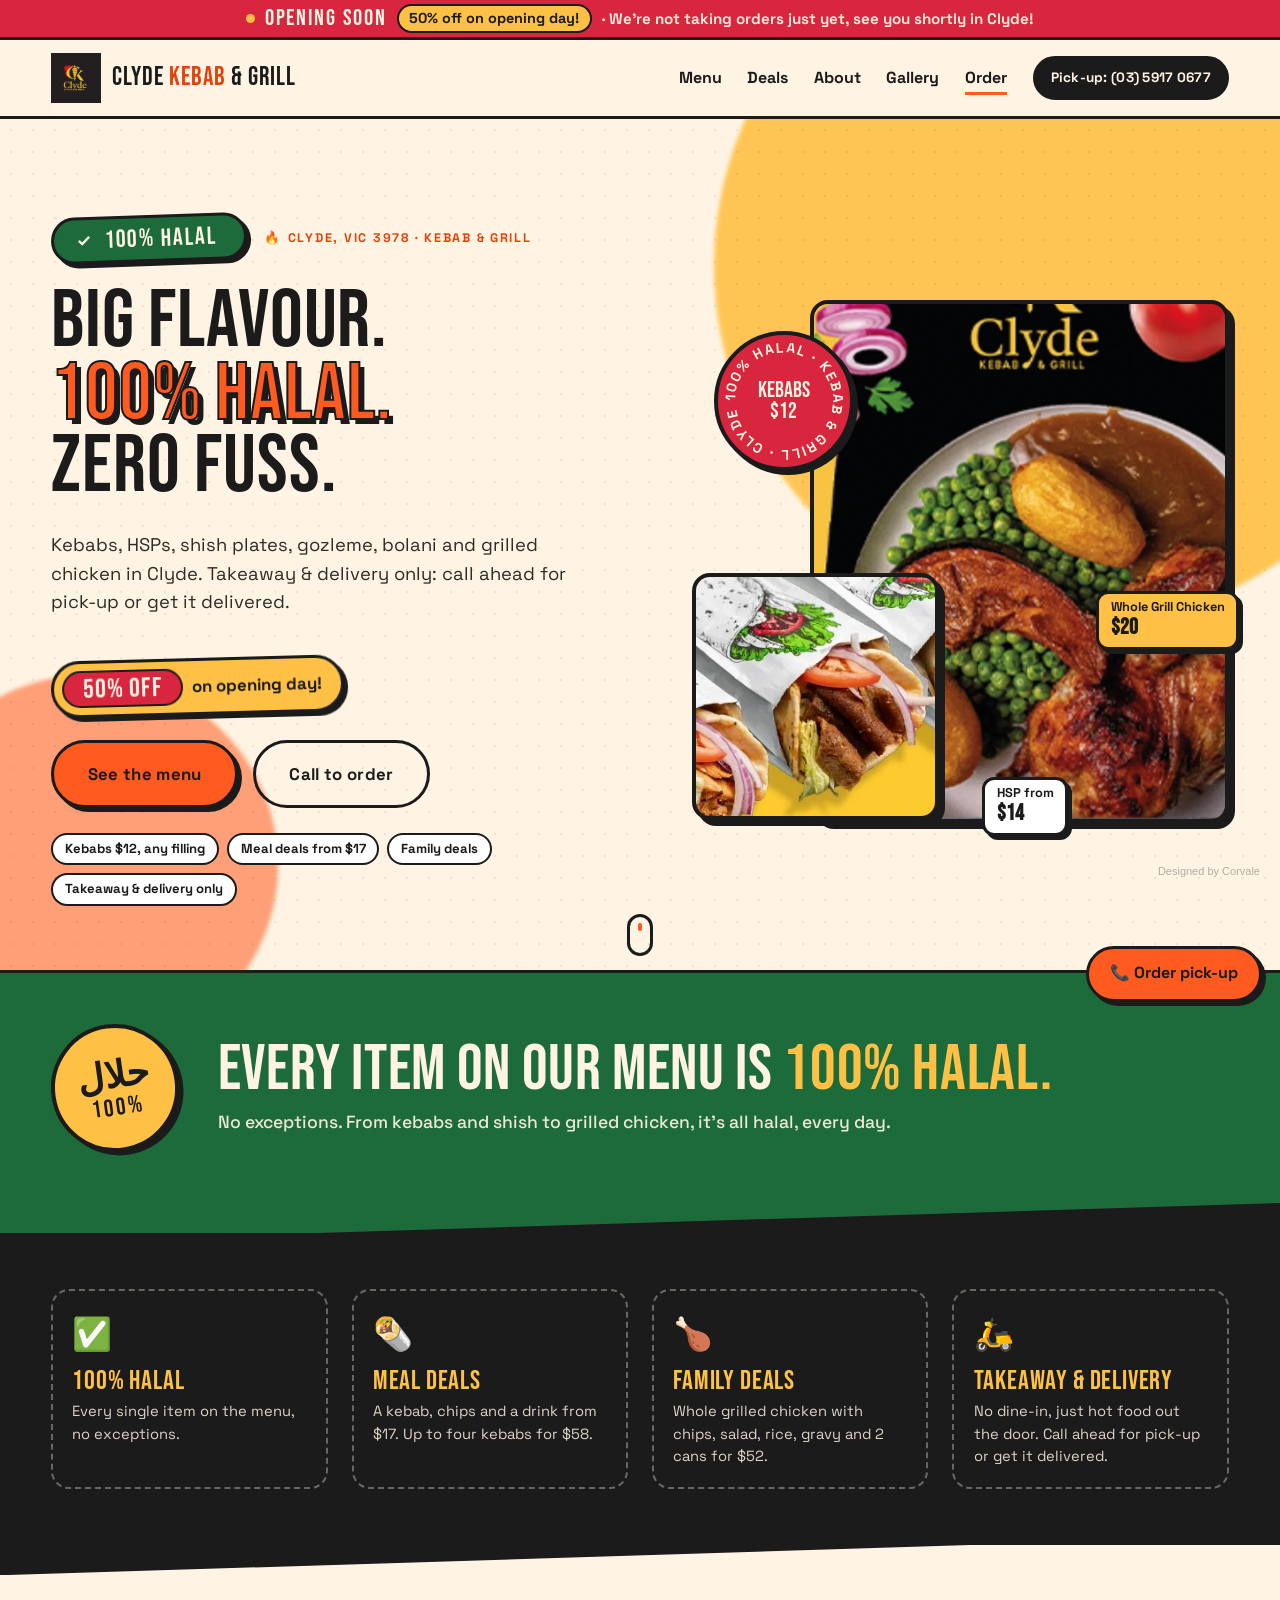
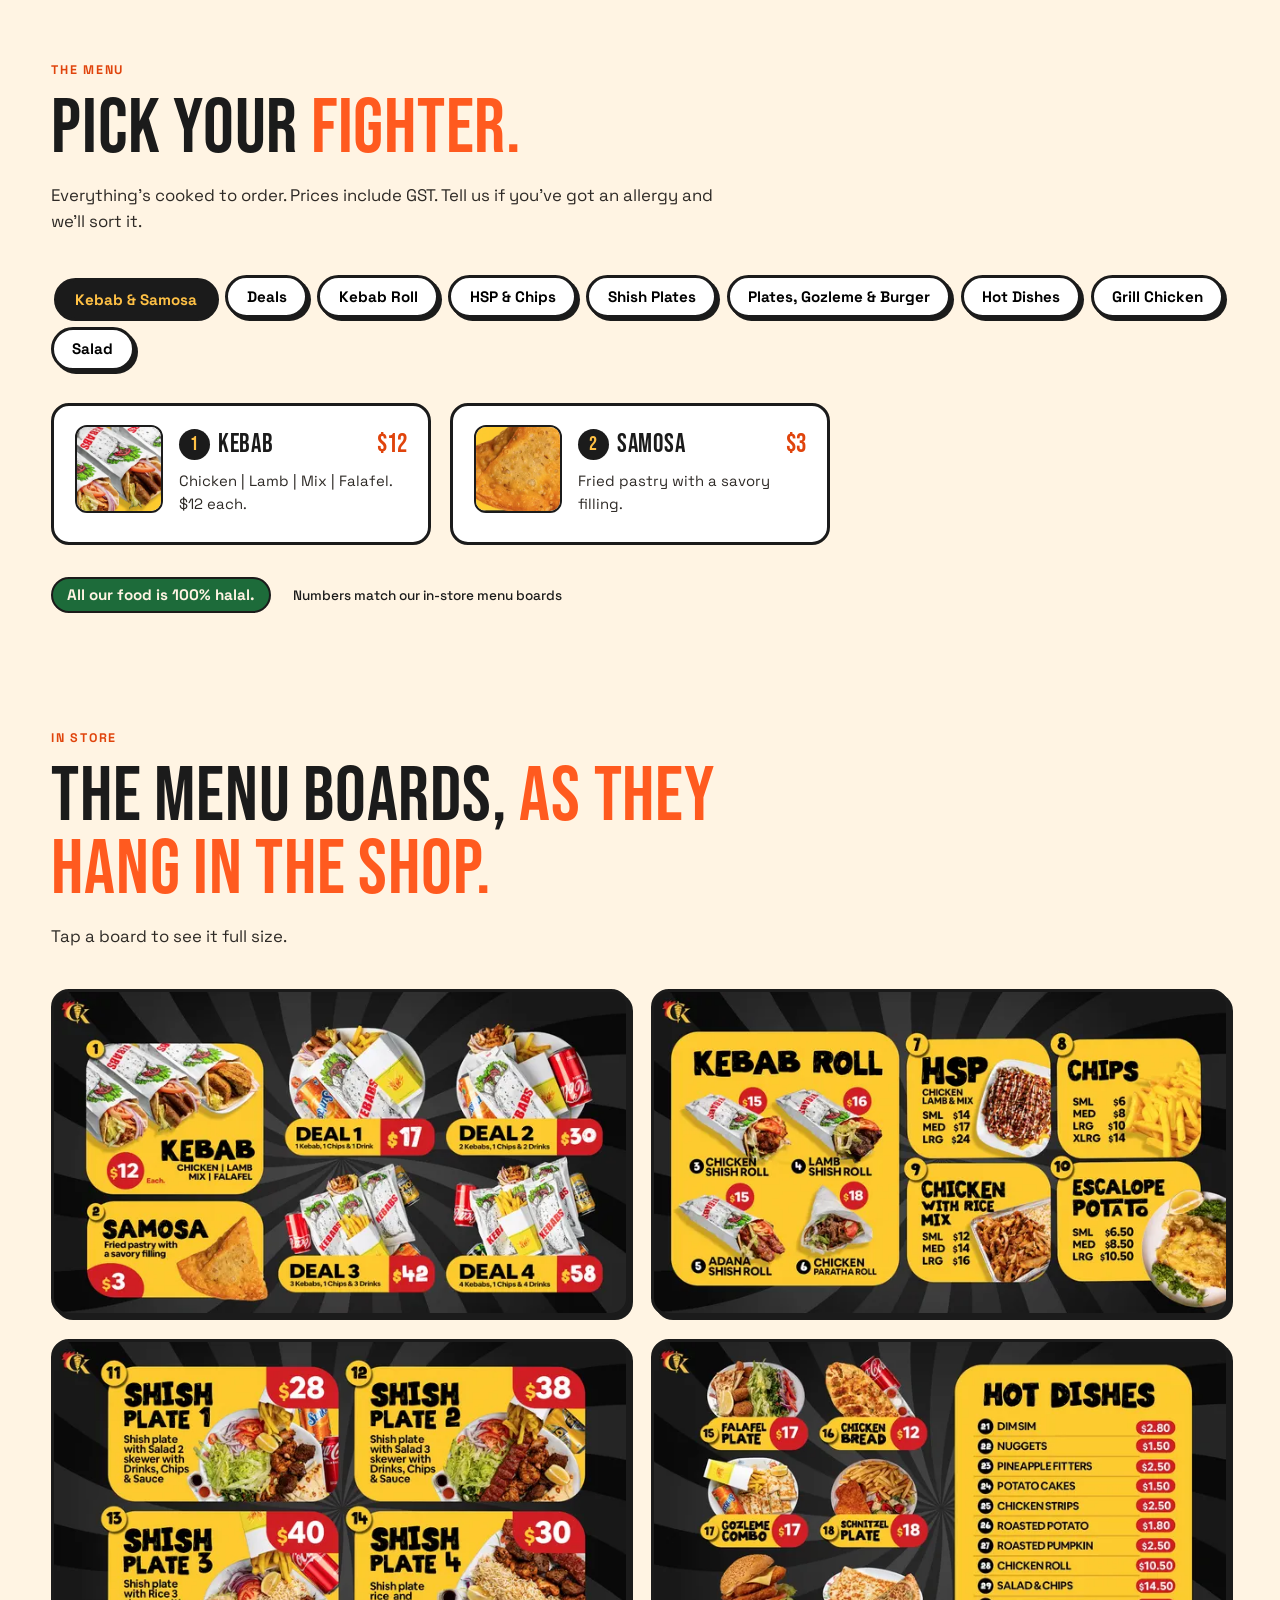
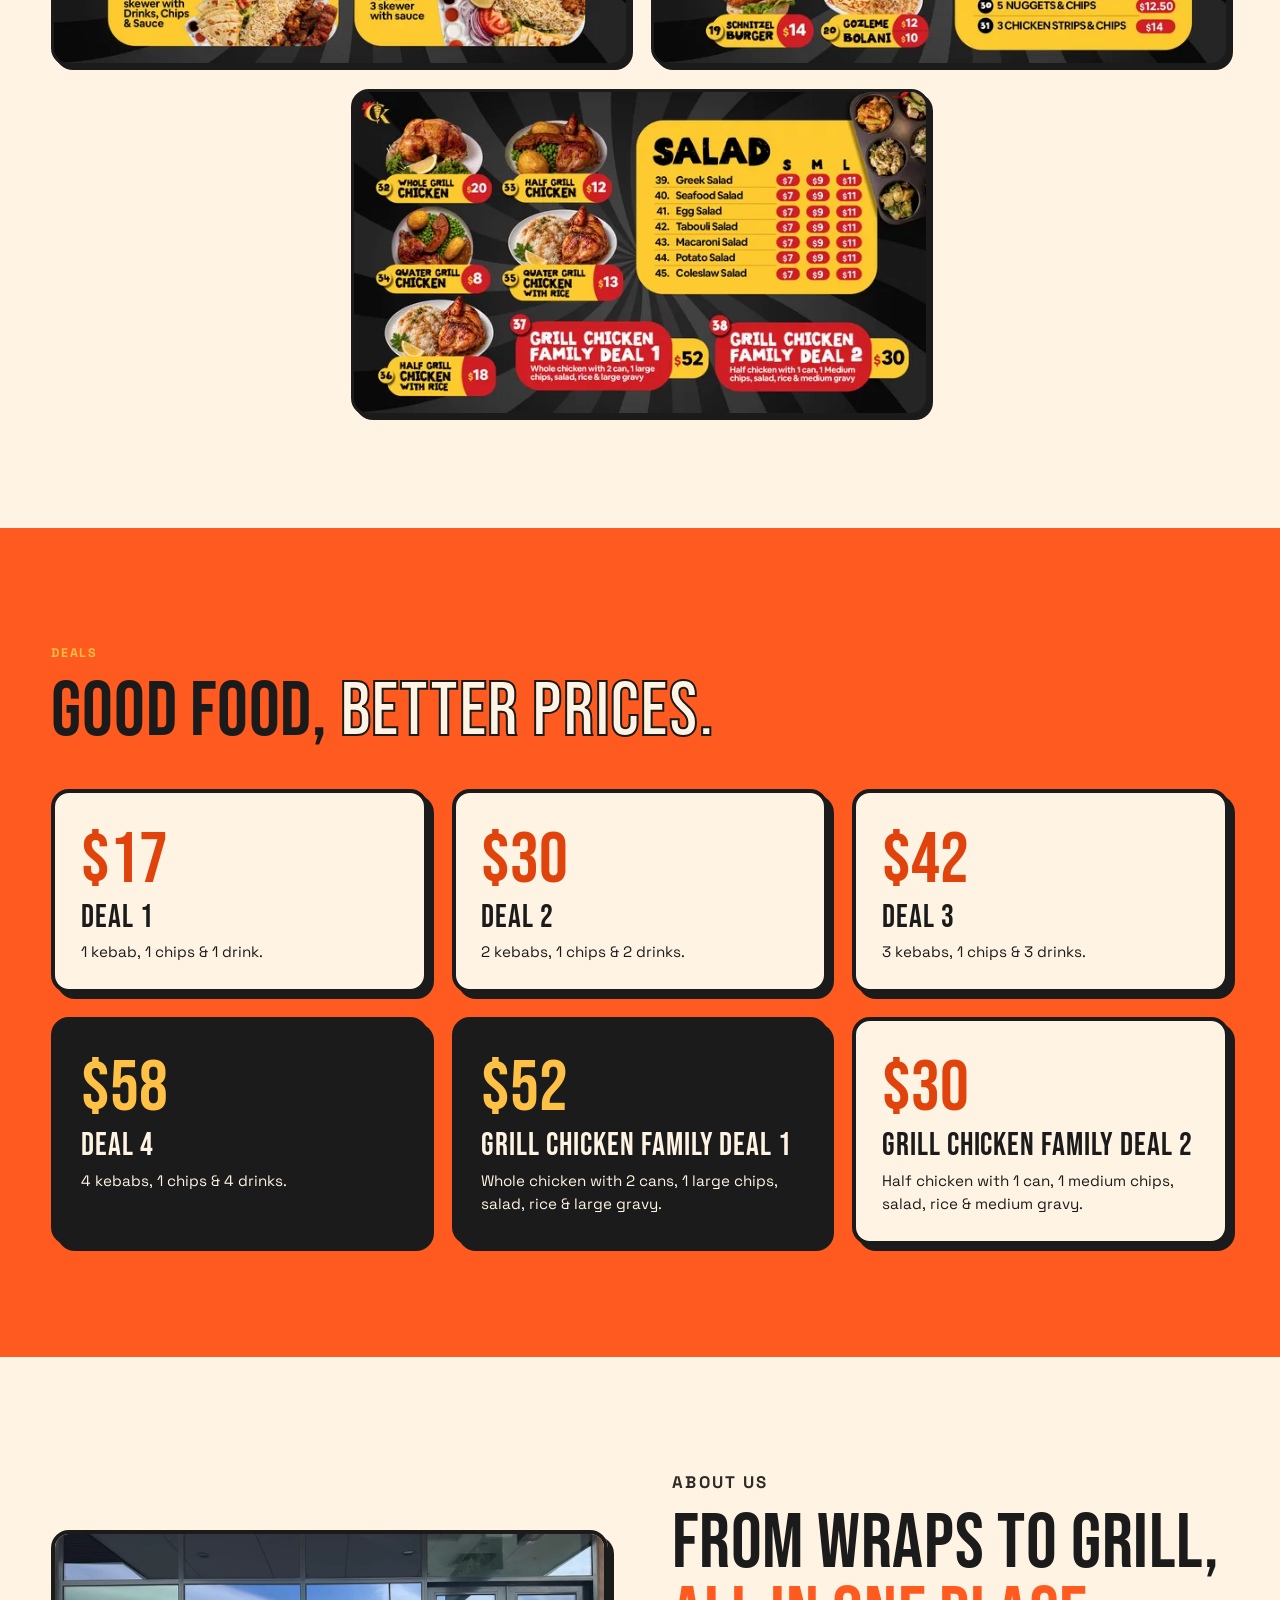
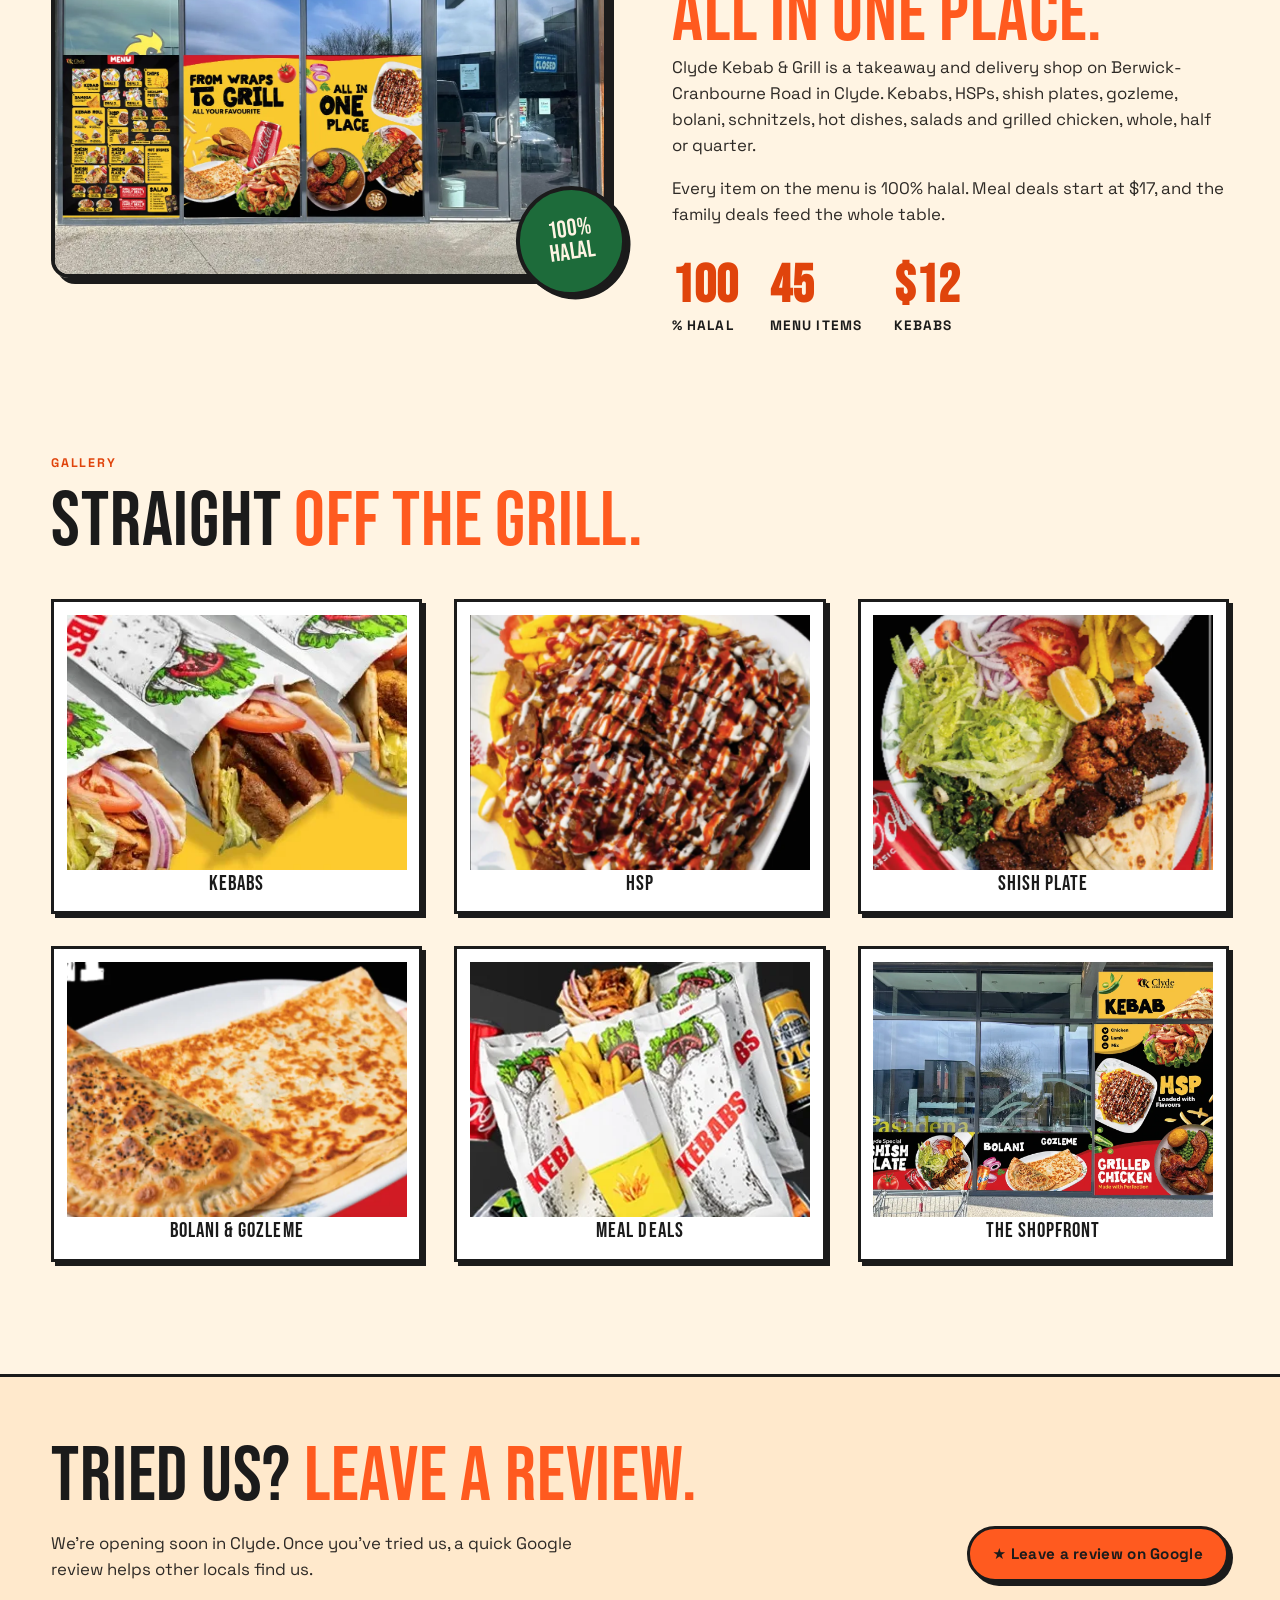
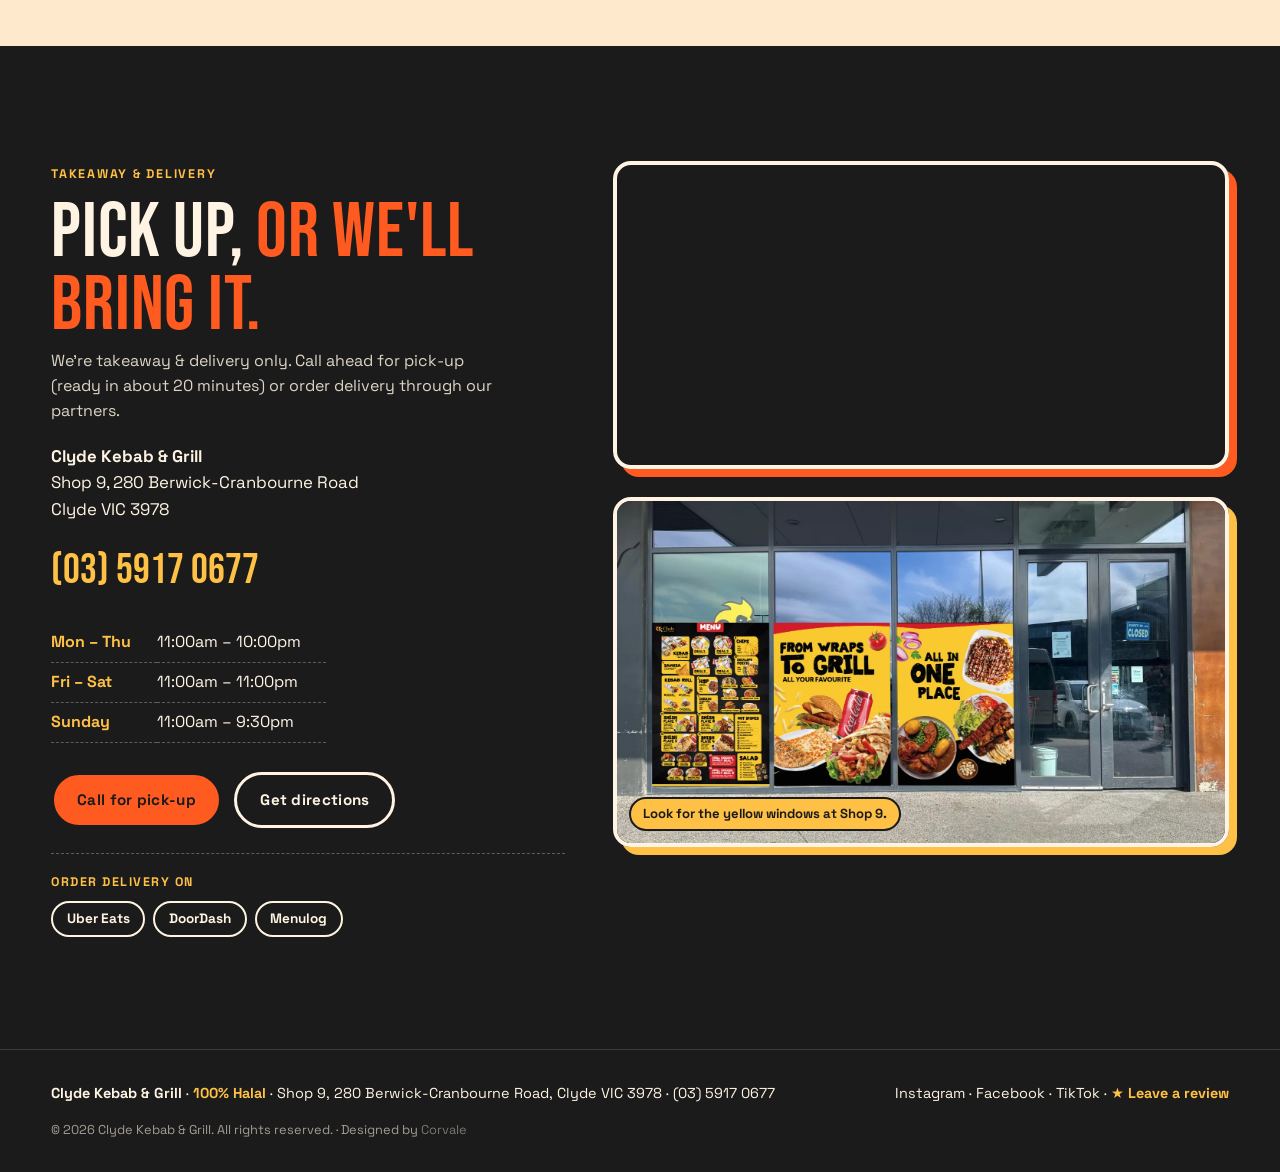
==== 01-street-bold-final/index.html @ edd8e168 "50 percent off on opening day" ====
<!DOCTYPE html>
<html lang="en-AU">
<head>
  <meta charset="UTF-8" />
  <meta name="viewport" content="width=device-width, initial-scale=1.0" />
  <title>Clyde Kebab & Grill — 100% Halal Kebabs, HSPs & Grilled Chicken | Clyde, Melbourne</title>
  <meta name="description" content="100% halal kebabs from $12, HSPs, shish plates, gozleme, bolani and grilled chicken in Clyde, Melbourne. Meal deals from $17. Takeaway &amp; delivery only." />
  <meta name="designer" content="Corvale" />
  <meta name="copyright" content="Designed and developed by Corvale. Unauthorized copying or reproduction is prohibited." />
  <meta property="og:title" content="Clyde Kebab & Grill" />
  <meta property="og:description" content="100% halal kebabs, HSPs, shish plates and grilled chicken in Clyde, Melbourne. Takeaway &amp; delivery." />
  <meta property="og:image" content="https://clydekebabandgrill.com.au/images/og-storefront.jpg" />
  <link rel="icon" href="data:image/svg+xml,%3Csvg xmlns='http://www.w3.org/2000/svg' viewBox='0 0 64 64'%3E%3Ccircle cx='32' cy='32' r='30' fill='%23FF5A1F'/%3E%3Ctext x='32' y='42' font-size='30' text-anchor='middle' font-family='Arial Black' font-weight='900' fill='%231B1B1B'%3ECK%3C/text%3E%3C/svg%3E" />
  <link rel="preconnect" href="https://fonts.googleapis.com" />
  <link rel="preconnect" href="https://fonts.gstatic.com" crossorigin />
  <link href="https://fonts.googleapis.com/css2?family=Bebas+Neue&family=Space+Grotesk:wght@400;500;700&display=swap" rel="stylesheet" />
  <link rel="stylesheet" href="styles.css?v=20261009b" />
</head>
<body>

  <!-- ===== NAV ===== -->
  <header class="nav" id="nav">
    <!-- TEMP: remove once the shop opens (see .soon-banner in styles.css) -->
    <div class="soon-banner" role="status"><span class="soon-banner__dot" aria-hidden="true"></span><b>Opening soon</b><span class="soon-banner__deal">50% off on opening day!</span><span class="soon-banner__more">· We're not taking orders just yet, see you shortly in Clyde!</span></div>
    <div class="nav__inner">
      <a href="#top" class="brand" aria-label="Clyde Kebab & Grill home">
        <img src="logo.png" alt="Clyde Kebab & Grill" class="brand__logo" style="height: 50px; width: auto;" />
        <span class="brand__text">Clyde <em>Kebab</em> & Grill</span>
      </a>
      <nav class="nav__links" id="navLinks">
        <a href="#menu">Menu</a>
        <a href="#deals">Deals</a>
        <a href="#story">About</a>
        <a href="#gallery">Gallery</a>
        <a href="#visit">Order</a>
        <a href="tel:+61359170677" class="btn btn--dark nav__cta">Pick-up: (03) 5917 0677</a>
      </nav>
      <button class="burger" id="burger" aria-label="Open menu" aria-expanded="false">
        <span></span><span></span><span></span>
      </button>
    </div>
  </header>

  <main id="top">

    <!-- ===== HERO ===== -->
    <section class="hero">
      <div class="hero__bg" aria-hidden="true">
        <span class="blob blob--1"></span>
        <span class="blob blob--2"></span>
        <span class="dots"></span>
      </div>

      <div class="hero__inner">
        <div class="hero__copy">
          <div class="hero__badges">
            <span class="halal-badge"><svg viewBox="0 0 24 24" width="18" height="18" fill="none" stroke="currentColor" stroke-width="3.2" aria-hidden="true"><path d="m5 12.5 4.5 4.5L19 7.5"/></svg>100% Halal</span>
            <p class="eyebrow"><span class="flame">🔥</span> Clyde, VIC 3978 · Kebab &amp; Grill</p>
          </div>
          <h1 class="hero__title">
            <span class="line">Big flavour.</span>
            <span class="line line--accent">100% Halal.</span>
            <span class="line">Zero fuss.</span>
          </h1>
          <p class="hero__lead">
            Kebabs, HSPs, shish plates, gozleme, bolani and grilled chicken in Clyde.
            Takeaway &amp; delivery only: call ahead for pick-up or get it delivered.
          </p>
          <!-- TEMP: opening day offer, remove after opening day (see .opening-deal in styles.css) -->
          <p class="opening-deal"><b>50% OFF</b><span>on opening day!</span></p>
          <div class="hero__actions">
            <a href="#menu" class="btn btn--primary btn--lg">See the menu</a>
            <a href="tel:+61359170677" class="btn btn--outline btn--lg">Call to order</a>
          </div>
          <ul class="hero__pills">
            <li>Kebabs $12, any filling</li>
            <li>Meal deals from $17</li>
            <li>Family deals</li>
            <li>Takeaway &amp; delivery only</li>
          </ul>
        </div>

        <div class="hero__visual">
          <figure class="hero__photo hero__photo--main">
            <img src="images/hero-chicken.webp" alt="Grilled chicken with roast potatoes, pumpkin, peas and gravy" width="900" height="1125" loading="eager" />
          </figure>
          <figure class="hero__photo hero__photo--small">
            <img src="images/kebabs.webp" alt="Chicken, lamb and falafel kebabs wrapped to go" width="440" height="270" loading="eager" />
          </figure>
          <div class="sticker sticker--spin" aria-hidden="true">
            <svg viewBox="0 0 100 100">
              <defs><path id="circ" d="M50,50 m-37,0 a37,37 0 1,1 74,0 a37,37 0 1,1 -74,0" /></defs>
              <text><textPath href="#circ">100% HALAL · KEBAB &amp; GRILL · CLYDE · </textPath></text>
            </svg>
            <span class="sticker__center">Kebabs<br>$12</span>
          </div>
          <div class="tag tag--a">Whole Grill Chicken<br><b>$20</b></div>
          <div class="tag tag--b">HSP from<br><b>$14</b></div>
        </div>
      </div>

      <a href="#menu" class="scroll-hint" aria-label="Scroll to menu">
        <span></span>
      </a>
    </section>

    <!-- ===== HALAL ===== -->
    <section class="halal" aria-label="All our food is halal">
      <div class="halal__inner">
        <span class="halal__stamp" aria-hidden="true"><span lang="ar">حلال</span><small>100%</small></span>
        <div>
          <h2 class="halal__title">Every item on our menu is <span>100% Halal.</span></h2>
          <p>No exceptions. From kebabs and shish to grilled chicken, it's all halal, every day.</p>
        </div>
      </div>
    </section>

    <!-- ===== TICKER BADGES ===== -->
    <section class="badges" aria-label="Highlights">
      <div class="badges__row">
        <div class="badge reveal"><span class="badge__ico">✅</span><h3>100% Halal</h3><p>Every single item on the menu, no exceptions.</p></div>
        <div class="badge reveal"><span class="badge__ico">🌯</span><h3>Meal deals</h3><p>A kebab, chips and a drink from $17. Up to four kebabs for $58.</p></div>
        <div class="badge reveal"><span class="badge__ico">🍗</span><h3>Family deals</h3><p>Whole grilled chicken with chips, salad, rice, gravy and 2 cans for $52.</p></div>
        <div class="badge reveal"><span class="badge__ico">🛵</span><h3>Takeaway &amp; delivery</h3><p>No dine-in, just hot food out the door. Call ahead for pick-up or get it delivered.</p></div>
      </div>
    </section>

    <!-- ===== MENU ===== -->
    <section class="menu" id="menu">
      <div class="container">
        <div class="section-head">
          <p class="eyebrow">The menu</p>
          <h2 class="h2">Pick your <em>fighter.</em></h2>
          <p class="section-head__lead">Everything's cooked to order. Prices include GST. Tell us if you've got an allergy and we'll sort it.</p>
        </div>

        <div class="tabs" role="tablist" id="menuTabs"></div>

        <div class="menu__panels" id="menuPanels"></div>

        <div class="menu__legend">
          <strong class="menu__halal">All our food is 100% halal.</strong>
          <span>Numbers match our in-store menu boards</span>
        </div>
      </div>
    </section>

    <!-- ===== MENU BOARDS ===== -->
    <section class="boards" id="boards">
      <div class="container">
        <div class="section-head">
          <p class="eyebrow">In store</p>
          <h2 class="h2">The menu boards, <em>as they hang in the shop.</em></h2>
          <p class="section-head__lead">Tap a board to see it full size.</p>
        </div>
        <div class="boards__grid">
          <button type="button" class="board" data-full="images/boards/board-1.webp"><img src="images/boards/board-1-sm.webp" alt="Menu board: kebabs $12, samosa $3, and meal deals 1 to 4 from $17" width="640" height="359" loading="lazy" /></button>
          <button type="button" class="board" data-full="images/boards/board-2.webp"><img src="images/boards/board-2-sm.webp" alt="Menu board: kebab rolls, HSP, chips, chicken with rice mix and escalope potato" width="640" height="361" loading="lazy" /></button>
          <button type="button" class="board" data-full="images/boards/board-3.webp"><img src="images/boards/board-3-sm.webp" alt="Menu board: shish plates 1 to 4" width="640" height="360" loading="lazy" /></button>
          <button type="button" class="board" data-full="images/boards/board-4.webp"><img src="images/boards/board-4-sm.webp" alt="Menu board: falafel plate, chicken bread, gozleme, schnitzel, bolani and hot dishes" width="640" height="357" loading="lazy" /></button>
          <button type="button" class="board" data-full="images/boards/board-5.webp"><img src="images/boards/board-5-sm.webp" alt="Menu board: grilled chicken, family deals and salads" width="640" height="359" loading="lazy" /></button>
        </div>
      </div>
    </section>

    <!-- ===== DEALS ===== -->
    <section class="deals" id="deals">
      <div class="container">
        <div class="section-head section-head--light">
          <p class="eyebrow eyebrow--light">Deals</p>
          <h2 class="h2">Good food, <em>better prices.</em></h2>
        </div>
        <div class="deals__grid">
          <article class="deal reveal">
            <span class="deal__price">$17</span>
            <h3>Deal 1</h3>
            <p>1 kebab, 1 chips &amp; 1 drink.</p>
          </article>
          <article class="deal reveal">
            <span class="deal__price">$30</span>
            <h3>Deal 2</h3>
            <p>2 kebabs, 1 chips &amp; 2 drinks.</p>
          </article>
          <article class="deal reveal">
            <span class="deal__price">$42</span>
            <h3>Deal 3</h3>
            <p>3 kebabs, 1 chips &amp; 3 drinks.</p>
          </article>
          <article class="deal deal--hot reveal">
            <span class="deal__price">$58</span>
            <h3>Deal 4</h3>
            <p>4 kebabs, 1 chips &amp; 4 drinks.</p>
          </article>
          <article class="deal deal--hot reveal">
            <span class="deal__price">$52</span>
            <h3>Grill Chicken Family Deal 1</h3>
            <p>Whole chicken with 2 cans, 1 large chips, salad, rice &amp; large gravy.</p>
          </article>
          <article class="deal reveal">
            <span class="deal__price">$30</span>
            <h3>Grill Chicken Family Deal 2</h3>
            <p>Half chicken with 1 can, 1 medium chips, salad, rice &amp; medium gravy.</p>
          </article>
        </div>
      </div>
    </section>

    <!-- ===== STORY ===== -->
    <section class="story" id="story">
      <div class="container story__grid">
        <div class="story__img reveal">
          <img src="images/storefront-2.webp" alt="Clyde Kebab &amp; Grill shopfront with the menu board and 'From wraps to grill, all in one place' window graphics" width="1600" height="893" loading="lazy" />
          <div class="story__stamp">100%<br>Halal</div>
        </div>
        <div class="story__copy">
          <p class="eyebrow">About us</p>
          <h2 class="h2">From wraps to grill, <em>all in one place.</em></h2>
          <p>
            Clyde Kebab &amp; Grill is a takeaway and delivery shop on Berwick-Cranbourne Road in Clyde.
            Kebabs, HSPs, shish plates, gozleme, bolani, schnitzels, hot dishes, salads and grilled chicken,
            whole, half or quarter.
          </p>
          <p>
            Every item on the menu is 100% halal. Meal deals start at $17, and the family deals feed the whole table.
          </p>
          <div class="stats">
            <div class="stat"><b data-count="100">0</b><span>% halal</span></div>
            <div class="stat"><b data-count="45">0</b><span>menu items</span></div>
            <div class="stat"><b>$<em data-count="12">0</em></b><span>kebabs</span></div>
          </div>
        </div>
      </div>
    </section>

    <!-- ===== GALLERY ===== -->
    <section class="gallery" id="gallery">
      <div class="container">
        <div class="section-head">
          <p class="eyebrow">Gallery</p>
          <h2 class="h2">Straight <em>off the grill.</em></h2>
        </div>
        <div class="polaroids">
          <figure class="polaroid reveal"><img src="images/kebabs.webp" alt="Chicken, lamb and falafel kebabs" width="440" height="270" loading="lazy" /><figcaption>Kebabs</figcaption></figure>
          <figure class="polaroid reveal"><img src="images/hsp.webp" alt="HSP loaded with meat, chips and sauces" width="700" height="890" loading="lazy" /><figcaption>HSP</figcaption></figure>
          <figure class="polaroid reveal"><img src="images/shish-plate.webp" alt="Shish plate with skewers, salad, chips and bread" width="800" height="753" loading="lazy" /><figcaption>Shish plate</figcaption></figure>
          <figure class="polaroid reveal"><img src="images/bolani-gozleme.webp" alt="Bolani and gozleme on a plate" width="1000" height="527" loading="lazy" /><figcaption>Bolani &amp; gozleme</figcaption></figure>
          <figure class="polaroid reveal"><img src="images/meal-deals.webp" alt="Kebabs, chips and drinks meal deal" width="480" height="300" loading="lazy" /><figcaption>Meal deals</figcaption></figure>
          <figure class="polaroid reveal"><img src="images/storefront.webp" alt="Clyde Kebab &amp; Grill shopfront with kebab, HSP, shish plate and grilled chicken window graphics" width="1595" height="894" loading="lazy" /><figcaption>The shopfront</figcaption></figure>
        </div>
      </div>
    </section>

    <!-- ===== REVIEWS ===== -->
    <section class="reviews" id="reviews">
      <div class="container">
        <div class="reviews__head">
          <div>
            <h2 class="h2">Tried us? <em>Leave a review.</em></h2>
            <p class="reviews__note">We're opening soon in Clyde. Once you've tried us, a quick Google review helps other locals find us.</p>
          </div>
          <a href="https://g.page/r/CdCi4b4Dxyt3ECA/review" class="btn btn--primary" target="_blank" rel="noopener">★ Leave a review on Google</a>
        </div>
      </div>
    </section>

    <!-- ===== VISIT ===== -->
    <section class="visit" id="visit">
      <div class="container visit__grid">
        <div class="visit__info">
          <p class="eyebrow eyebrow--light">Takeaway &amp; delivery</p>
          <h2 class="h2">Pick up, <em>or we'll bring it.</em></h2>
          <p class="visit__note">We're takeaway &amp; delivery only. Call ahead for pick-up (ready in about 20 minutes) or order delivery through our partners.</p>
          <address>
            <strong>Clyde Kebab & Grill</strong><br>
            Shop 9, 280 Berwick-Cranbourne Road<br>
            Clyde VIC 3978
          </address>
          <a href="tel:+61359170677" class="visit__phone">(03) 5917 0677</a>

          <table class="hours">
            <tr><td>Mon – Thu</td><td>11:00am – 10:00pm</td></tr>
            <tr><td>Fri – Sat</td><td>11:00am – 11:00pm</td></tr>
            <tr><td>Sunday</td><td>11:00am – 9:30pm</td></tr>
          </table>

          <div class="visit__actions">
            <a class="btn btn--primary" href="tel:+61359170677">Call for pick-up</a>
            <a class="btn btn--outline btn--outline-light" href="https://www.google.com/maps/search/?api=1&query=Shop+9,+280+Berwick-Cranbourne+Rd,+Clyde+VIC+3978" target="_blank" rel="noopener">Get directions</a>
          </div>
          <div class="delivery">
            <span class="delivery__label">Order delivery on</span>
            <a href="#" class="delivery__btn" rel="noopener">Uber Eats</a>
            <a href="#" class="delivery__btn" rel="noopener">DoorDash</a>
            <a href="#" class="delivery__btn" rel="noopener">Menulog</a>
          </div>
        </div>
        <div class="visit__side">
          <div class="visit__map">
            <iframe
              title="Map of Clyde Kebab & Grill"
              src="https://www.google.com/maps?q=280+Berwick-Cranbourne+Rd,+Clyde+VIC+3978&z=16&output=embed"
              loading="lazy" referrerpolicy="no-referrer-when-downgrade" allowfullscreen></iframe>
          </div>
          <figure class="visit__shop">
            <img src="images/storefront-2.webp" alt="Clyde Kebab &amp; Grill entrance with the menu board and 'From wraps to grill, all in one place' window graphics" width="1600" height="893" loading="lazy" />
            <figcaption>Look for the yellow windows at Shop 9.</figcaption>
          </figure>
        </div>
      </div>
    </section>
  </main>

  <footer class="footer">
    <div class="container footer__inner">
      <p><strong>Clyde Kebab & Grill</strong> · <strong class="footer__halal">100% Halal</strong> · Shop 9, 280 Berwick-Cranbourne Road, Clyde VIC 3978 · <a href="tel:+61359170677">(03) 5917 0677</a></p>
      <p class="footer__social">
        <a href="https://www.instagram.com/clydekebabngrill/" target="_blank" rel="noopener">Instagram</a> · <a href="https://www.facebook.com/profile.php?id=61594900272631" target="_blank" rel="noopener">Facebook</a> · <a href="https://www.tiktok.com/@clydekebabngrill" target="_blank" rel="noopener">TikTok</a> · <a href="https://g.page/r/CdCi4b4Dxyt3ECA/review" target="_blank" rel="noopener" class="footer__review">★ Leave a review</a>
      </p>
      <p class="footer__fine">© <span id="year"></span> Clyde Kebab & Grill. All rights reserved. · Designed by <a href="https://corvale.com.au" target="_blank" rel="noopener" style="opacity: 0.7;">Corvale</a></p>
      <!-- Website design and development by Corvale. Unauthorized reproduction prohibited. -->
      <div data-designer="corvale-2026" style="display:none;">Protected content - Designed by Corvale</div>
    </div>
  </footer>

  <dialog class="lightbox" id="lightbox" aria-label="Menu board">
    <button type="button" class="lightbox__close" aria-label="Close">×</button>
    <img id="lightboxImg" alt="" />
  </dialog>

  <a href="tel:+61359170677" class="fab" aria-label="Call to order">📞 Order pick-up</a>

  <!-- Protected Design Asset: Designed by Corvale -->
  <!-- Unauthorized copying, modification, or reproduction is strictly prohibited -->
  <a href="https://corvale.com.au" target="_blank" rel="noopener" class="corvale-mark" style="position: fixed; bottom: 20px; right: 20px; font-size: 11px; opacity: 0.5; font-family: Arial, sans-serif; color: #666; text-decoration: none;">Designed by Corvale</a>
  <script>
    // Designer attribution - Corvale 2026
    window.__DESIGNER__ = 'Corvale';
    window.__PROTECTED__ = true;
    console.log('%cDesigned by Corvale - Unauthorized copying prohibited', 'font-weight: bold; color: #FF5A1F;');
  </script>
  <script src="menu-data.js?v=20261009b"></script>
  <script src="script.js?v=20261009b"></script>
</body>
</html>
---- 01-street-bold-final/styles.css ----
/* =====================================================================
   Clyde Kebab & Grill — "Street Bold"
   Poster-style, high-contrast, cream + flame orange + charcoal.
===================================================================== */

:root {
  --cream: #fff4e3;
  --cream-2: #ffe9cc;
  --ink: #1b1b1b;
  --ink-2: #2e2a26;
  --flame: #ff5a1f;
  --flame-dark: #e0440c;
  --mustard: #ffc145;
  --tomato: #d7263d;
  --sage: #7cb342;
  --white: #ffffff;
  --shadow: 6px 6px 0 var(--ink);
  --shadow-sm: 4px 4px 0 var(--ink);
  --radius: 18px;
  --font-display: "Bebas Neue", Impact, "Arial Narrow", sans-serif;
  --font-body: "Space Grotesk", system-ui, -apple-system, sans-serif;
  --ease: cubic-bezier(.2,.8,.2,1);
  --halal: #1d6b3a;
  --banner: 40px; /* TEMP "opening soon" banner height; set to 0px when the banner is removed */
}

*, *::before, *::after { box-sizing: border-box; }
html { scroll-behavior: smooth; scroll-padding-top: calc(88px + var(--banner)); }
body {
  margin: 0;
  font-family: var(--font-body);
  color: var(--ink);
  background: var(--cream);
  line-height: 1.55;
  overflow-x: hidden;
}
img { display: block; max-width: 100%; height: auto; } /* height:auto keeps the natural ratio when CSS sets only the width */
a { color: inherit; text-decoration: none; }
h1, h2, h3 { margin: 0; font-weight: 400; line-height: 1; }
p { margin: 0 0 1em; }
.container { width: min(1180px, 92vw); margin-inline: auto; }

/* ---------- type ---------- */
.eyebrow {
  display: inline-flex; align-items: center; gap: .5em;
  font-weight: 700; text-transform: uppercase; letter-spacing: .14em; font-size: .78rem;
  color: var(--flame-dark); margin-bottom: .8rem;
}
.eyebrow--light { color: var(--mustard); }
.h2 {
  font-family: var(--font-display);
  font-size: clamp(2.8rem, 6vw, 5rem);
  letter-spacing: .01em;
  line-height: .95;
}
.h2 em { font-style: normal; color: var(--flame); }
.section-head { max-width: 680px; margin-bottom: 2.5rem; }
.section-head__lead { font-size: 1.05rem; color: var(--ink-2); margin-top: 1rem; }

/* ---------- buttons ---------- */
.btn {
  display: inline-flex; align-items: center; justify-content: center; gap: .5em;
  padding: .85em 1.5em; border-radius: 999px;
  font-weight: 700; font-size: .95rem; letter-spacing: .02em;
  border: 3px solid var(--ink);
  transition: transform .2s var(--ease), box-shadow .2s var(--ease), background .2s;
  cursor: pointer; white-space: nowrap;
}
.btn--lg { padding: 1.05em 2em; font-size: 1.05rem; }
.btn--primary { background: var(--flame); color: var(--ink); box-shadow: var(--shadow-sm); }
.btn--primary:hover { transform: translate(-2px, -2px); box-shadow: 6px 6px 0 var(--ink); background: var(--mustard); }
.btn--primary:active { transform: translate(2px, 2px); box-shadow: 0 0 0 var(--ink); }
.btn--dark { background: var(--ink); color: var(--cream); border-color: var(--ink); }
.btn--dark:hover { background: var(--flame); color: var(--ink); }
.btn--outline { background: transparent; }
.btn--outline:hover { background: var(--ink); color: var(--cream); }
.btn--outline-light { border-color: var(--cream); color: var(--cream); }
.btn--outline-light:hover { background: var(--cream); color: var(--ink); }

/* ---------- nav ---------- */
.nav {
  position: sticky; top: 0; z-index: 50;
  background: var(--cream);
  border-bottom: 3px solid var(--ink);
  transition: box-shadow .3s;
}
.nav.is-scrolled { box-shadow: 0 6px 0 rgba(27,27,27,.08); }
.nav__inner {
  width: min(1180px, 92vw); margin-inline: auto;
  display: flex; align-items: center; justify-content: space-between;
  height: 76px;
}
.brand { display: flex; align-items: center; gap: .7rem; }
.brand__mark {
  width: 44px; height: 44px; border-radius: 50%;
  background: var(--flame); border: 3px solid var(--ink);
  display: grid; place-items: center;
  font-family: var(--font-display); font-size: 1.35rem; letter-spacing: .04em;
  box-shadow: 3px 3px 0 var(--ink);
  transition: transform .3s var(--ease);
}
.brand:hover .brand__mark { transform: rotate(-12deg) scale(1.08); }
.brand__text { font-family: var(--font-display); font-size: 1.6rem; letter-spacing: .04em; }
.brand__text em { font-style: normal; color: var(--flame-dark); }
.nav__links { display: flex; align-items: center; gap: 1.6rem; font-weight: 700; }
.nav__links a:not(.btn) { position: relative; padding: .3em 0; }
.nav__links a:not(.btn)::after {
  content: ""; position: absolute; left: 0; bottom: 0; height: 3px; width: 100%;
  background: var(--flame); transform: scaleX(0); transform-origin: left;
  transition: transform .25s var(--ease);
}
.nav__links a:not(.btn):hover::after,
.nav__links a.is-active::after { transform: scaleX(1); }
.nav__cta { padding: .6em 1.1em; font-size: .85rem; }
.burger {
  display: none; background: none; border: 3px solid var(--ink); border-radius: 12px;
  width: 46px; height: 46px; padding: 9px; cursor: pointer; flex-direction: column; justify-content: space-between;
}
.burger span { display: block; height: 3px; background: var(--ink); border-radius: 2px; transition: .3s var(--ease); }
.burger[aria-expanded="true"] span:nth-child(1) { transform: translateY(9px) rotate(45deg); }
.burger[aria-expanded="true"] span:nth-child(2) { opacity: 0; }
.burger[aria-expanded="true"] span:nth-child(3) { transform: translateY(-9px) rotate(-45deg); }

/* TEMP: "opening soon" banner. Remove this block + the .soon-banner div in index.html, and set --banner to 0px */
.soon-banner {
  height: var(--banner); display: flex; align-items: center; justify-content: center; gap: .6rem; padding: 0 1rem;
  background: var(--tomato); color: var(--cream); border-bottom: 3px solid var(--ink);
  font-weight: 700; font-size: .95rem; white-space: nowrap; overflow: hidden;
}
.soon-banner b { font-family: var(--font-display); font-weight: 400; font-size: 1.45rem; letter-spacing: .08em; line-height: 1; }
.soon-banner__more { opacity: .95; }
.soon-banner__deal { background: var(--mustard); color: var(--ink); border: 2px solid var(--ink); border-radius: 999px; padding: .1em .75em; font-weight: 700; font-size: .9rem; }
.soon-banner__dot { flex: none; width: 9px; height: 9px; border-radius: 50%; background: var(--mustard); animation: blink 1.4s ease-in-out infinite; }
@keyframes blink { 50% { opacity: .25; } }

/* ---------- hero ---------- */
.hero { position: relative; overflow: hidden; padding: clamp(3rem, 8vw, 6rem) 0 4rem; }
.hero__bg { position: absolute; inset: 0; pointer-events: none; }
.blob { position: absolute; border-radius: 50%; filter: blur(2px); opacity: .9; }
.blob--1 { width: 60vw; height: 60vw; max-width: 720px; max-height: 720px; background: var(--mustard); top: -25%; right: -12%; animation: float 12s ease-in-out infinite; }
.blob--2 { width: 30vw; height: 30vw; max-width: 380px; max-height: 380px; background: var(--flame); bottom: -10%; left: -8%; opacity: .55; animation: float 15s ease-in-out infinite reverse; }
.dots {
  position: absolute; inset: 0;
  background-image: radial-gradient(var(--ink) 1.2px, transparent 1.3px);
  background-size: 22px 22px; opacity: .08;
}
@keyframes float { 0%,100% { transform: translateY(0) } 50% { transform: translateY(-24px) } }

.hero__inner {
  position: relative; width: min(1180px, 92vw); margin-inline: auto;
  display: grid; grid-template-columns: 1.05fr .95fr; gap: 3rem; align-items: center;
}
.hero__title {
  font-family: var(--font-display);
  font-size: clamp(3.6rem, 6.4vw, 6.4rem);
  line-height: .88; letter-spacing: .01em;
  margin: .3em 0 .35em;
}
.hero__title .line { display: block; opacity: 0; transform: translateY(30px); animation: rise .8s var(--ease) forwards; }
.hero__title .line:nth-child(2) { animation-delay: .12s; }
.hero__title .line:nth-child(3) { animation-delay: .24s; }
.line--accent {
  color: var(--flame);
  -webkit-text-stroke: 2px var(--ink);
  text-shadow: 5px 5px 0 var(--ink);
}
@keyframes rise { to { opacity: 1; transform: none; } }
.hero__badges { display: flex; flex-wrap: wrap; align-items: center; gap: .6rem 1rem; }
.hero__badges .eyebrow { margin: 0; }
.halal-badge {
  display: inline-flex; align-items: center; gap: .45em; padding: .35em 1.1em .3em .85em; border-radius: 999px;
  background: var(--halal); color: var(--cream); border: 3px solid var(--ink); box-shadow: var(--shadow-sm);
  font-family: var(--font-display); font-size: 1.55rem; letter-spacing: .06em; line-height: 1; transform: rotate(-2deg);
}
.halal-badge svg { flex: none; margin-top: -2px; }
.hero__lead { font-size: 1.15rem; max-width: 520px; color: var(--ink-2); }
/* TEMP: opening day offer. Remove this rule + the .opening-deal paragraph in index.html after opening day */
.opening-deal {
  display: inline-flex; align-items: center; gap: .6rem; margin: 1.4rem 0 0; padding: .45rem 1.2rem .45rem .5rem;
  background: var(--mustard); border: 3px solid var(--ink); border-radius: 999px; box-shadow: var(--shadow-sm); transform: rotate(-1.5deg);
  font-weight: 700; font-size: 1.05rem;
}
.opening-deal b { background: var(--tomato); color: var(--cream); border: 2px solid var(--ink); border-radius: 999px; padding: .15em .7em .05em; font-family: var(--font-display); font-weight: 400; font-size: 1.7rem; letter-spacing: .04em; line-height: 1; }
.hero__actions { display: flex; flex-wrap: wrap; gap: .9rem; margin: 1.6rem 0; }
.hero__pills { list-style: none; padding: 0; margin: 0; display: flex; flex-wrap: wrap; gap: .5rem; }
.hero__pills li {
  background: var(--white); border: 2px solid var(--ink); border-radius: 999px;
  padding: .3em .9em; font-size: .82rem; font-weight: 700;
}

.hero__visual { position: relative; min-height: 520px; }
.hero__photo {
  margin: 0; overflow: hidden; border: 4px solid var(--ink); border-radius: var(--radius);
  box-shadow: var(--shadow); background: var(--ink);
  position: absolute;
}
.hero__photo img { width: 100%; height: 100%; object-fit: cover; transition: transform .8s var(--ease); }
.hero__photo:hover img { transform: scale(1.06); }
.hero__photo--main { width: 78%; aspect-ratio: 4/5; right: 0; top: 0; transform: rotate(3deg); animation: rise .9s .2s var(--ease) both; }
.hero__photo--small { width: 46%; aspect-ratio: 1; left: 0; bottom: 0; transform: rotate(-6deg); animation: rise .9s .4s var(--ease) both; }

.sticker--spin {
  position: absolute; left: 4%; top: 6%; width: 140px; height: 140px;
  background: var(--tomato); color: var(--cream); border-radius: 50%;
  border: 4px solid var(--ink); box-shadow: var(--shadow-sm);
  display: grid; place-items: center; animation: rise .9s .6s var(--ease) both;
}
.sticker--spin svg { position: absolute; inset: 0; width: 100%; height: 100%; animation: spin 14s linear infinite; }
.sticker--spin text { font: 700 10.5px var(--font-body); fill: var(--cream); letter-spacing: .12em; }
.sticker__center { font-family: var(--font-display); font-size: 1.4rem; text-align: center; line-height: .95; }
@keyframes spin { to { transform: rotate(360deg); } }

.tag {
  position: absolute; background: var(--mustard); border: 3px solid var(--ink); border-radius: 12px;
  padding: .5em .9em; font-size: .8rem; font-weight: 700; line-height: 1.15; box-shadow: var(--shadow-sm);
  animation: rise .9s .8s var(--ease) both;
}
.tag b { font-family: var(--font-display); font-size: 1.4rem; }
.tag--a { right: -2%; top: 56%; transform: rotate(6deg); }
.tag--b { right: 30%; bottom: -3%; transform: rotate(-4deg); background: var(--white); }

.scroll-hint {
  position: absolute; left: 50%; bottom: 14px; width: 26px; height: 42px;
  border: 3px solid var(--ink); border-radius: 14px; transform: translateX(-50%);
}
.scroll-hint span {
  position: absolute; left: 50%; top: 6px; width: 4px; height: 8px; background: var(--flame);
  border-radius: 2px; transform: translateX(-50%); animation: wheel 1.6s infinite;
}
@keyframes wheel { 0% { opacity: 1; top: 6px } 100% { opacity: 0; top: 22px } }

/* ---------- halal band ---------- */
.halal { background: var(--halal); color: var(--cream); padding: clamp(2.2rem, 5vw, 3.2rem) 0 calc(clamp(2.2rem, 5vw, 3.2rem) + 30px); border-top: 3px solid var(--ink); }
.halal__inner { width: min(1180px, 92vw); margin-inline: auto; display: flex; align-items: center; gap: clamp(1.2rem, 3vw, 2.4rem); }
.halal__stamp {
  flex: none; width: 128px; height: 128px; border-radius: 50%; display: grid; place-content: center; text-align: center;
  background: var(--mustard); color: var(--ink); border: 4px solid var(--ink); box-shadow: var(--shadow-sm); transform: rotate(-8deg);
}
.halal__stamp [lang="ar"] { font-family: "Noto Naskh Arabic", "Segoe UI", Tahoma, sans-serif; font-weight: 700; font-size: 2.3rem; line-height: 1.1; }
.halal__stamp small { font-family: var(--font-display); font-size: 1.5rem; letter-spacing: .08em; line-height: 1; }
.halal__title { font-family: var(--font-display); font-size: clamp(2.4rem, 5vw, 4rem); letter-spacing: .01em; line-height: .95; margin-bottom: .5rem; }
.halal__title span { color: var(--mustard); white-space: nowrap; }
.halal p { margin: 0; font-size: 1.1rem; font-weight: 500; opacity: .92; }

/* ---------- badges ---------- */
.badges { background: var(--ink); color: var(--cream); padding: 3.5rem 0; position: relative; }
.badges::before, .badges::after {
  content: ""; position: absolute; left: 0; right: 0; height: 40px; background: var(--ink);
}
.badges::before { top: -30px; clip-path: polygon(0 100%, 100% 0, 100% 100%); }
.badges::after { bottom: -30px; clip-path: polygon(0 0, 100% 0, 0 100%); }
.badges__row {
  width: min(1180px, 92vw); margin-inline: auto;
  display: grid; grid-template-columns: repeat(4, 1fr); gap: 1.5rem;
}
.badge { padding: 1.2rem; border: 2px dashed rgba(255,244,227,.35); border-radius: var(--radius); transition: .3s var(--ease); }
.badge:hover { border-style: solid; border-color: var(--flame); transform: translateY(-4px); background: rgba(255,90,31,.08); }
.badge__ico { font-size: 2rem; display: block; margin-bottom: .5rem; }
.badge h3 { font-family: var(--font-display); font-size: 1.7rem; letter-spacing: .03em; margin-bottom: .3rem; color: var(--mustard); }
.badge p { margin: 0; font-size: .92rem; opacity: .85; }

/* ---------- menu ---------- */
.menu { padding: clamp(4rem, 9vw, 7rem) 0; }
.tabs { display: flex; flex-wrap: wrap; gap: .6rem; margin-bottom: 2rem; }
.tab {
  background: var(--white); border: 3px solid var(--ink); border-radius: 999px;
  font: 700 .95rem var(--font-body); padding: .6em 1.2em; cursor: pointer;
  transition: .2s var(--ease); box-shadow: 3px 3px 0 var(--ink);
}
.tab:hover { transform: translate(-1px, -1px); box-shadow: 4px 4px 0 var(--ink); }
.tab[aria-selected="true"] { background: var(--ink); color: var(--mustard); box-shadow: 0 0 0 var(--ink); transform: translate(3px, 3px); }
.panel { display: none; animation: fade .4s var(--ease); }
.panel.is-active { display: block; }
@keyframes fade { from { opacity: 0; transform: translateY(12px); } to { opacity: 1; transform: none; } }
.panel__blurb { font-size: 1.05rem; color: var(--ink-2); margin-bottom: 1.5rem; font-weight: 500; }
.items { display: grid; grid-template-columns: repeat(auto-fill, minmax(300px, 1fr)); gap: 1.2rem; }
.item {
  background: var(--white); border: 3px solid var(--ink); border-radius: var(--radius);
  padding: 1.2rem 1.3rem; position: relative; overflow: hidden;
  transition: transform .25s var(--ease), box-shadow .25s var(--ease);
  animation: fade .5s var(--ease) both; animation-delay: calc(var(--i) * 45ms);
}
.item:hover { transform: translate(-4px, -4px) rotate(-.6deg); box-shadow: var(--shadow); }
.item::before {
  content: ""; position: absolute; inset: 0; background: var(--mustard);
  transform: translateX(-101%); transition: transform .3s var(--ease); z-index: 0; opacity: .35;
}
.item:hover::before { transform: none; }
.item > * { position: relative; z-index: 1; }
.item { display: flex; gap: 1rem; align-items: flex-start; }
.item--compact { padding: .9rem 1.2rem; }
.item__img { flex: 0 0 88px; width: 88px; height: 88px; object-fit: cover; border-radius: 12px; border: 2px solid var(--ink); background: var(--cream-2); }
.item__body { flex: 1; min-width: 0; }
.item__no {
  display: inline-grid; place-items: center; min-width: 1.5em; height: 1.5em; padding: 0 .25em; margin-right: .4em;
  border-radius: 999px; background: var(--ink); color: var(--mustard); font-size: .8em; vertical-align: .08em; line-height: 1;
}
.item__price small { font-family: var(--font-body); font-size: .7rem; font-weight: 700; color: var(--ink-2); text-transform: uppercase; }
.item__sizes { display: flex; flex-wrap: wrap; gap: .35rem; margin: .4rem 0 .5rem; }
.item__sizes span { display: inline-flex; align-items: baseline; gap: .3em; padding: .1em .55em; border: 2px solid var(--ink); border-radius: 8px; background: var(--cream-2); font-family: var(--font-display); font-size: 1.15rem; letter-spacing: .03em; }
.item__sizes small { font-family: var(--font-body); font-size: .65rem; font-weight: 700; }
.item__head { display: flex; justify-content: space-between; align-items: baseline; gap: 1rem; }
.item__name { font-family: var(--font-display); font-size: 1.6rem; letter-spacing: .03em; }
.item__price { font-family: var(--font-display); font-size: 1.6rem; color: var(--flame-dark); white-space: nowrap; }
.item__desc { margin: .3rem 0 .5rem; font-size: .93rem; color: var(--ink-2); }
.item__tags { display: flex; gap: .4rem; flex-wrap: wrap; }
.chip { font-size: .7rem; font-weight: 700; text-transform: uppercase; letter-spacing: .08em; padding: .2em .6em; border-radius: 6px; border: 2px solid var(--ink); }
.chip--v { background: #d8f0c2; } .chip--gf { background: #cfe8ff; } .chip--hot { background: #ffc9c9; } .chip--fav { background: var(--mustard); }
.menu__legend { display: flex; flex-wrap: wrap; align-items: center; gap: .6rem 1.4rem; margin-top: 2rem; font-size: .85rem; font-weight: 500; }
.menu__halal { background: var(--halal); color: var(--cream); border: 2px solid var(--ink); border-radius: 999px; padding: .25em .9em; font-size: .95rem; }
.dot { display: inline-block; width: 12px; height: 12px; border-radius: 50%; border: 2px solid var(--ink); margin-right: .4em; vertical-align: -1px; }
.dot--v { background: #d8f0c2; } .dot--gf { background: #cfe8ff; } .dot--hot { background: #ffc9c9; } .dot--fav { background: var(--mustard); }

/* ---------- menu boards ---------- */
.boards { padding: 0 0 clamp(4rem, 9vw, 7rem); }
.boards__grid { display: grid; grid-template-columns: repeat(2, 1fr); gap: 1.4rem; }
.board {
  padding: 0; border: 3px solid var(--ink); border-radius: var(--radius); overflow: hidden; cursor: zoom-in;
  background: var(--ink); box-shadow: var(--shadow-sm); transition: transform .25s var(--ease), box-shadow .25s var(--ease);
}
.board:last-child:nth-child(odd) { grid-column: 1 / -1; justify-self: center; width: calc(50% - .7rem); } /* odd one out sits centred */
.board img { width: 100%; height: auto; aspect-ratio: 16 / 9; object-fit: cover; }
.board:hover { transform: translate(-3px, -3px); box-shadow: var(--shadow); }
.board:focus-visible { outline: 3px solid var(--flame); outline-offset: 3px; }
.lightbox { padding: 0; border: 0; background: transparent; max-width: min(1600px, 96vw); max-height: 92vh; overflow: visible; }
.lightbox::backdrop { background: rgba(27,27,27,.88); }
.lightbox img { width: auto; height: auto; max-width: 100%; max-height: 92vh; object-fit: contain; border: 4px solid var(--cream); border-radius: var(--radius); }
.lightbox__close {
  position: absolute; top: -18px; right: -18px; width: 44px; height: 44px; border-radius: 50%; cursor: pointer;
  background: var(--mustard); border: 3px solid var(--ink); font-size: 1.6rem; line-height: 1; box-shadow: var(--shadow-sm);
}

/* ---------- deals ---------- */
.deals { background: var(--flame); color: var(--ink); padding: clamp(4rem, 9vw, 7rem) 0; position: relative; }
.deals .h2 em { color: var(--cream); -webkit-text-stroke: 2px var(--ink); }
.deals__grid { display: grid; grid-template-columns: repeat(3, 1fr); gap: 1.5rem; }
.deal {
  background: var(--cream); border: 4px solid var(--ink); border-radius: var(--radius);
  padding: 2rem 1.6rem 1.6rem; position: relative; box-shadow: var(--shadow);
  transition: transform .3s var(--ease);
}
.deal:hover { transform: translateY(-8px) rotate(-1deg); }
.deal--hot { background: var(--ink); color: var(--cream); }
.deal__price {
  font-family: var(--font-display); font-size: 4.5rem; line-height: 1; display: block;
  color: var(--flame-dark); margin-bottom: .3rem;
}
.deal--hot .deal__price { color: var(--mustard); }
.deal h3 { font-family: var(--font-display); font-size: 2rem; letter-spacing: .03em; margin-bottom: .4rem; }
.deal p { margin: 0; font-size: .95rem; }
.deal__flag {
  position: absolute; top: -16px; right: 18px; background: var(--mustard); color: var(--ink);
  border: 3px solid var(--ink); border-radius: 999px; padding: .3em .9em; font-size: .75rem; font-weight: 700;
  text-transform: uppercase; letter-spacing: .1em; transform: rotate(3deg);
}

/* ---------- story ---------- */
.story { padding: clamp(4rem, 9vw, 7rem) 0; }
.story__grid { display: grid; grid-template-columns: 1fr 1fr; gap: 4rem; align-items: center; }
.story__img { position: relative; }
.story__img img { border: 4px solid var(--ink); border-radius: var(--radius); box-shadow: var(--shadow); aspect-ratio: 16 / 10; object-fit: cover; width: 100%; }
.story__stamp {
  position: absolute; right: -18px; bottom: -18px; width: 110px; height: 110px; border-radius: 50%;
  background: var(--halal); color: var(--cream); border: 4px solid var(--ink); display: grid; place-items: center; text-align: center;
  font-family: var(--font-display); font-size: 1.5rem; line-height: .95; transform: rotate(-8deg); box-shadow: var(--shadow-sm);
}
.story__copy p { font-size: 1.05rem; color: var(--ink-2); }
.stats { display: flex; gap: 2rem; margin-top: 2rem; flex-wrap: wrap; }
.stat b { display: block; font-family: var(--font-display); font-size: 3.4rem; line-height: 1; color: var(--flame-dark); }
.stat b em { font-style: normal; }
.stat span { font-size: .85rem; font-weight: 700; text-transform: uppercase; letter-spacing: .08em; }

/* ---------- gallery ---------- */
.gallery { padding: 0 0 clamp(4rem, 9vw, 7rem); }
.polaroids { display: grid; grid-template-columns: repeat(3, 1fr); gap: 2rem; }
.polaroid {
  margin: 0; background: var(--white); padding: .8rem .8rem 2.6rem; border: 3px solid var(--ink);
  box-shadow: var(--shadow-sm); transform: rotate(var(--r, 0deg)); transition: transform .35s var(--ease), box-shadow .35s var(--ease);
  position: relative;
}
.polaroid:nth-child(odd) { --r: -2.5deg; } .polaroid:nth-child(even) { --r: 2deg; } .polaroid:nth-child(3n) { --r: -1deg; }
.polaroid:hover { transform: rotate(0) scale(1.05); box-shadow: 10px 10px 0 var(--ink); z-index: 2; }
.polaroid img { aspect-ratio: 4 / 3; object-fit: cover; width: 100%; }
.polaroid figcaption {
  position: absolute; bottom: .7rem; left: 0; right: 0; text-align: center;
  font-family: var(--font-display); font-size: 1.3rem; letter-spacing: .05em;
}

/* ---------- reviews ---------- */
.reviews { background: var(--cream-2); padding: 4rem 0; border-top: 3px solid var(--ink); border-bottom: 3px solid var(--ink); }
.reviews__head { display: flex; flex-wrap: wrap; align-items: flex-end; justify-content: space-between; gap: 1rem 2rem; }
.reviews__note { margin: 1rem 0 0; max-width: 560px; font-size: 1.05rem; color: var(--ink-2); }
.footer a[href^="tel:"] { white-space: nowrap; }
.footer__review { color: var(--mustard); font-weight: 700; }

/* ---------- visit ---------- */
.visit { background: var(--ink); color: var(--cream); padding: clamp(4rem, 9vw, 7rem) 0; }
.visit__grid { display: grid; grid-template-columns: 1fr 1.2fr; gap: 3rem; align-items: stretch; }
.visit address { font-style: normal; font-size: 1.05rem; line-height: 1.6; margin: 1rem 0; }
.visit__phone { font-family: var(--font-display); font-size: 2.6rem; color: var(--mustard); display: inline-block; margin-bottom: 1.2rem; }
.visit__phone:hover { color: var(--flame); }
.hours { border-collapse: collapse; margin-bottom: 1.8rem; }
.hours td { padding: .45em 1.6em .45em 0; border-bottom: 1px dashed rgba(255,244,227,.3); }
.hours td:first-child { font-weight: 700; color: var(--mustard); }
.visit__actions { display: flex; gap: .8rem; flex-wrap: wrap; }
.visit__note { color: rgba(255,244,227,.85); max-width: 460px; margin: .4rem 0 1.2rem; }
.delivery { display: flex; align-items: center; flex-wrap: wrap; gap: .5rem; margin-top: 1.6rem; padding-top: 1.2rem; border-top: 1px dashed rgba(255,244,227,.3); }
.delivery__label { font-size: .78rem; font-weight: 700; text-transform: uppercase; letter-spacing: .12em; color: var(--mustard); margin-right: .3rem; width: 100%; }
.delivery__btn { border: 2px solid var(--cream); border-radius: 999px; padding: .4em 1em; font-weight: 700; font-size: .85rem; transition: .2s var(--ease); }
.delivery__btn:hover { background: var(--mustard); color: var(--ink); border-color: var(--mustard); transform: translateY(-2px); }
.visit__side { display: flex; flex-direction: column; gap: 1.8rem; }
.visit__map { border: 4px solid var(--cream); border-radius: var(--radius); overflow: hidden; box-shadow: 8px 8px 0 var(--flame); }
.visit__map iframe { display: block; width: 100%; height: 300px; border: 0; filter: saturate(.9); }
.visit__shop { flex: none; margin: 0; position: relative; border: 4px solid var(--cream); border-radius: var(--radius); overflow: hidden; box-shadow: 8px 8px 0 var(--mustard); }
.visit__shop img { width: 100%; height: auto; aspect-ratio: 16 / 9; object-fit: cover; }
.visit__shop figcaption {
  position: absolute; left: .8rem; bottom: .8rem; padding: .35em .9em; border-radius: 999px;
  background: var(--mustard); color: var(--ink); border: 2px solid var(--ink); font-size: .82rem; font-weight: 700;
}

/* ---------- footer ---------- */
.footer { background: var(--ink); color: var(--cream); border-top: 1px solid rgba(255,244,227,.15); padding: 2rem 0; font-size: .9rem; }
.footer__inner { display: flex; flex-wrap: wrap; justify-content: space-between; gap: 1rem; align-items: center; }
.footer p { margin: 0; }
.footer a:hover { color: var(--mustard); }
.footer__halal { color: var(--mustard); }
.footer__fine { opacity: .6; font-size: .8rem; width: 100%; }

/* ---------- floating call button ---------- */
.fab {
  position: fixed; right: 18px; bottom: 18px; z-index: 40;
  background: var(--flame); color: var(--ink); border: 3px solid var(--ink); border-radius: 999px;
  padding: .8em 1.3em; font-weight: 700; box-shadow: var(--shadow-sm);
  transform: translateY(120px); transition: transform .4s var(--ease);
}
.fab.is-visible { transform: none; }
.fab:hover { background: var(--mustard); }

/* ---------- reveal on scroll ---------- */
.reveal { opacity: 0; transform: translateY(28px); transition: opacity .7s var(--ease), transform .7s var(--ease); }
.reveal.in { opacity: 1; transform: none; }

/* ---------- responsive ---------- */
@media (max-width: 1024px) {
  .badges__row { grid-template-columns: repeat(2, 1fr); }
  .deals__grid, .polaroids { grid-template-columns: repeat(2, 1fr); }
}
@media (max-width: 860px) {
  .soon-banner__more { display: none; }
  .nav__links {
    position: fixed; inset: calc(76px + var(--banner)) 0 auto 0; background: var(--cream); flex-direction: column; align-items: stretch;
    padding: 1.2rem 4vw 1.6rem; border-bottom: 3px solid var(--ink); gap: .2rem;
    transform: translateY(calc(-100% - 96px - var(--banner))); transition: transform .35s var(--ease); z-index: 49;
  }
  .nav__links.is-open { transform: none; }
  .nav__links a:not(.btn) { padding: .8em 0; font-size: 1.2rem; border-bottom: 1px dashed rgba(27,27,27,.2); }
  .nav__cta { margin-top: 1rem; }
  .burger { display: flex; }
  .hero__inner { grid-template-columns: 1fr; }
  .hero__visual { min-height: 0; aspect-ratio: 1; max-width: 520px; margin-inline: auto; width: 100%; }
  .story__grid, .visit__grid { grid-template-columns: 1fr; gap: 2.5rem; }
  .story__stamp { right: 6px; }
}
@media (max-width: 560px) {
  /* two columns keep the page short on phones */
  .badges__row, .deals__grid, .polaroids { grid-template-columns: repeat(2, 1fr); gap: .8rem; }
  .badges { padding: 2.5rem 0; }
  .badge { padding: .9rem; }
  .badge__ico { font-size: 1.5rem; margin-bottom: .3rem; }
  .badge h3 { font-size: 1.3rem; }
  .badge p { font-size: .8rem; }
  .deal { padding: 1.4rem .9rem .9rem; box-shadow: var(--shadow-sm); }
  .deal__price { font-size: 2.8rem; }
  .deal h3 { font-size: 1.3rem; }
  .deal p { font-size: .8rem; }
  .deal__flag { top: -13px; right: 10px; font-size: .62rem; }
  .polaroid { padding: .45rem .45rem 1.9rem; }
  .polaroid figcaption { font-size: 1rem; bottom: .45rem; }
  .soon-banner__more { display: none; }
  .soon-banner__deal { font-size: .78rem; padding: .05em .55em; }
  .halal__inner { flex-direction: column; text-align: center; }
  .halal__stamp { width: 108px; height: 108px; }
  .halal__stamp [lang="ar"] { font-size: 2rem; }
  /* menu: two columns, photo on top */
  .items { grid-template-columns: repeat(2, 1fr); gap: .7rem; }
  .item { flex-direction: column; gap: .55rem; padding: .6rem; border-width: 2px; }
  .item--compact { padding: .7rem; }
  .item__img { flex-basis: auto; width: 100%; height: auto; aspect-ratio: 16 / 10; }
  .item__body { width: 100%; }
  .item__head { flex-direction: column; align-items: flex-start; gap: .1rem; }
  .item__name { font-size: 1.25rem; line-height: 1.05; }
  .item__price { font-size: 1.3rem; }
  .item__desc { font-size: .8rem; }
  .item__sizes span { font-size: .95rem; padding: .05em .4em; }
  .item:hover { transform: none; box-shadow: none; }
  /* menu boards: two columns */
  .boards__grid { gap: .8rem; }
  .board:last-child:nth-child(odd) { width: calc(50% - .4rem); }
  .lightbox__close { top: 8px; right: 8px; }
  .hero__title { font-size: clamp(3.4rem, 17vw, 5rem); }
  .hero__actions .btn { width: 100%; }
  .sticker--spin { width: 110px; height: 110px; }
  .fab { right: 12px; bottom: 12px; }
}

@media (prefers-reduced-motion: reduce) {
  *, *::before, *::after { animation-duration: .001ms !important; transition-duration: .001ms !important; }
  .reveal { opacity: 1; transform: none; }
}
@media (max-width: 360px) {
  .soon-banner { gap: .4rem; padding: 0 .5rem; }
  .soon-banner b { font-size: 1.2rem; }
  .soon-banner__dot { display: none; }
}
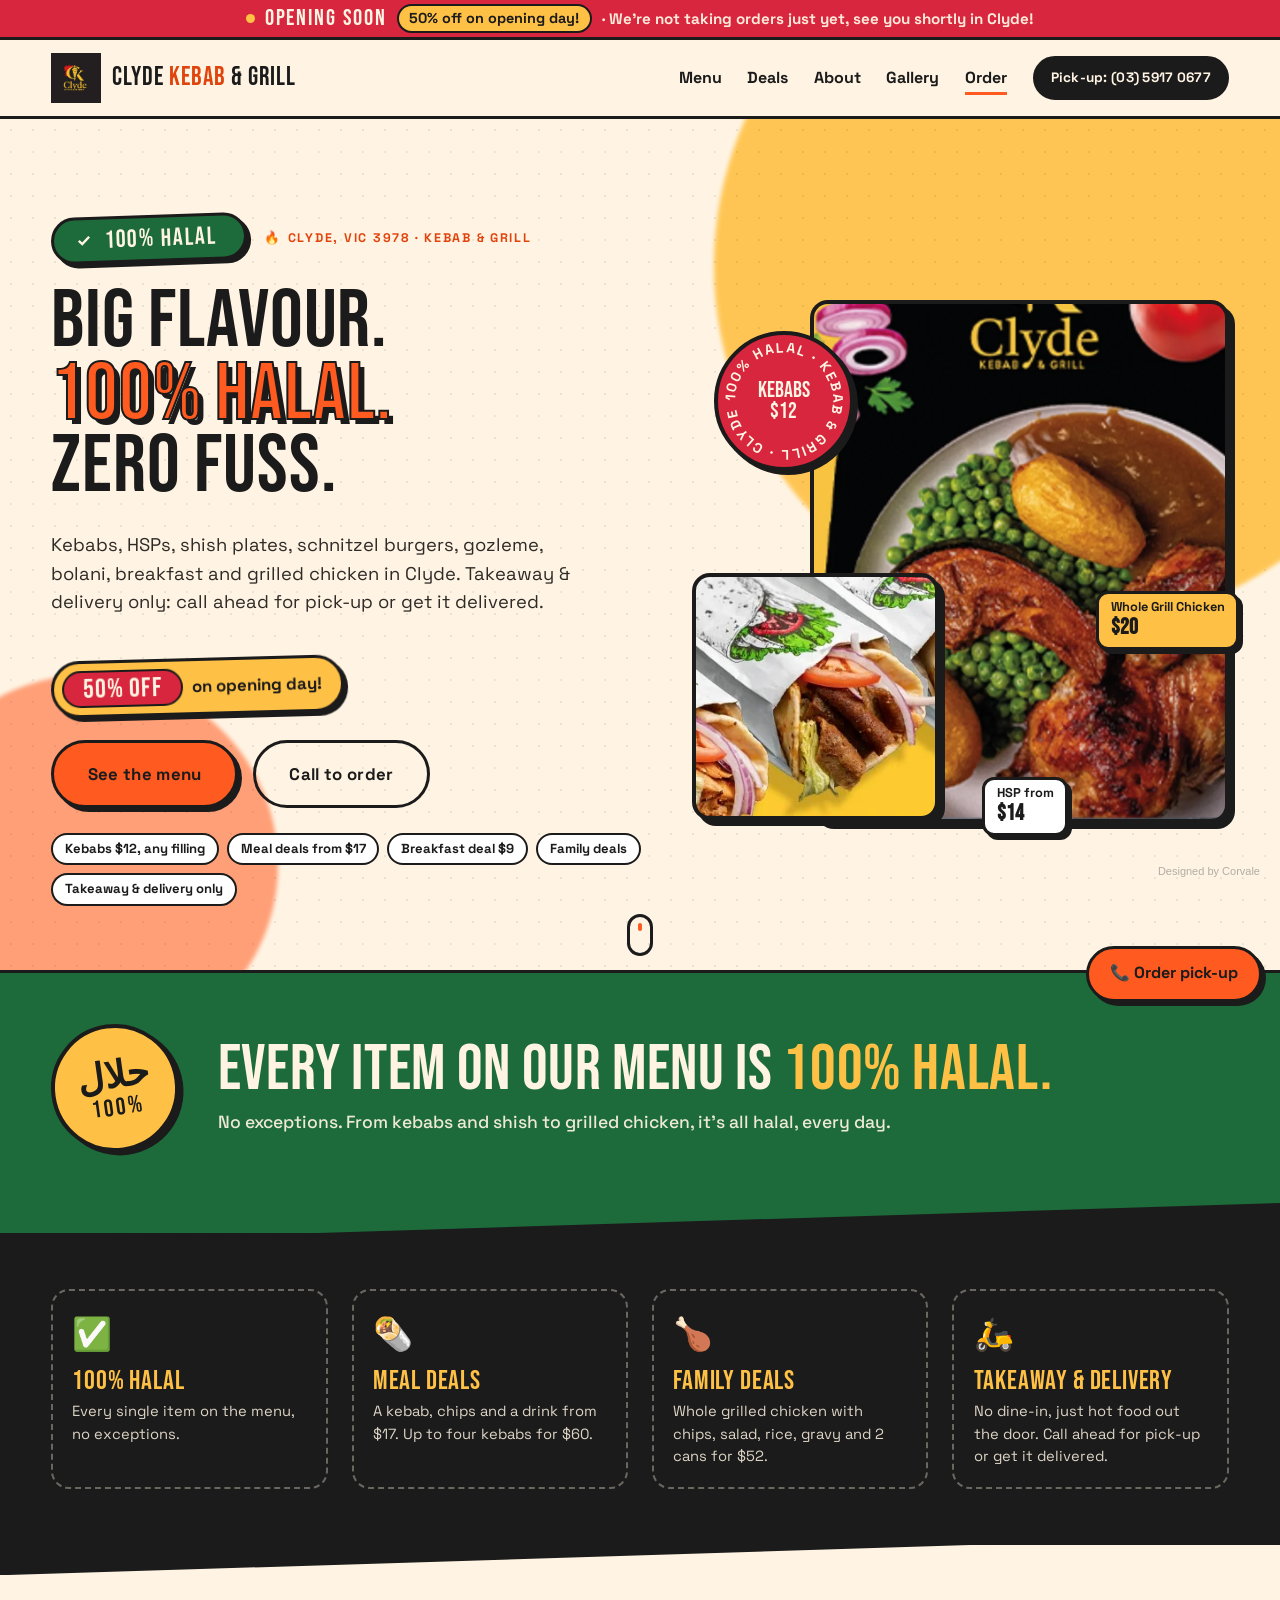
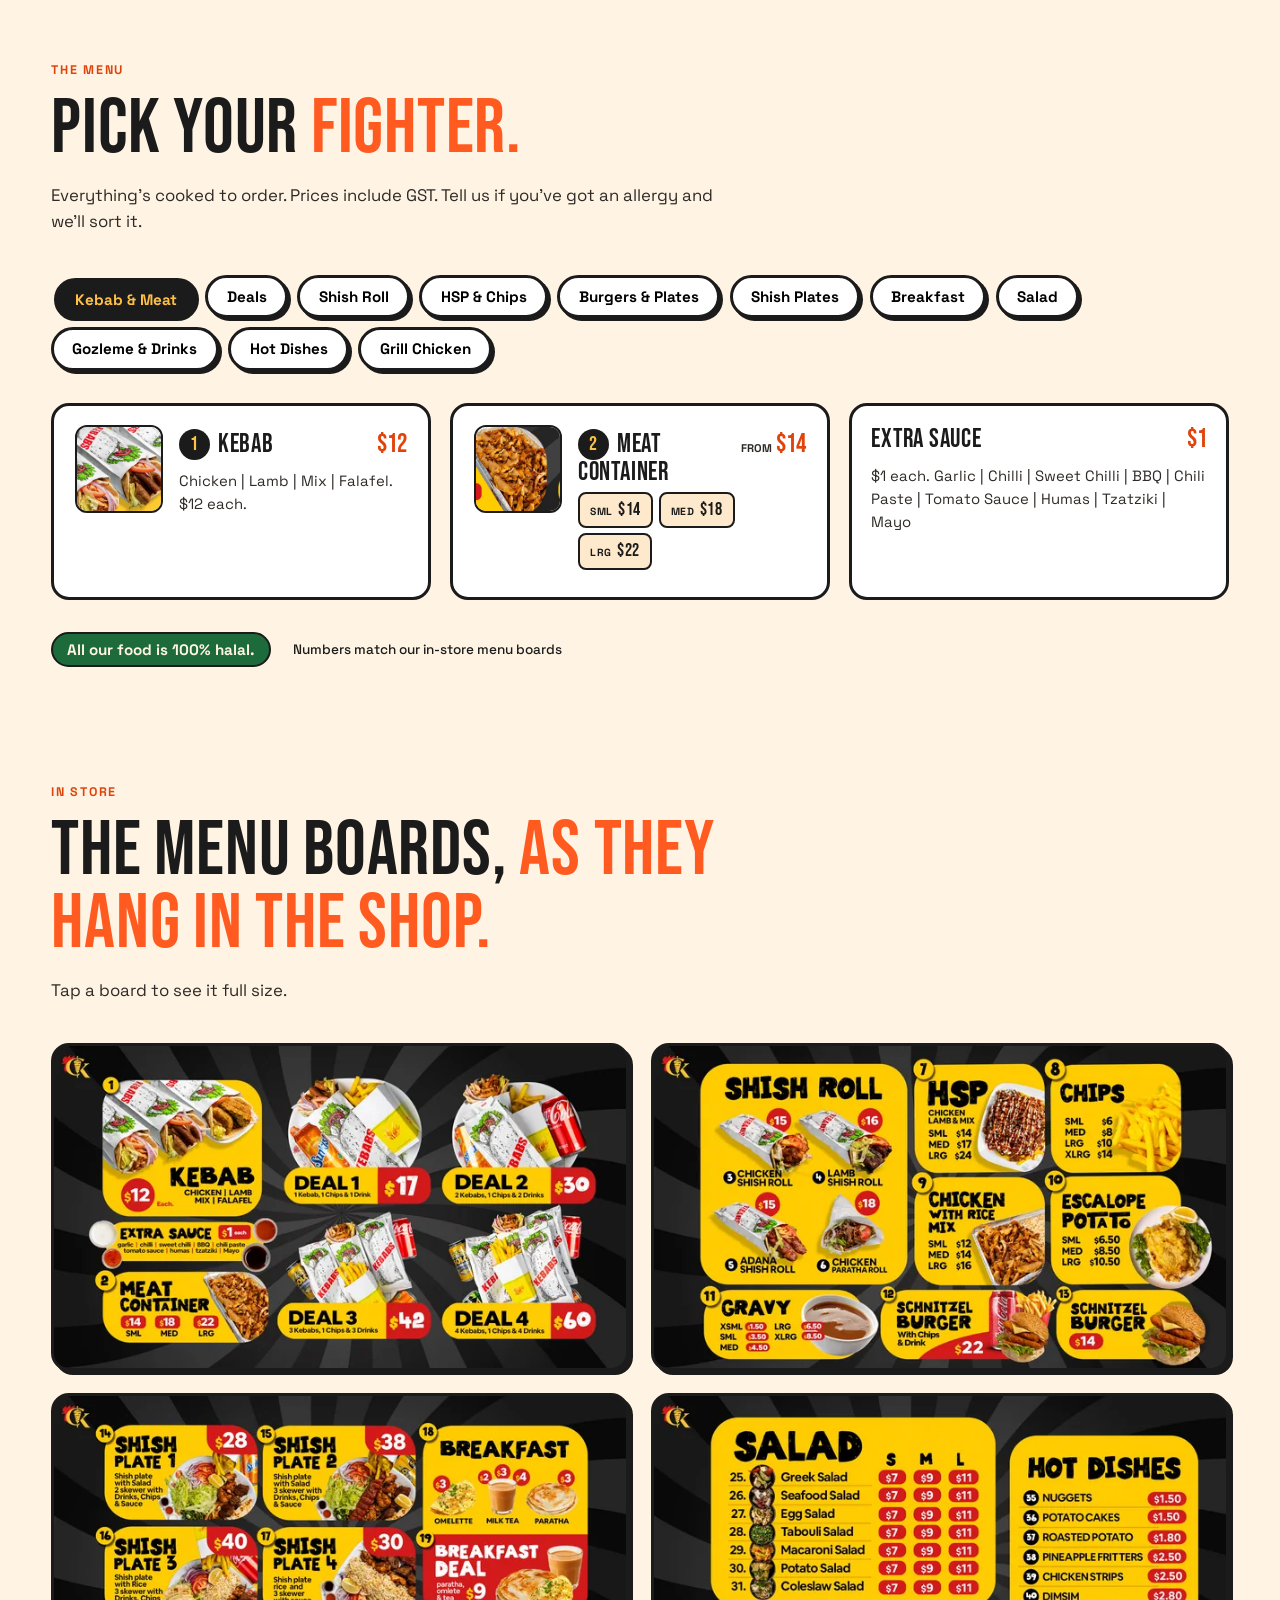
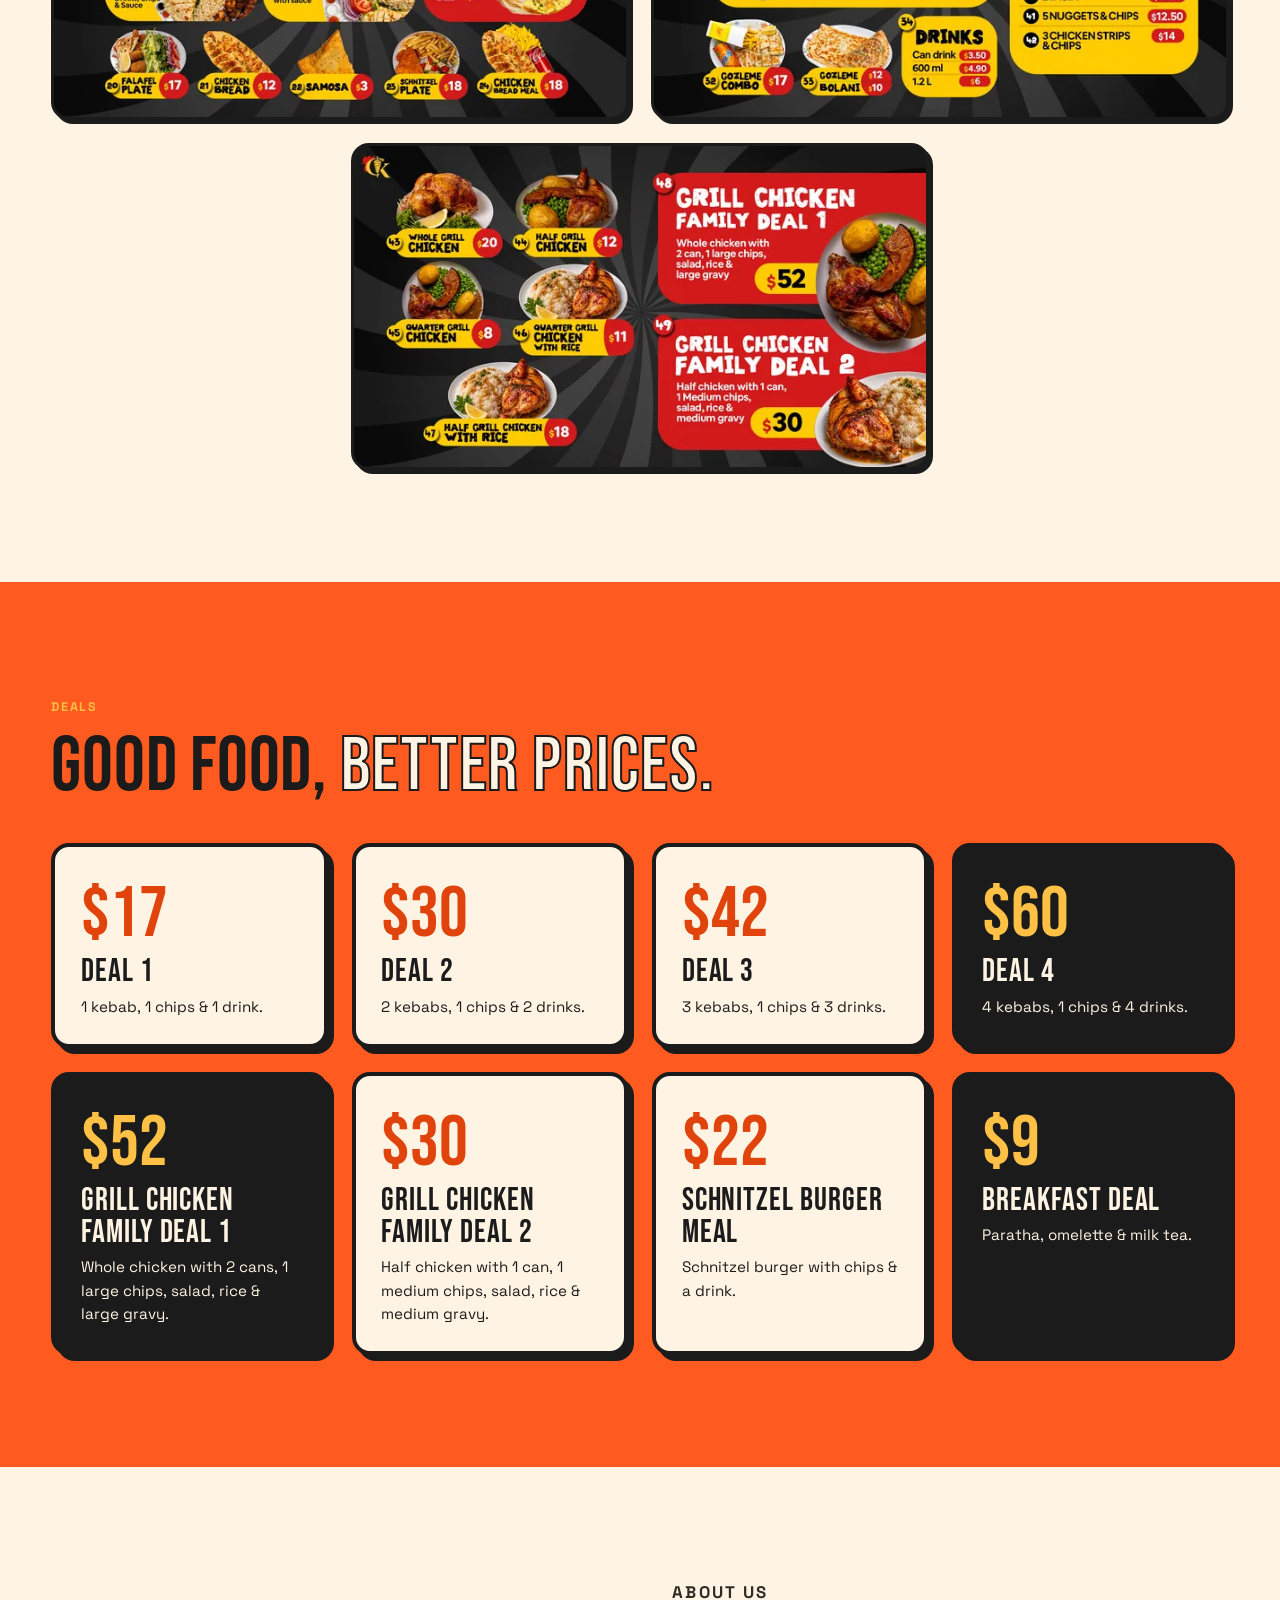
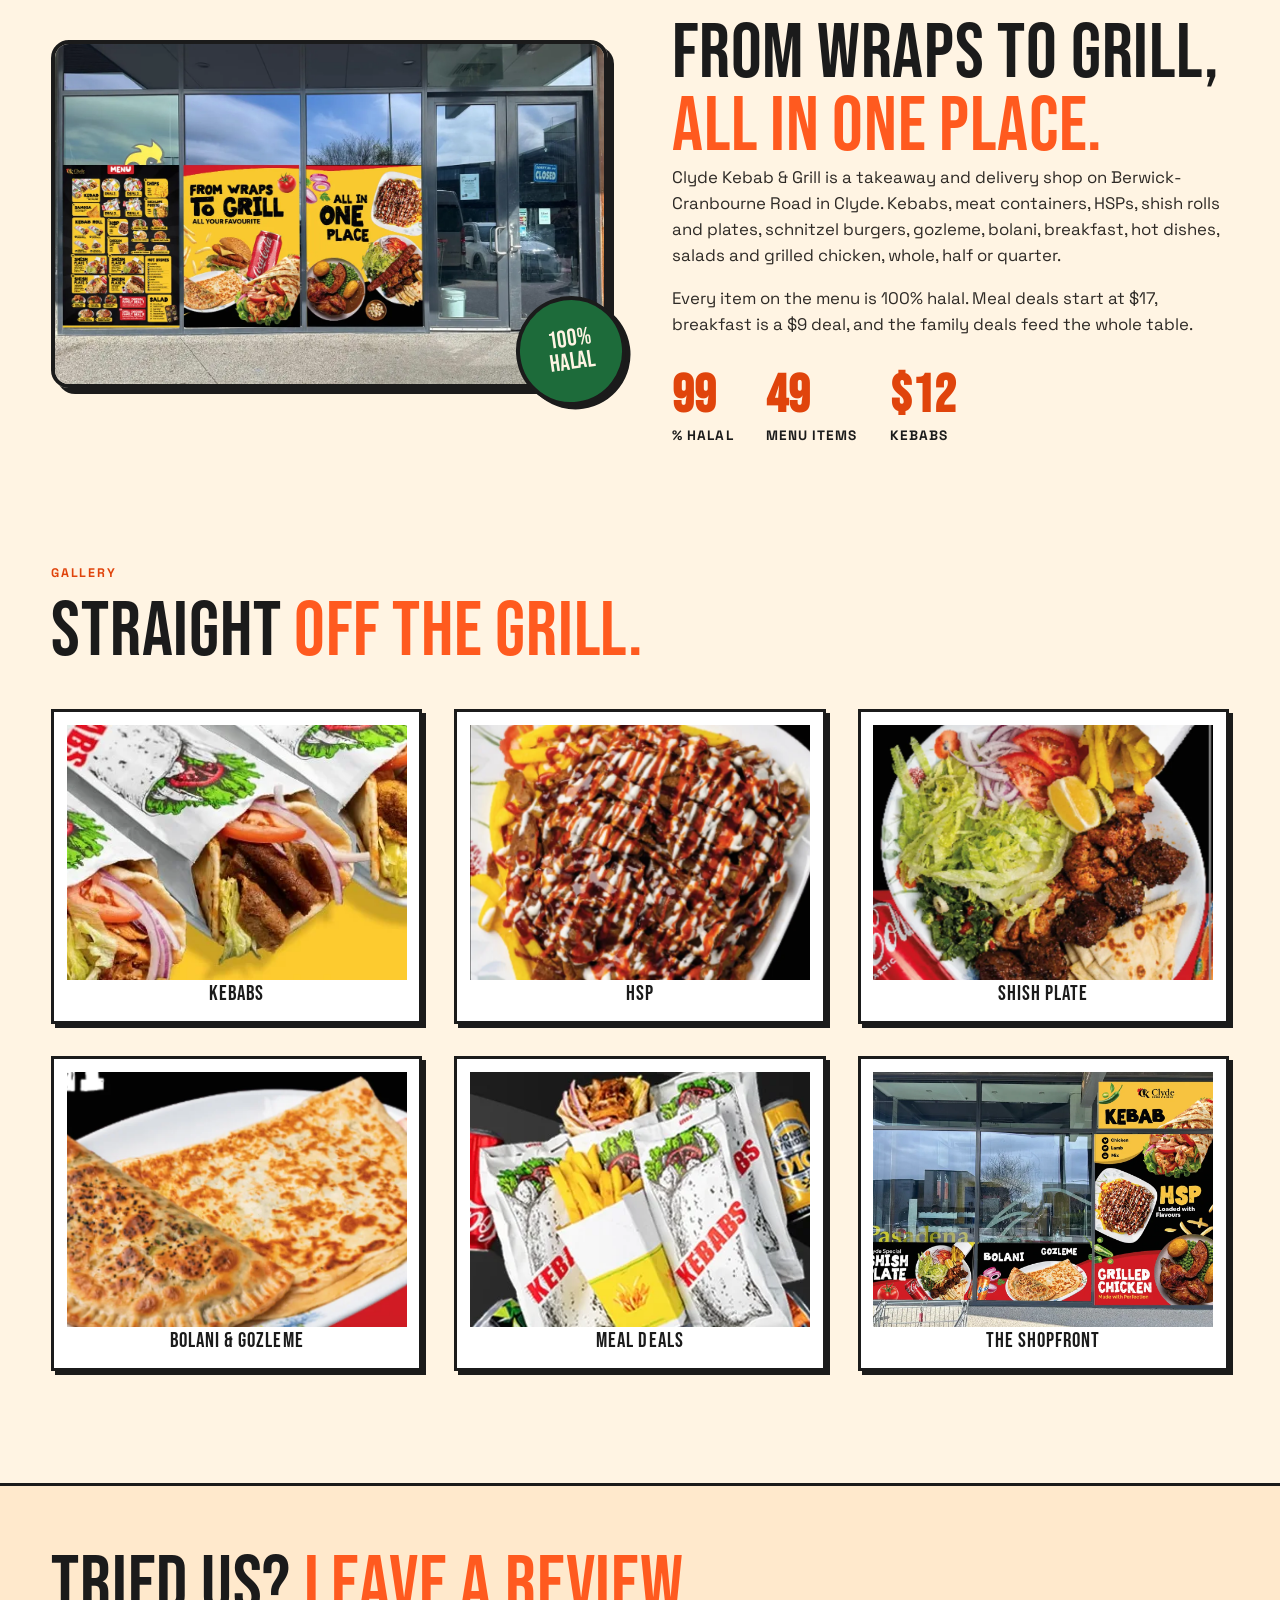
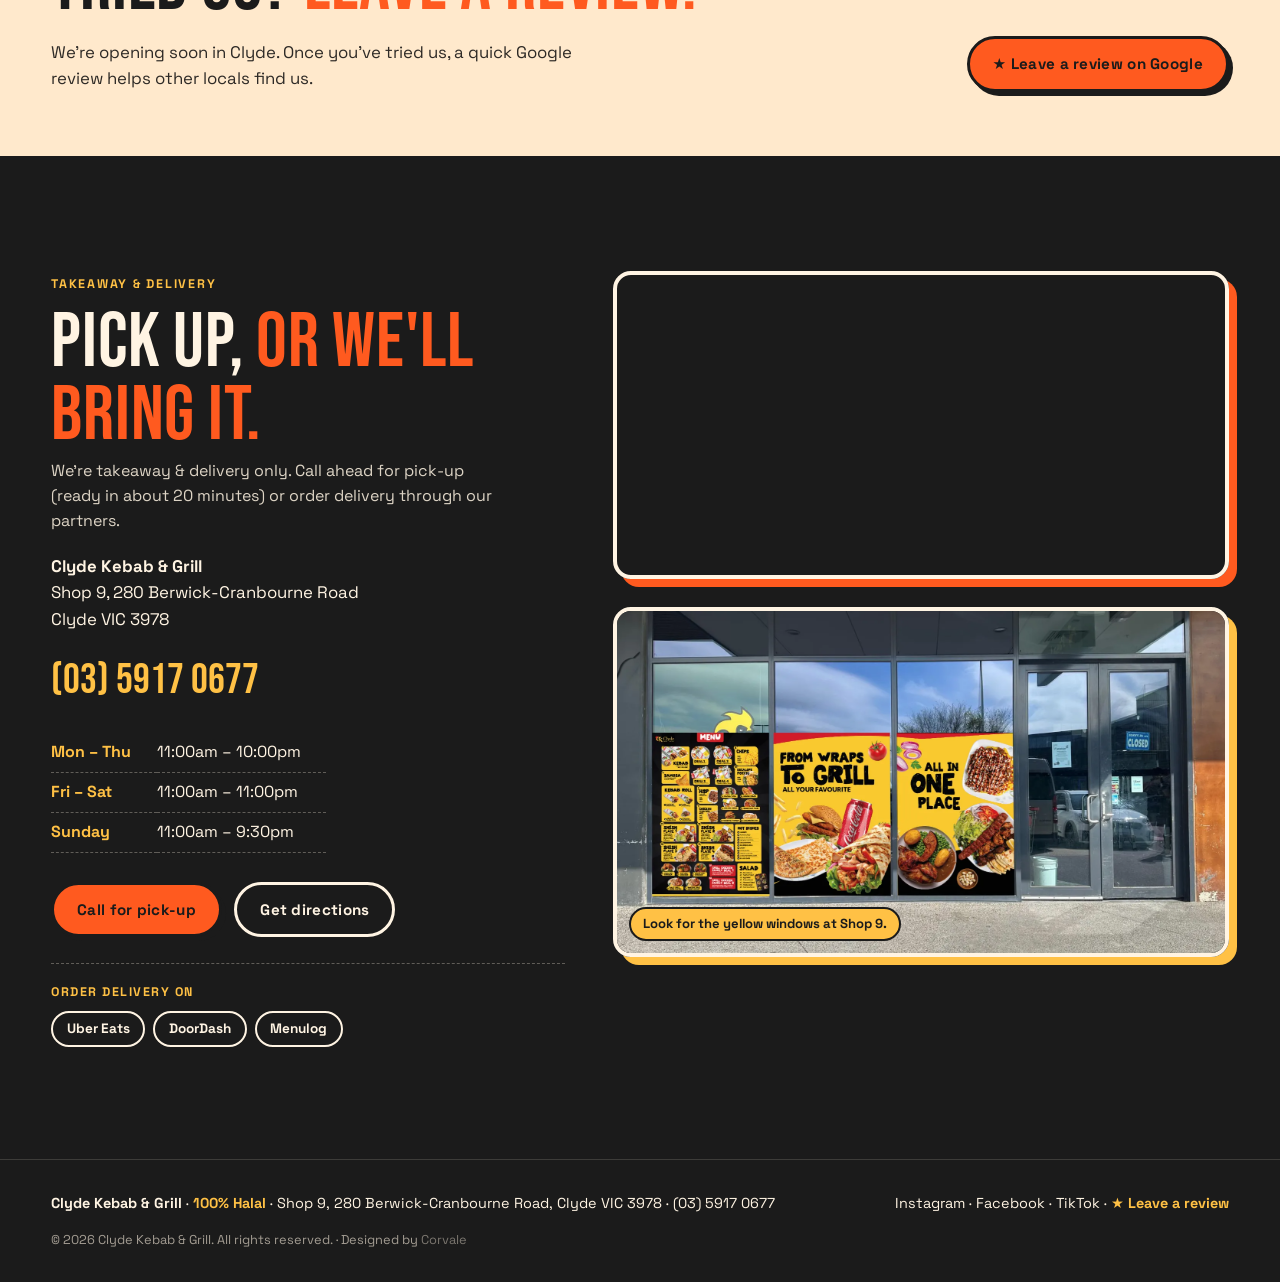
==== commit 275f3e77: "Update Street Bold final to the November 2026 menu Menu (items 1-49, from docs and materials/Clyde M" ====
--- a/01-street-bold-final/index.html
+++ b/01-street-bold-final/index.html
@@ -4,7 +4,7 @@
   <meta charset="UTF-8" />
   <meta name="viewport" content="width=device-width, initial-scale=1.0" />
   <title>Clyde Kebab & Grill — 100% Halal Kebabs, HSPs & Grilled Chicken | Clyde, Melbourne</title>
-  <meta name="description" content="100% halal kebabs from $12, HSPs, shish plates, gozleme, bolani and grilled chicken in Clyde, Melbourne. Meal deals from $17. Takeaway &amp; delivery only." />
+  <meta name="description" content="100% halal kebabs from $12, HSPs, shish plates, schnitzel burgers, gozleme, bolani, breakfast and grilled chicken in Clyde, Melbourne. Meal deals from $17, breakfast deal $9. Takeaway &amp; delivery only." />
   <meta name="designer" content="Corvale" />
   <meta name="copyright" content="Designed and developed by Corvale. Unauthorized copying or reproduction is prohibited." />
   <meta property="og:title" content="Clyde Kebab & Grill" />
@@ -14,7 +14,7 @@
   <link rel="preconnect" href="https://fonts.googleapis.com" />
   <link rel="preconnect" href="https://fonts.gstatic.com" crossorigin />
   <link href="https://fonts.googleapis.com/css2?family=Bebas+Neue&family=Space+Grotesk:wght@400;500;700&display=swap" rel="stylesheet" />
-  <link rel="stylesheet" href="styles.css?v=20261009b" />
+  <link rel="stylesheet" href="styles.css?v=20261106" />
 </head>
 <body>
 
@@ -63,7 +63,7 @@
             <span class="line">Zero fuss.</span>
           </h1>
           <p class="hero__lead">
-            Kebabs, HSPs, shish plates, gozleme, bolani and grilled chicken in Clyde.
+            Kebabs, HSPs, shish plates, schnitzel burgers, gozleme, bolani, breakfast and grilled chicken in Clyde.
             Takeaway &amp; delivery only: call ahead for pick-up or get it delivered.
           </p>
           <!-- TEMP: opening day offer, remove after opening day (see .opening-deal in styles.css) -->
@@ -75,6 +75,7 @@
           <ul class="hero__pills">
             <li>Kebabs $12, any filling</li>
             <li>Meal deals from $17</li>
+            <li>Breakfast deal $9</li>
             <li>Family deals</li>
             <li>Takeaway &amp; delivery only</li>
           </ul>
@@ -119,7 +120,7 @@
     <section class="badges" aria-label="Highlights">
       <div class="badges__row">
         <div class="badge reveal"><span class="badge__ico">✅</span><h3>100% Halal</h3><p>Every single item on the menu, no exceptions.</p></div>
-        <div class="badge reveal"><span class="badge__ico">🌯</span><h3>Meal deals</h3><p>A kebab, chips and a drink from $17. Up to four kebabs for $58.</p></div>
+        <div class="badge reveal"><span class="badge__ico">🌯</span><h3>Meal deals</h3><p>A kebab, chips and a drink from $17. Up to four kebabs for $60.</p></div>
         <div class="badge reveal"><span class="badge__ico">🍗</span><h3>Family deals</h3><p>Whole grilled chicken with chips, salad, rice, gravy and 2 cans for $52.</p></div>
         <div class="badge reveal"><span class="badge__ico">🛵</span><h3>Takeaway &amp; delivery</h3><p>No dine-in, just hot food out the door. Call ahead for pick-up or get it delivered.</p></div>
       </div>
@@ -154,11 +155,11 @@
           <p class="section-head__lead">Tap a board to see it full size.</p>
         </div>
         <div class="boards__grid">
-          <button type="button" class="board" data-full="images/boards/board-1.webp"><img src="images/boards/board-1-sm.webp" alt="Menu board: kebabs $12, samosa $3, and meal deals 1 to 4 from $17" width="640" height="359" loading="lazy" /></button>
-          <button type="button" class="board" data-full="images/boards/board-2.webp"><img src="images/boards/board-2-sm.webp" alt="Menu board: kebab rolls, HSP, chips, chicken with rice mix and escalope potato" width="640" height="361" loading="lazy" /></button>
-          <button type="button" class="board" data-full="images/boards/board-3.webp"><img src="images/boards/board-3-sm.webp" alt="Menu board: shish plates 1 to 4" width="640" height="360" loading="lazy" /></button>
-          <button type="button" class="board" data-full="images/boards/board-4.webp"><img src="images/boards/board-4-sm.webp" alt="Menu board: falafel plate, chicken bread, gozleme, schnitzel, bolani and hot dishes" width="640" height="357" loading="lazy" /></button>
-          <button type="button" class="board" data-full="images/boards/board-5.webp"><img src="images/boards/board-5-sm.webp" alt="Menu board: grilled chicken, family deals and salads" width="640" height="359" loading="lazy" /></button>
+          <button type="button" class="board" data-full="images/boards/board-1.webp"><img src="images/boards/board-1-sm.webp" alt="Menu board: kebabs $12, extra sauce $1, meat container, and meal deals 1 to 4 from $17" width="640" height="359" loading="lazy" /></button>
+          <button type="button" class="board" data-full="images/boards/board-2.webp"><img src="images/boards/board-2-sm.webp" alt="Menu board: shish rolls, HSP, chips, chicken with rice mix, escalope potato, gravy and schnitzel burgers" width="640" height="361" loading="lazy" /></button>
+          <button type="button" class="board" data-full="images/boards/board-3.webp"><img src="images/boards/board-3-sm.webp" alt="Menu board: shish plates 1 to 4, breakfast, breakfast deal, falafel plate, chicken bread, samosa and schnitzel plate" width="640" height="360" loading="lazy" /></button>
+          <button type="button" class="board" data-full="images/boards/board-4.webp"><img src="images/boards/board-4-sm.webp" alt="Menu board: salads, gozleme combo, gozleme, bolani, drinks and hot dishes" width="640" height="357" loading="lazy" /></button>
+          <button type="button" class="board" data-full="images/boards/board-5.webp"><img src="images/boards/board-5-sm.webp" alt="Menu board: grilled chicken and grill chicken family deals 1 and 2" width="640" height="359" loading="lazy" /></button>
         </div>
       </div>
     </section>
@@ -187,7 +188,7 @@
             <p>3 kebabs, 1 chips &amp; 3 drinks.</p>
           </article>
           <article class="deal deal--hot reveal">
-            <span class="deal__price">$58</span>
+            <span class="deal__price">$60</span>
             <h3>Deal 4</h3>
             <p>4 kebabs, 1 chips &amp; 4 drinks.</p>
           </article>
@@ -200,6 +201,16 @@
             <span class="deal__price">$30</span>
             <h3>Grill Chicken Family Deal 2</h3>
             <p>Half chicken with 1 can, 1 medium chips, salad, rice &amp; medium gravy.</p>
+          </article>
+          <article class="deal reveal">
+            <span class="deal__price">$22</span>
+            <h3>Schnitzel Burger Meal</h3>
+            <p>Schnitzel burger with chips &amp; a drink.</p>
+          </article>
+          <article class="deal deal--hot reveal">
+            <span class="deal__price">$9</span>
+            <h3>Breakfast Deal</h3>
+            <p>Paratha, omelette &amp; milk tea.</p>
           </article>
         </div>
       </div>
@@ -217,15 +228,15 @@
           <h2 class="h2">From wraps to grill, <em>all in one place.</em></h2>
           <p>
             Clyde Kebab &amp; Grill is a takeaway and delivery shop on Berwick-Cranbourne Road in Clyde.
-            Kebabs, HSPs, shish plates, gozleme, bolani, schnitzels, hot dishes, salads and grilled chicken,
-            whole, half or quarter.
+            Kebabs, meat containers, HSPs, shish rolls and plates, schnitzel burgers, gozleme, bolani,
+            breakfast, hot dishes, salads and grilled chicken, whole, half or quarter.
           </p>
           <p>
-            Every item on the menu is 100% halal. Meal deals start at $17, and the family deals feed the whole table.
+            Every item on the menu is 100% halal. Meal deals start at $17, breakfast is a $9 deal, and the family deals feed the whole table.
           </p>
           <div class="stats">
             <div class="stat"><b data-count="100">0</b><span>% halal</span></div>
-            <div class="stat"><b data-count="45">0</b><span>menu items</span></div>
+            <div class="stat"><b data-count="49">0</b><span>menu items</span></div>
             <div class="stat"><b>$<em data-count="12">0</em></b><span>kebabs</span></div>
           </div>
         </div>
@@ -338,7 +349,7 @@
     window.__PROTECTED__ = true;
     console.log('%cDesigned by Corvale - Unauthorized copying prohibited', 'font-weight: bold; color: #FF5A1F;');
   </script>
-  <script src="menu-data.js?v=20261009b"></script>
-  <script src="script.js?v=20261009b"></script>
+  <script src="menu-data.js?v=20261106"></script>
+  <script src="script.js?v=20261106"></script>
 </body>
 </html>
--- a/01-street-bold-final/styles.css
+++ b/01-street-bold-final/styles.css
@@ -333,7 +333,7 @@
 /* ---------- deals ---------- */
 .deals { background: var(--flame); color: var(--ink); padding: clamp(4rem, 9vw, 7rem) 0; position: relative; }
 .deals .h2 em { color: var(--cream); -webkit-text-stroke: 2px var(--ink); }
-.deals__grid { display: grid; grid-template-columns: repeat(3, 1fr); gap: 1.5rem; }
+.deals__grid { display: grid; grid-template-columns: repeat(4, 1fr); gap: 1.5rem; }
 .deal {
   background: var(--cream); border: 4px solid var(--ink); border-radius: var(--radius);
   padding: 2rem 1.6rem 1.6rem; position: relative; box-shadow: var(--shadow);
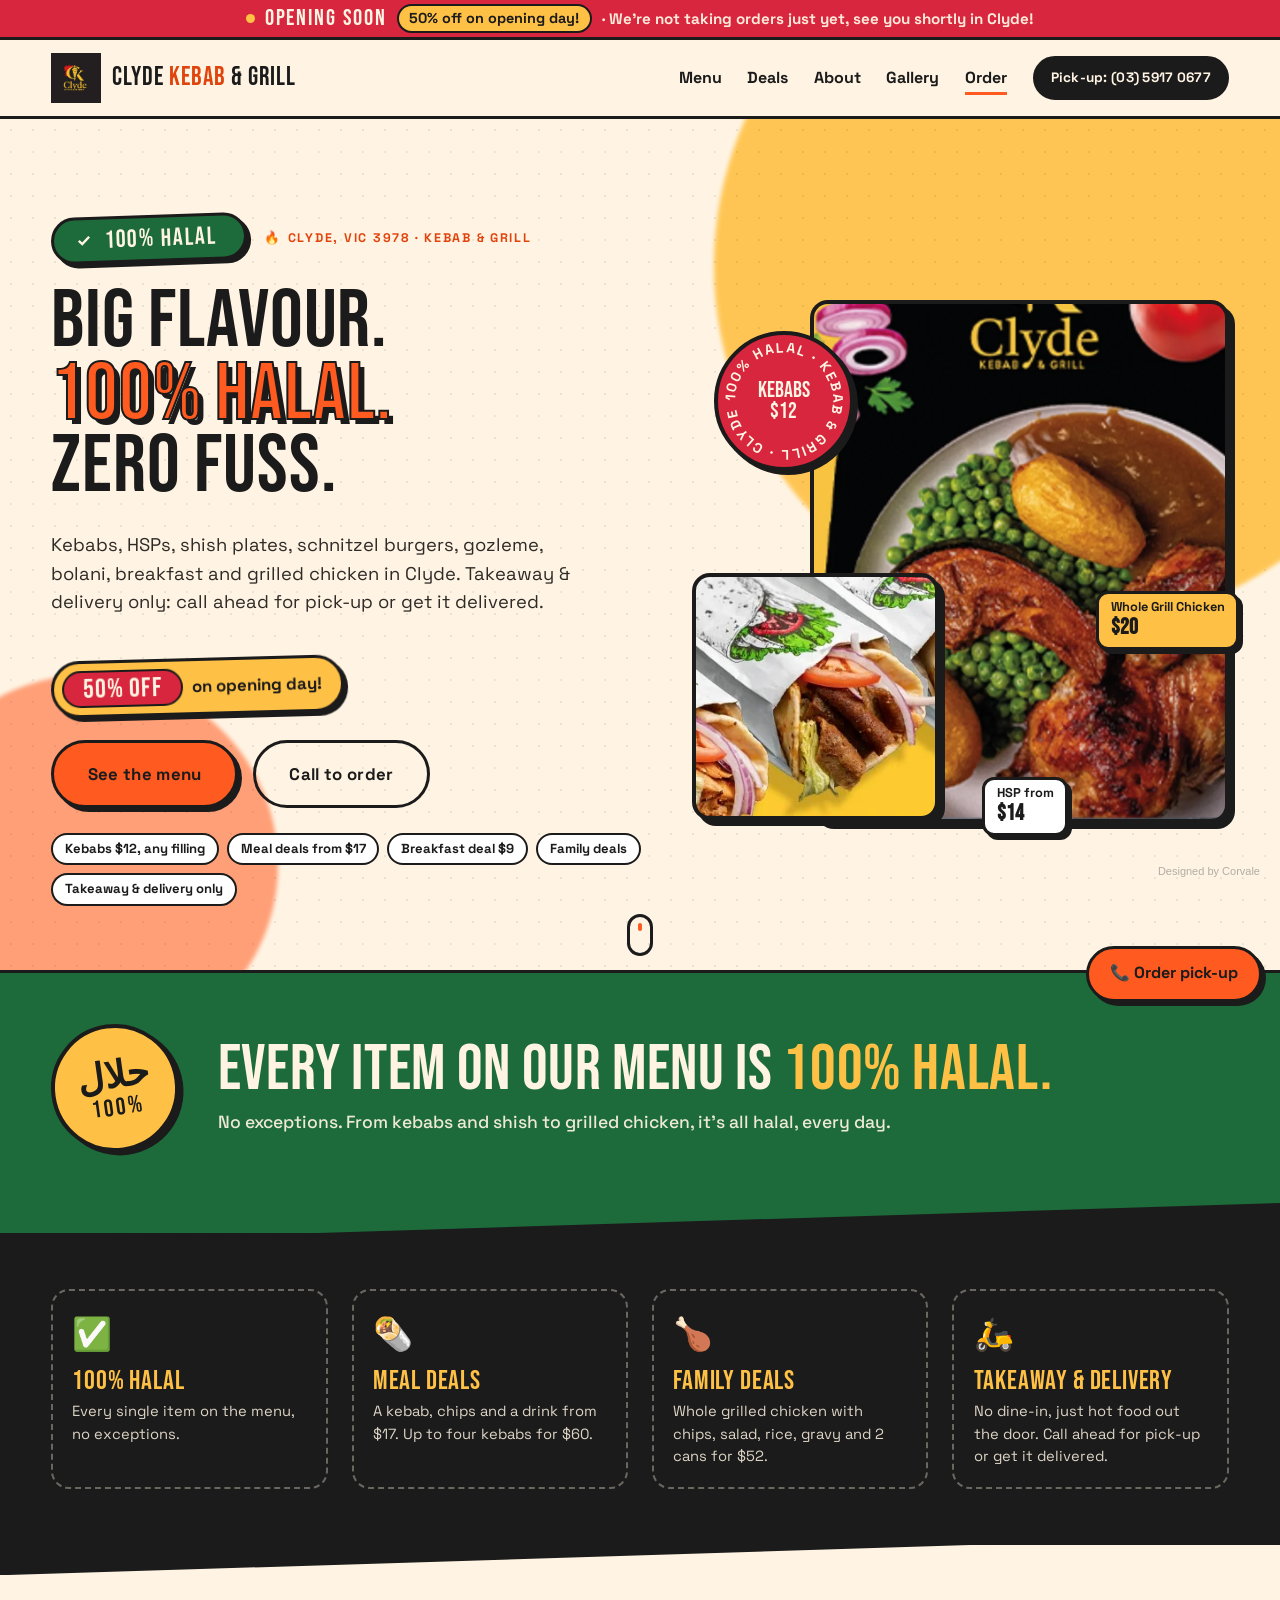
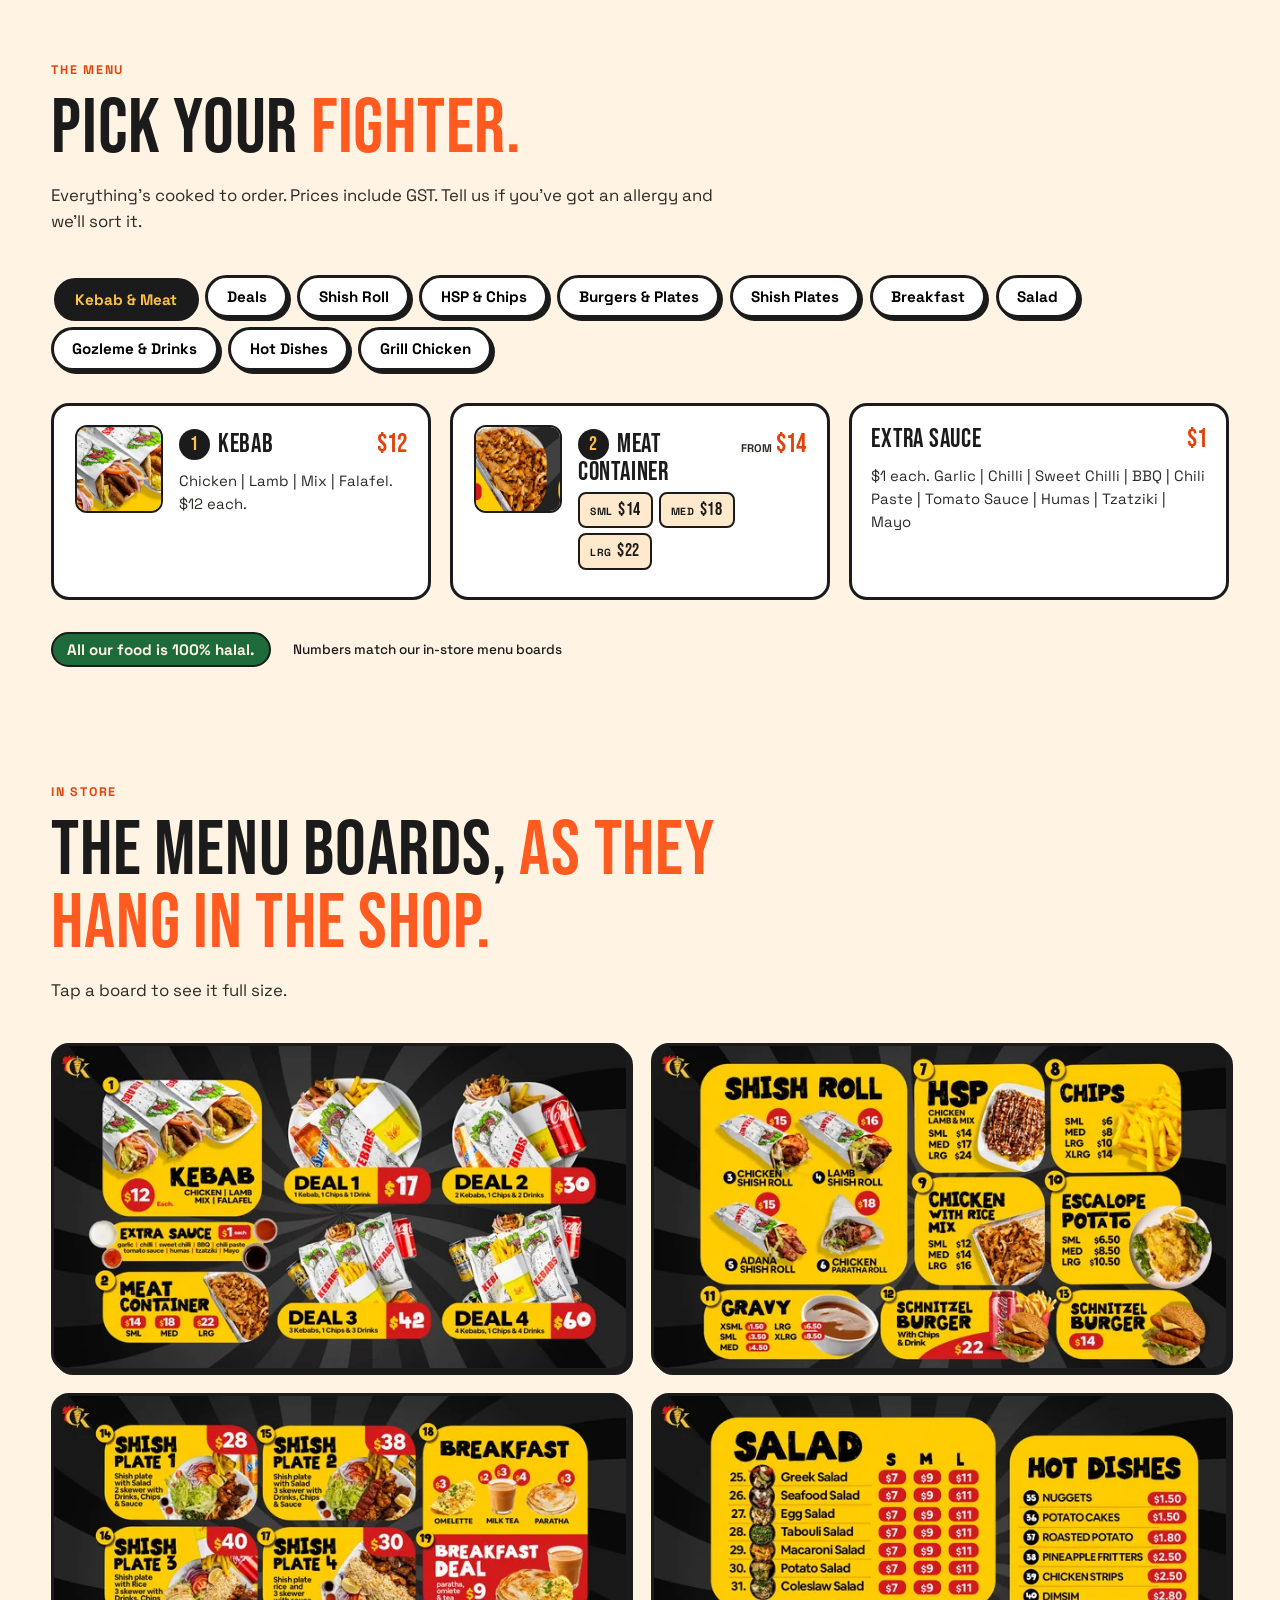
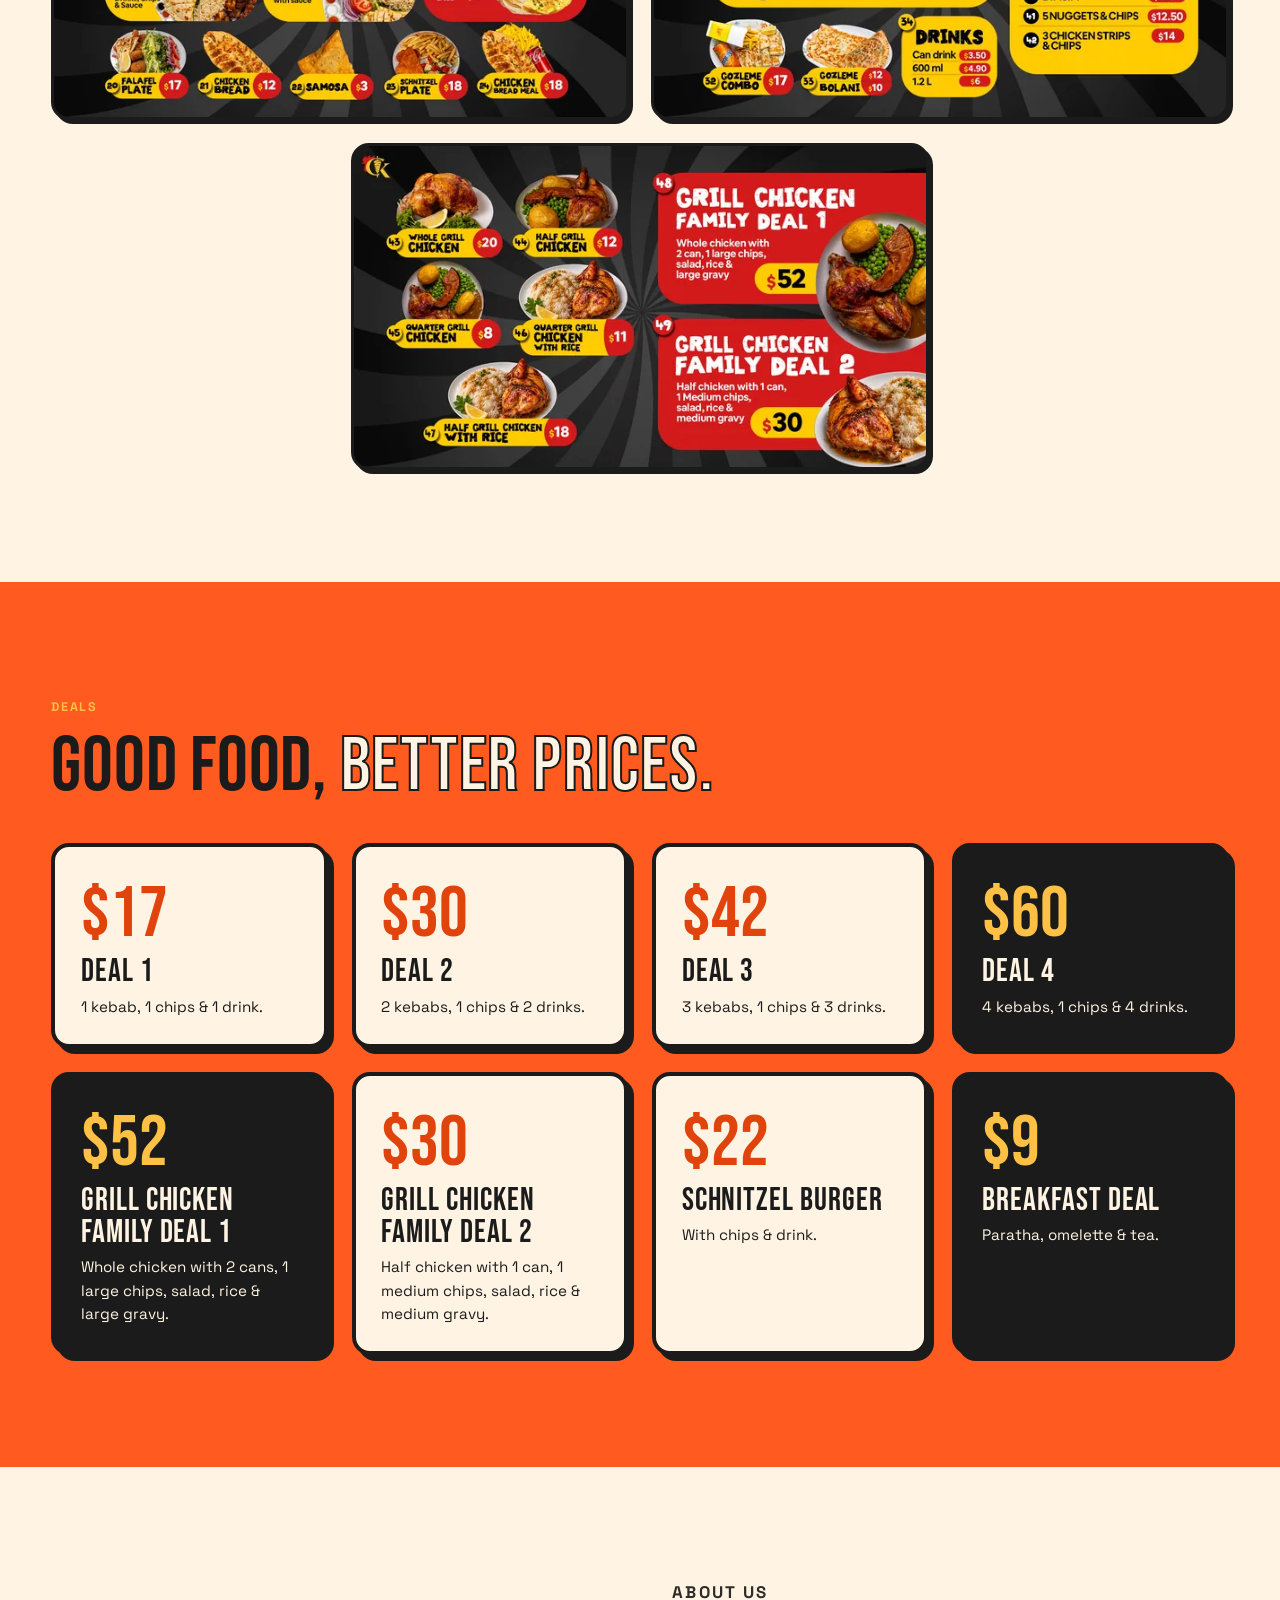
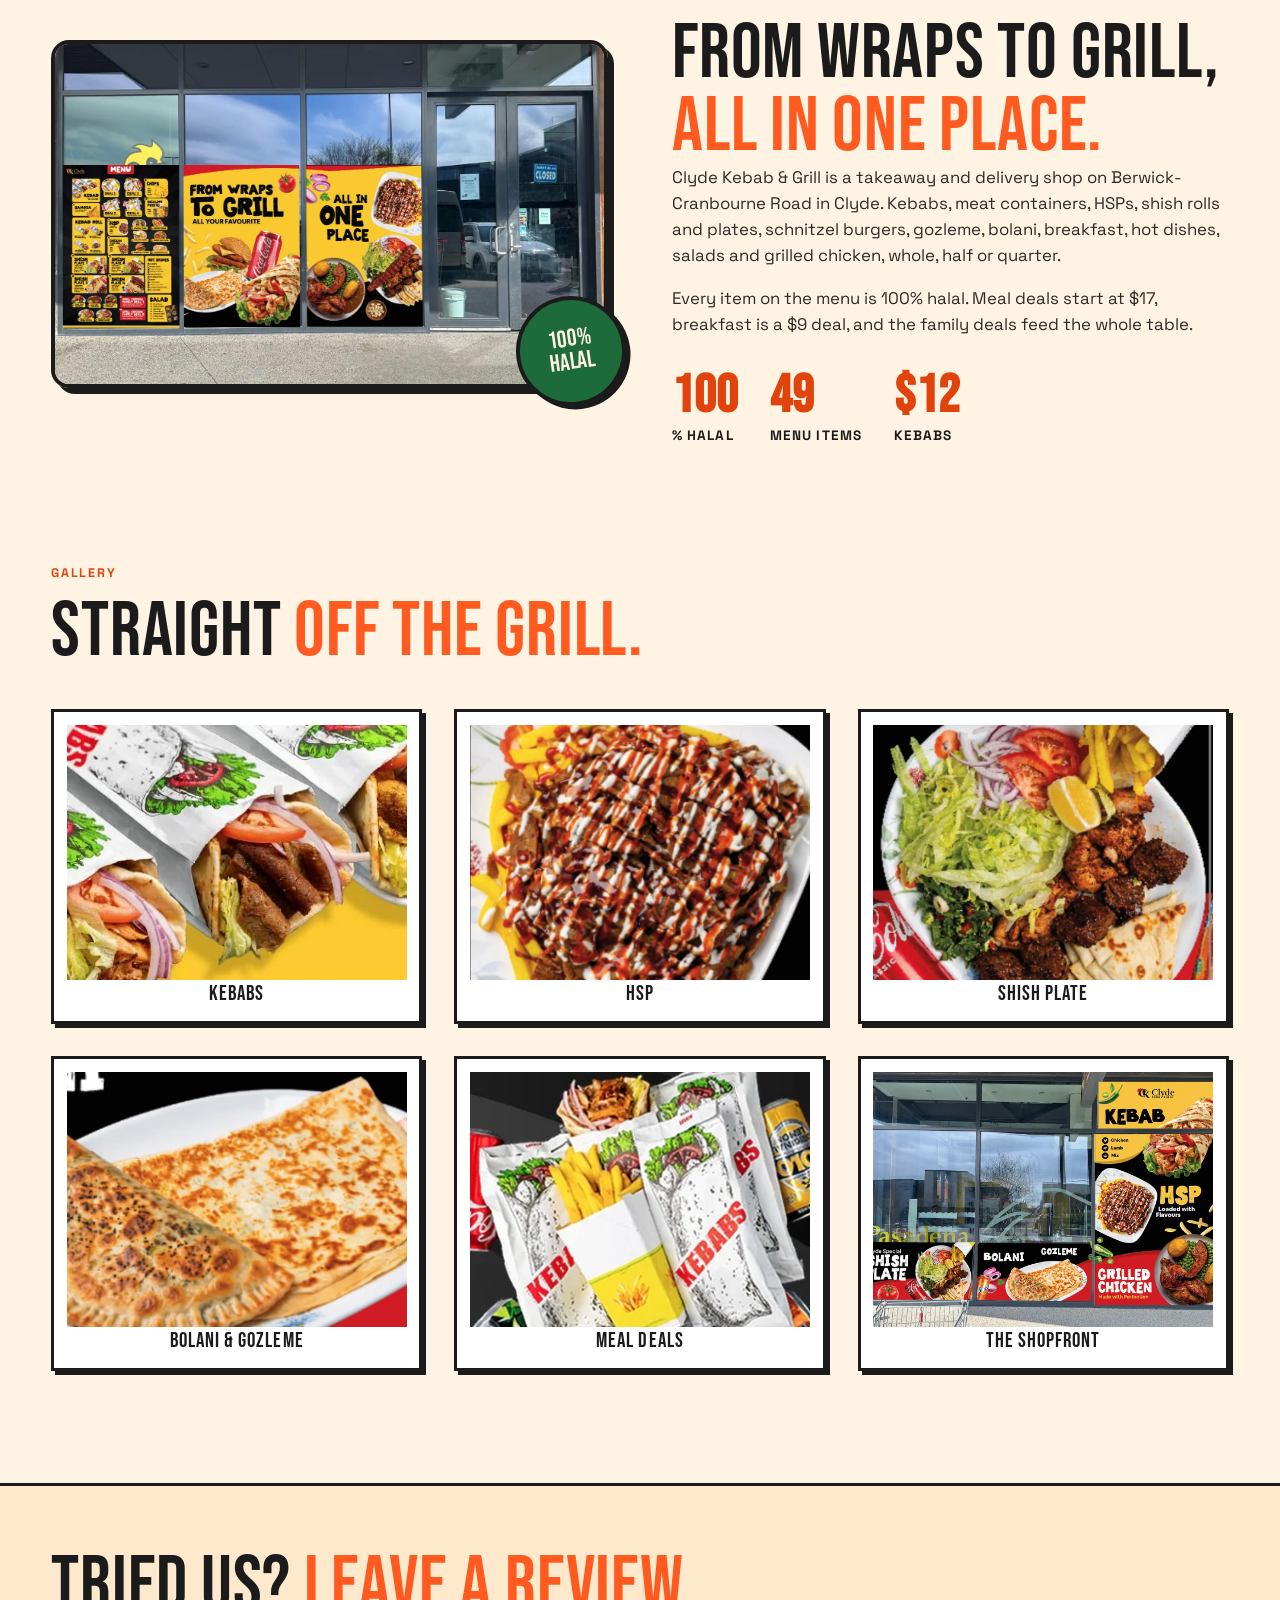
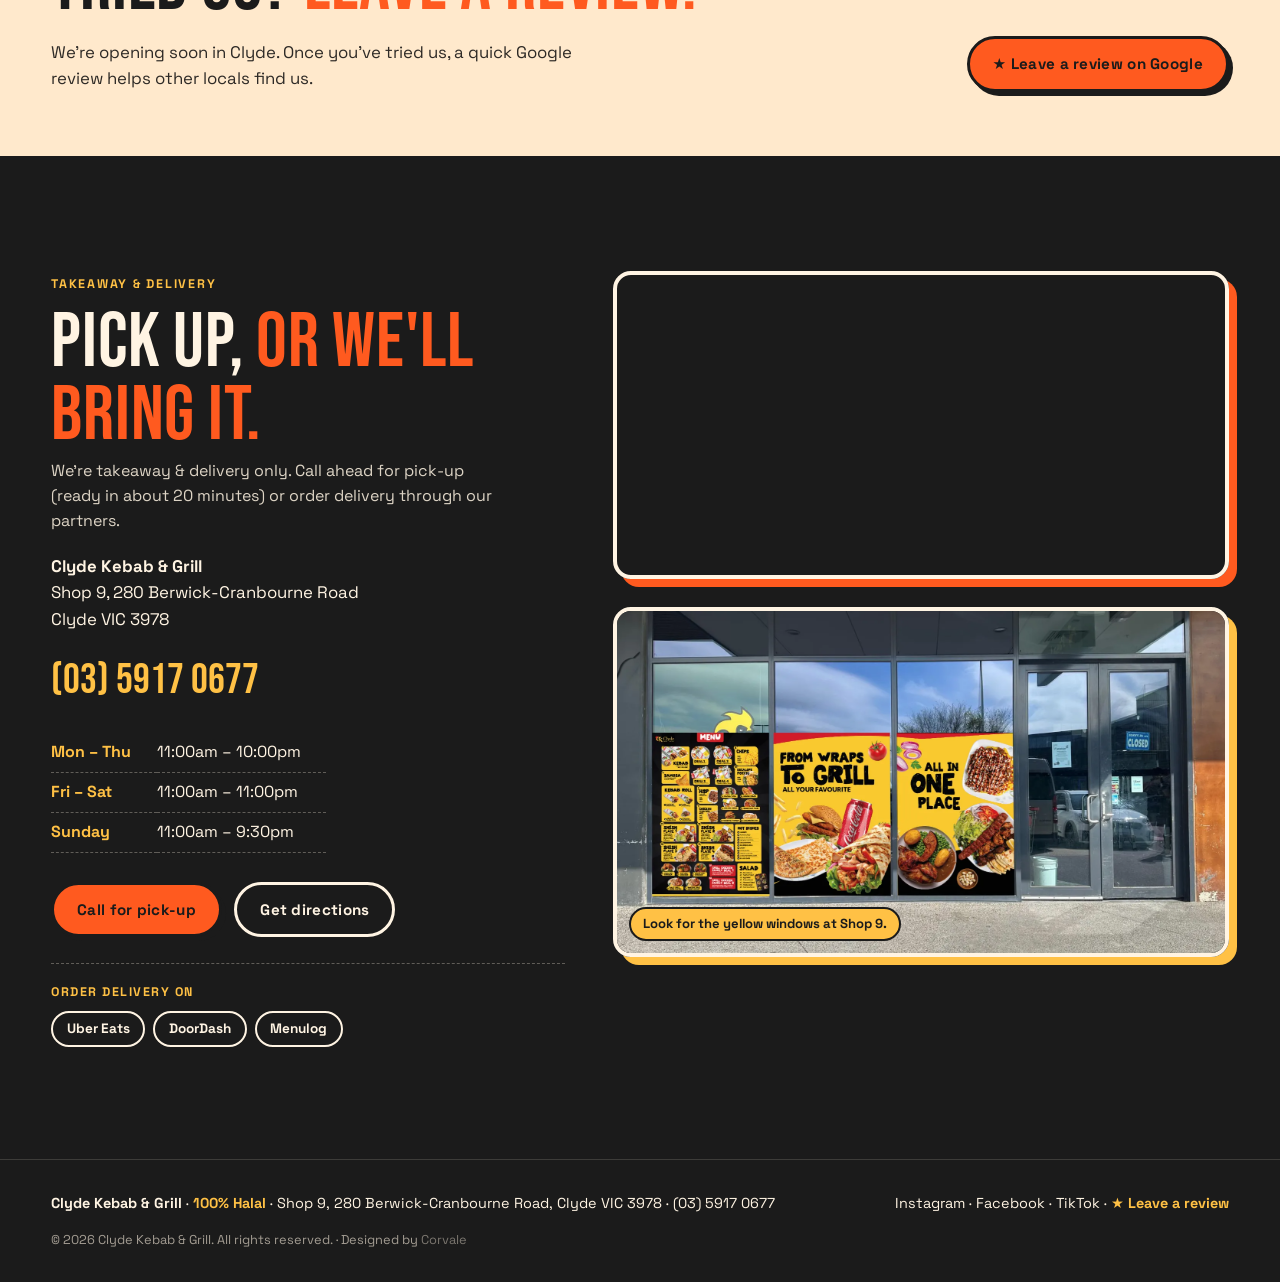
==== commit 16886018: "Recut all dish photos from the November 2026 boards The remaining 28 dish photos were still cut from" ====
--- a/01-street-bold-final/index.html
+++ b/01-street-bold-final/index.html
@@ -204,13 +204,13 @@
           </article>
           <article class="deal reveal">
             <span class="deal__price">$22</span>
-            <h3>Schnitzel Burger Meal</h3>
-            <p>Schnitzel burger with chips &amp; a drink.</p>
+            <h3>Schnitzel Burger</h3>
+            <p>With chips &amp; drink.</p>
           </article>
           <article class="deal deal--hot reveal">
             <span class="deal__price">$9</span>
             <h3>Breakfast Deal</h3>
-            <p>Paratha, omelette &amp; milk tea.</p>
+            <p>Paratha, omelette &amp; tea.</p>
           </article>
         </div>
       </div>
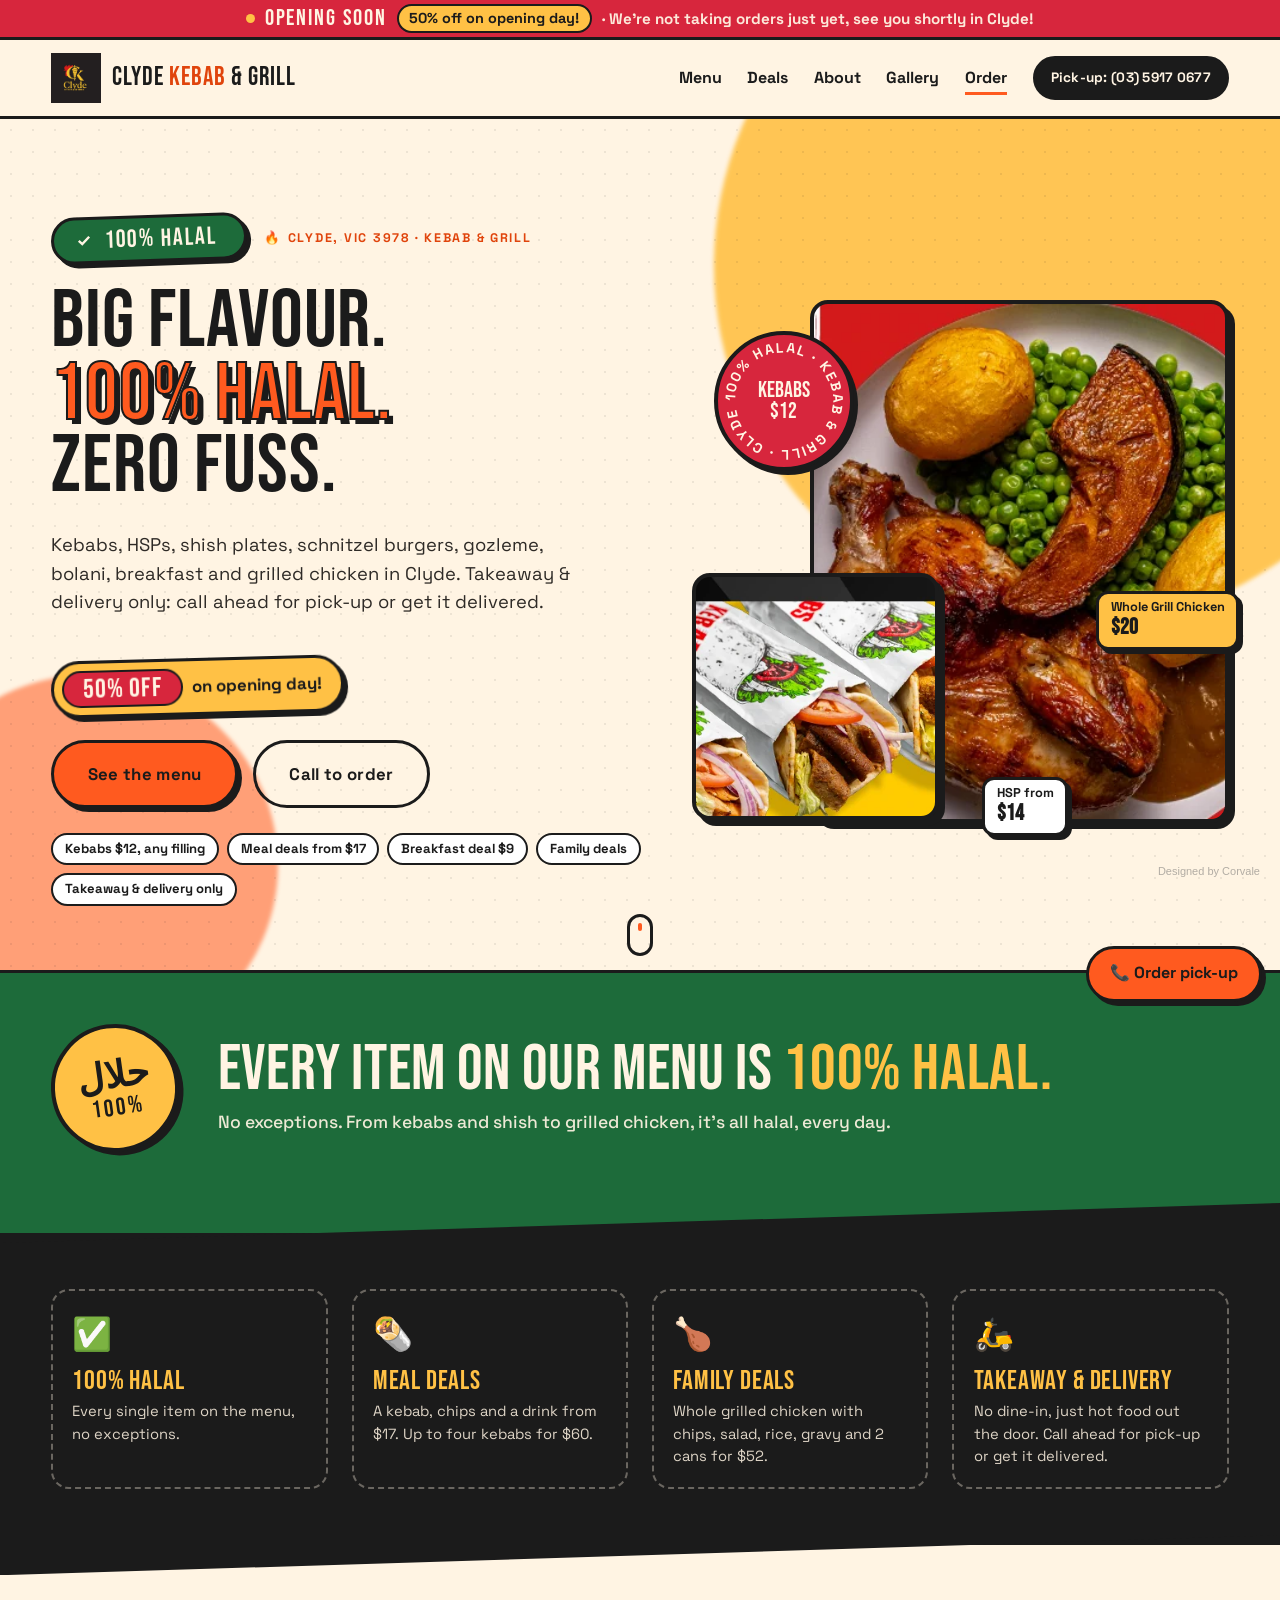
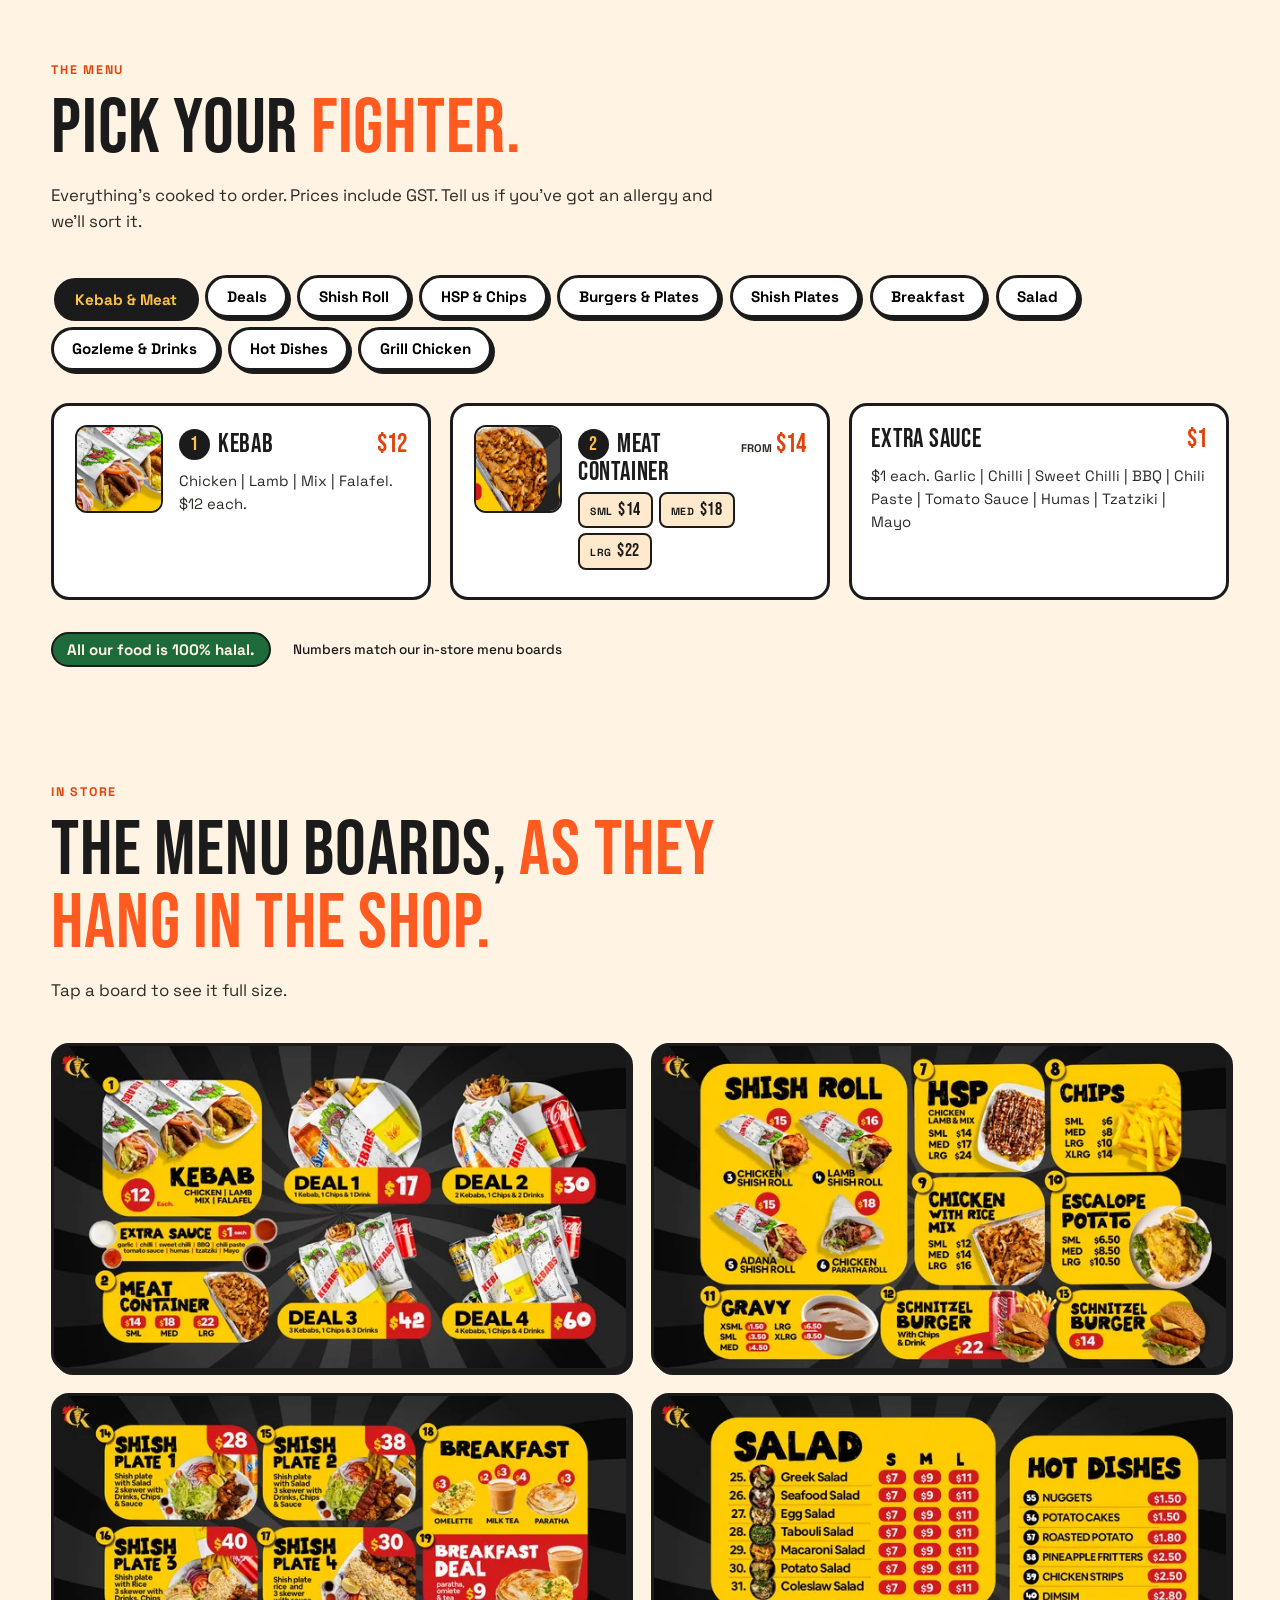
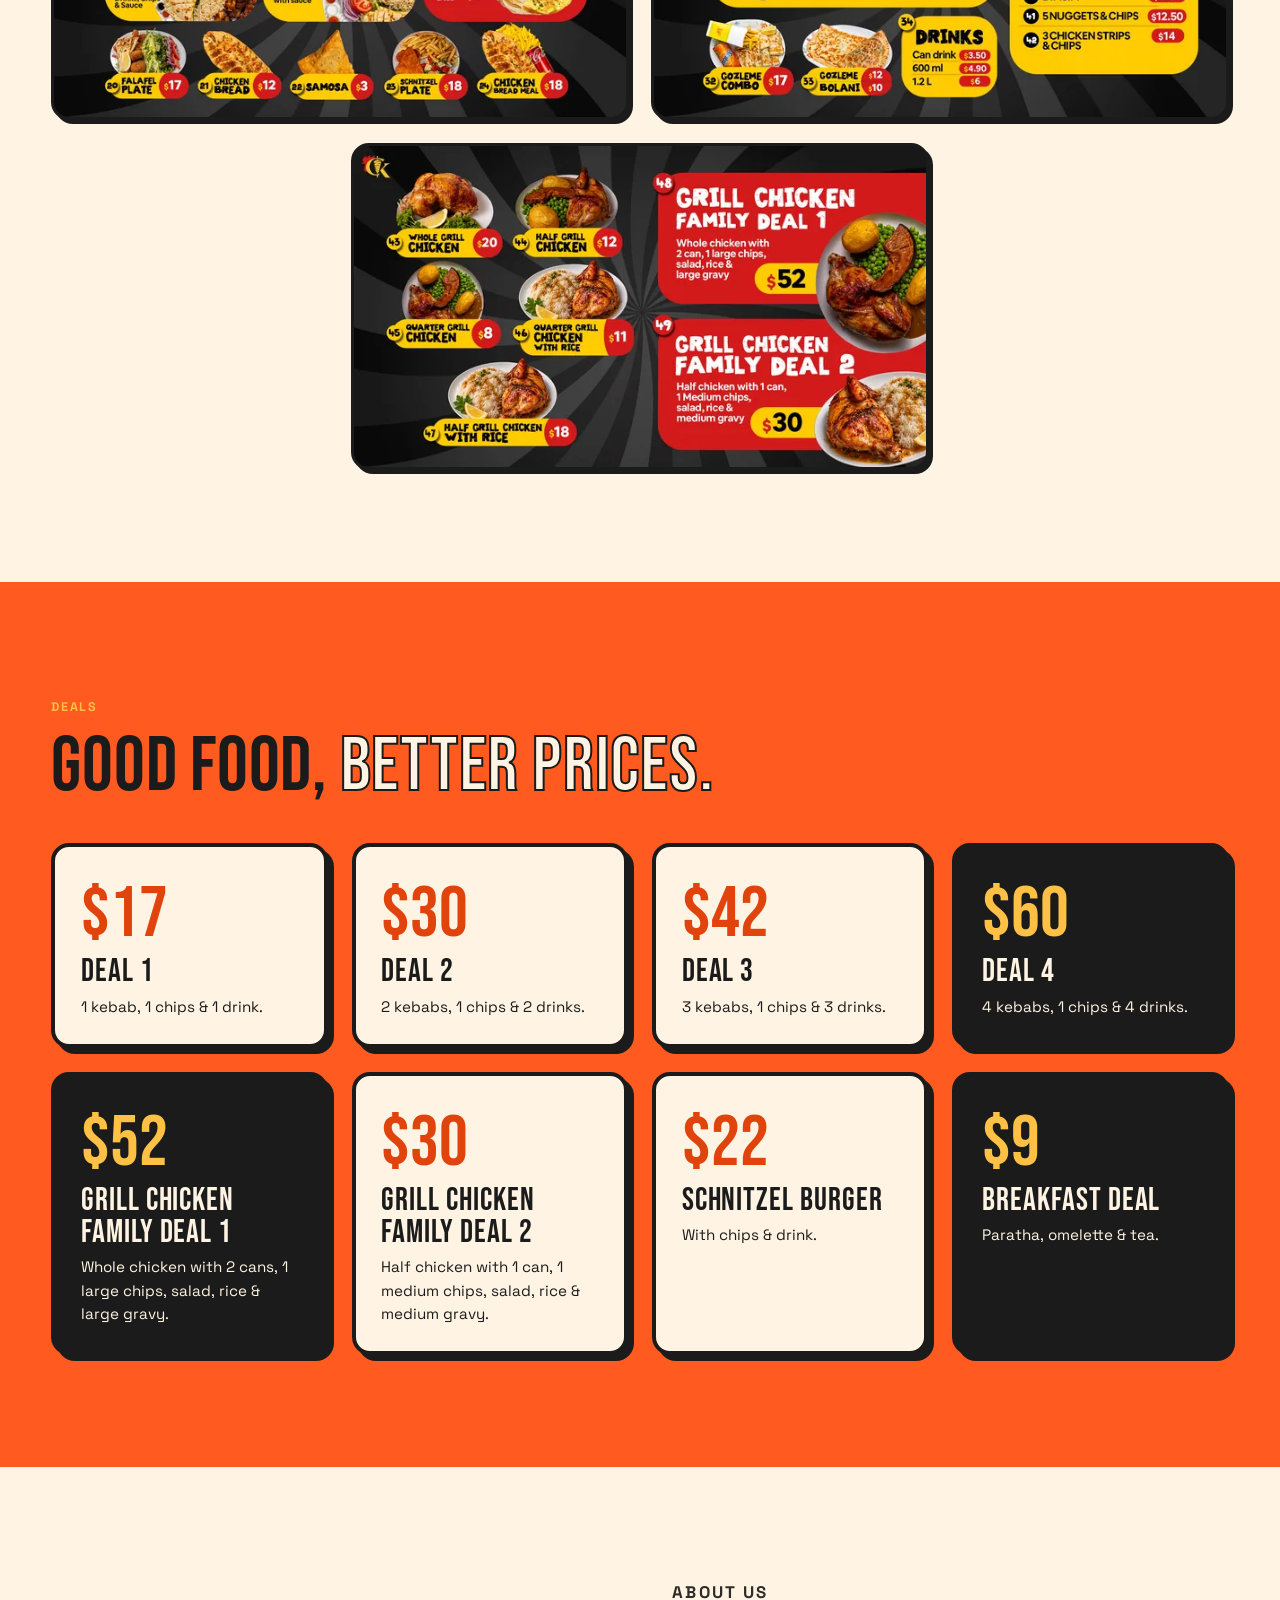
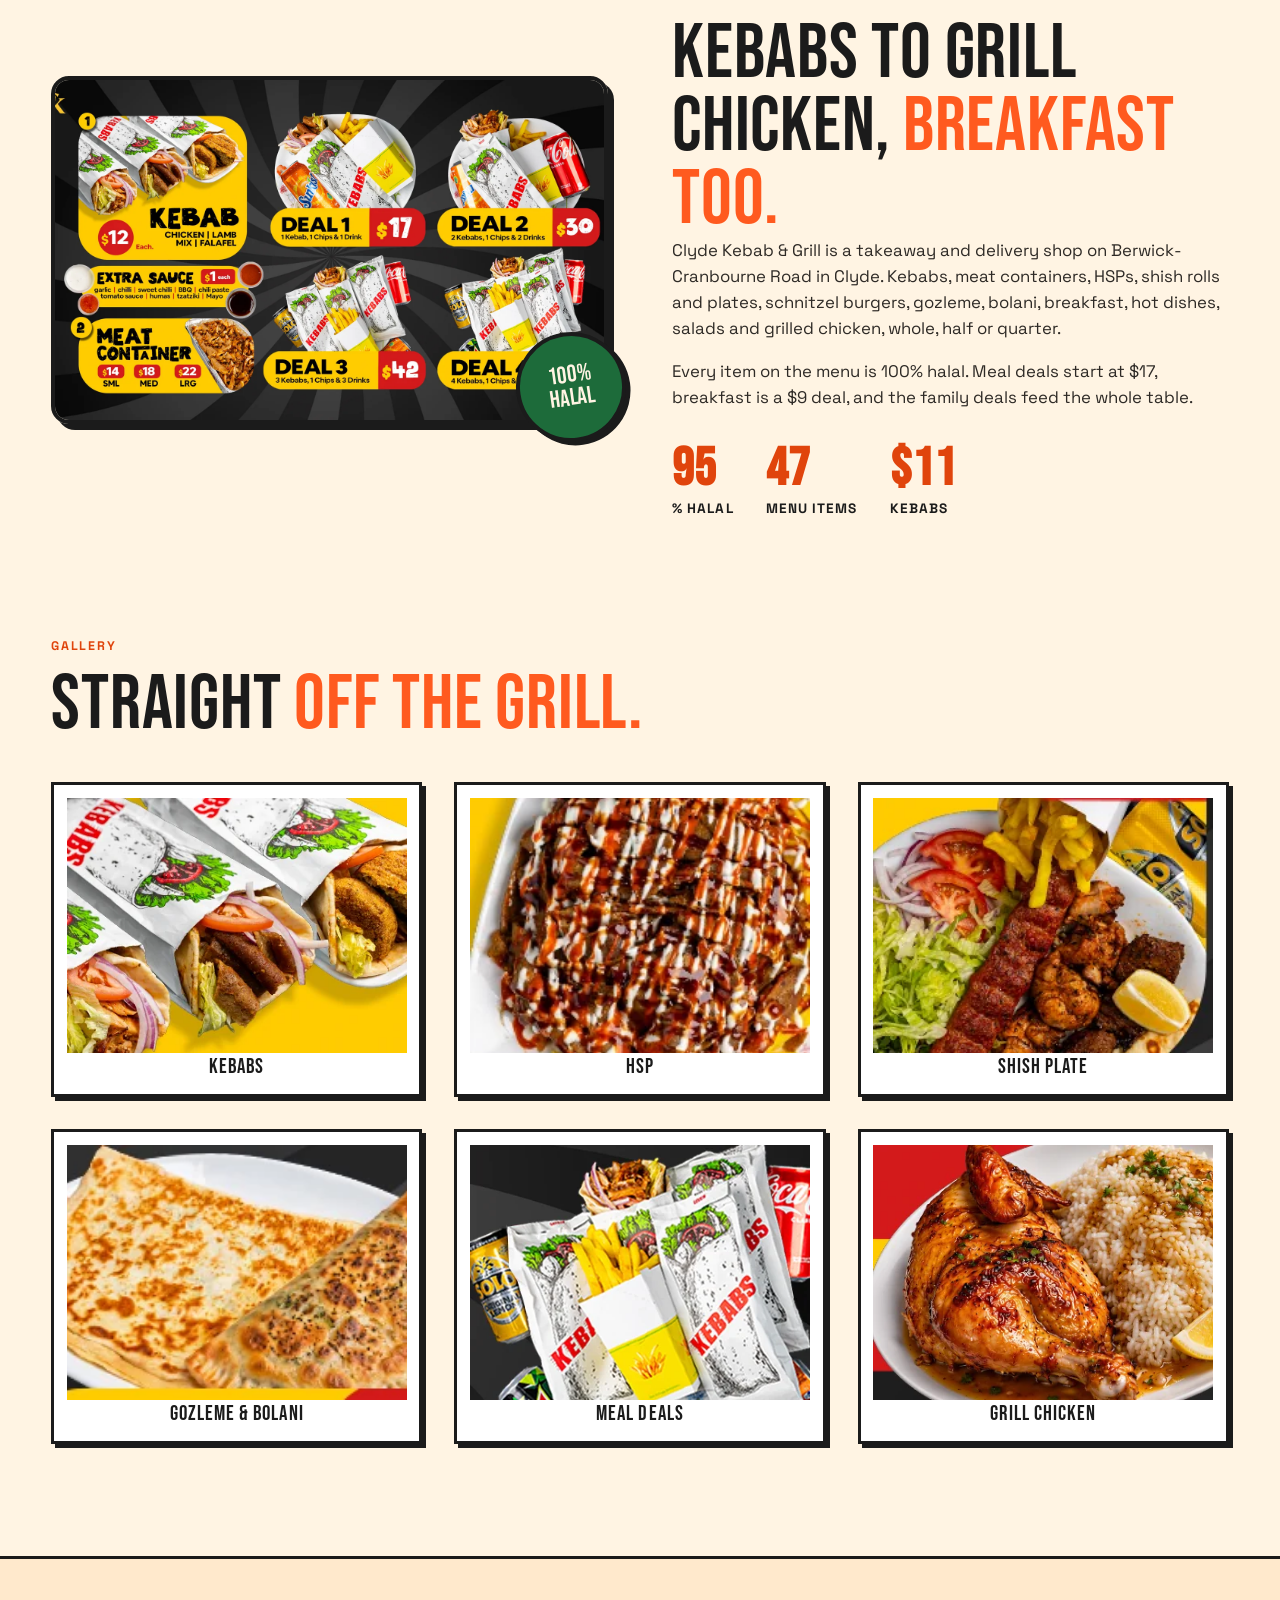
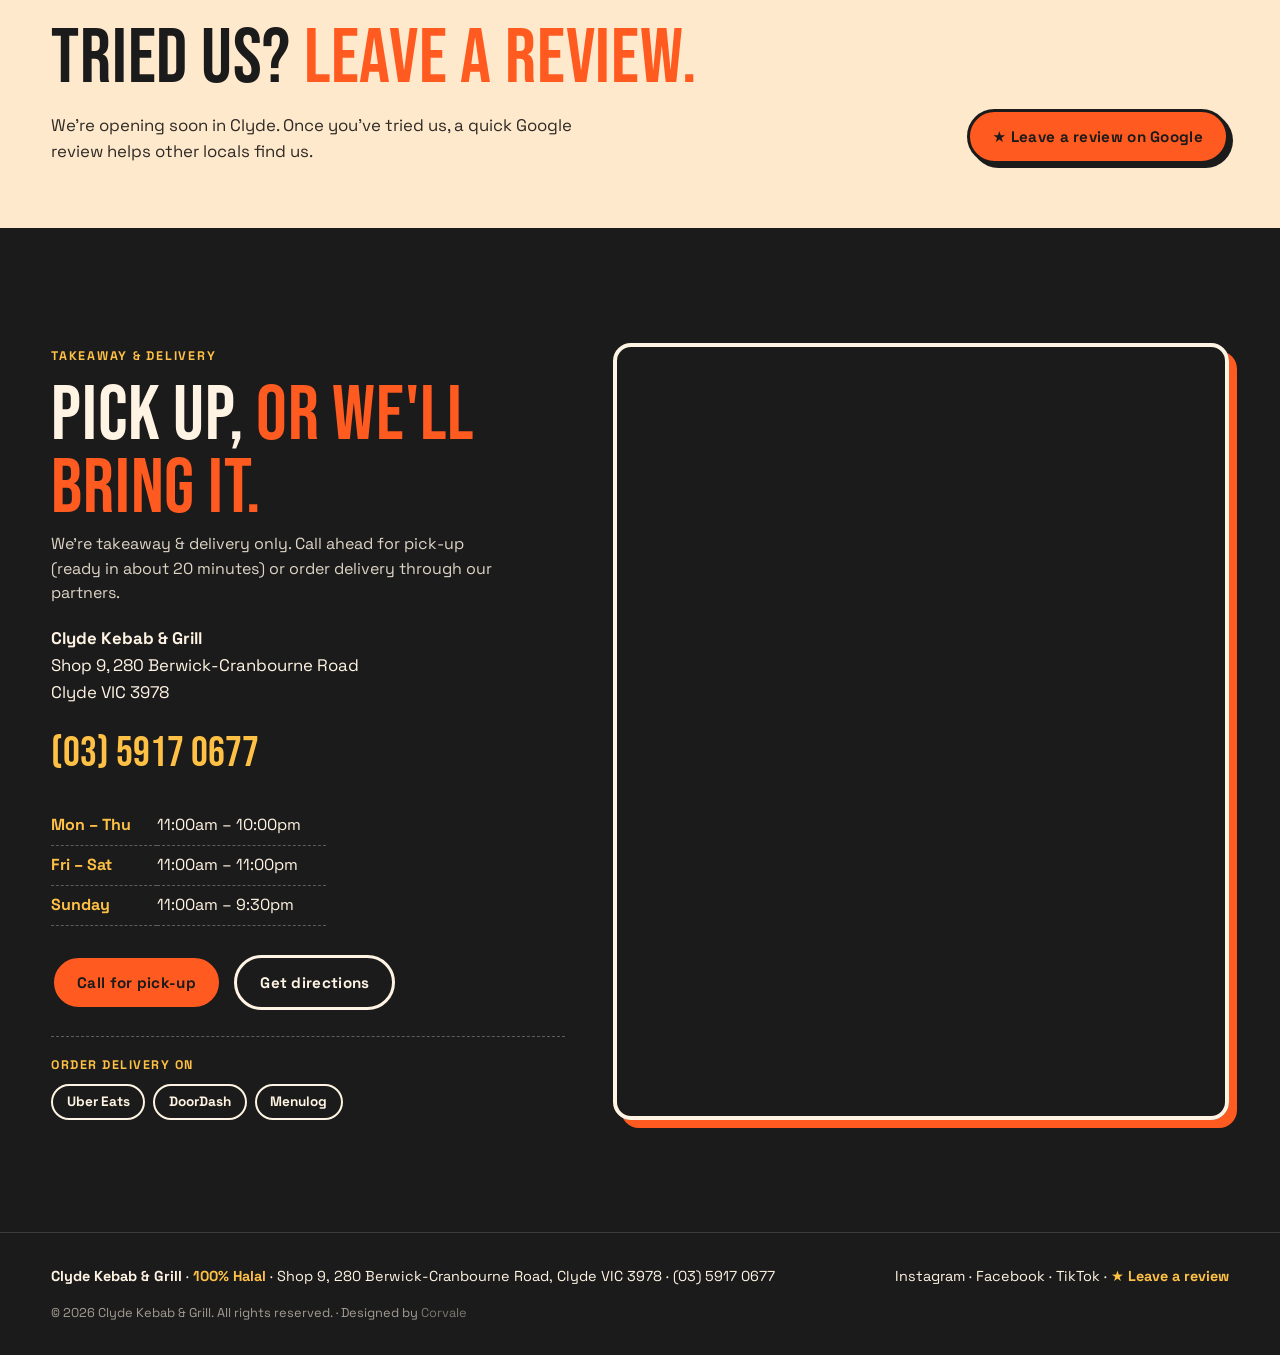
==== commit 0f8c311c: "Remove window-poster and old-board photos from Street Bold final The window posters are outdated too" ====
--- a/01-street-bold-final/index.html
+++ b/01-street-bold-final/index.html
@@ -9,12 +9,12 @@
   <meta name="copyright" content="Designed and developed by Corvale. Unauthorized copying or reproduction is prohibited." />
   <meta property="og:title" content="Clyde Kebab & Grill" />
   <meta property="og:description" content="100% halal kebabs, HSPs, shish plates and grilled chicken in Clyde, Melbourne. Takeaway &amp; delivery." />
-  <meta property="og:image" content="https://clydekebabandgrill.com.au/images/og-storefront.jpg" />
+  <meta property="og:image" content="https://clydekebabandgrill.com.au/images/og-menu.jpg" />
   <link rel="icon" href="data:image/svg+xml,%3Csvg xmlns='http://www.w3.org/2000/svg' viewBox='0 0 64 64'%3E%3Ccircle cx='32' cy='32' r='30' fill='%23FF5A1F'/%3E%3Ctext x='32' y='42' font-size='30' text-anchor='middle' font-family='Arial Black' font-weight='900' fill='%231B1B1B'%3ECK%3C/text%3E%3C/svg%3E" />
   <link rel="preconnect" href="https://fonts.googleapis.com" />
   <link rel="preconnect" href="https://fonts.gstatic.com" crossorigin />
   <link href="https://fonts.googleapis.com/css2?family=Bebas+Neue&family=Space+Grotesk:wght@400;500;700&display=swap" rel="stylesheet" />
-  <link rel="stylesheet" href="styles.css?v=20261106" />
+  <link rel="stylesheet" href="styles.css?v=20261106b" />
 </head>
 <body>
 
@@ -83,10 +83,10 @@
 
         <div class="hero__visual">
           <figure class="hero__photo hero__photo--main">
-            <img src="images/hero-chicken.webp" alt="Grilled chicken with roast potatoes, pumpkin, peas and gravy" width="900" height="1125" loading="eager" />
+            <img src="images/photos/hero-grill-chicken.webp" alt="Grill chicken with potatoes, peas and gravy" width="345" height="431" loading="eager" />
           </figure>
           <figure class="hero__photo hero__photo--small">
-            <img src="images/kebabs.webp" alt="Chicken, lamb and falafel kebabs wrapped to go" width="440" height="270" loading="eager" />
+            <img src="images/photos/hero-kebabs.webp" alt="Chicken, lamb and falafel kebabs" width="290" height="290" loading="eager" />
           </figure>
           <div class="sticker sticker--spin" aria-hidden="true">
             <svg viewBox="0 0 100 100">
@@ -220,12 +220,12 @@
     <section class="story" id="story">
       <div class="container story__grid">
         <div class="story__img reveal">
-          <img src="images/storefront-2.webp" alt="Clyde Kebab &amp; Grill shopfront with the menu board and 'From wraps to grill, all in one place' window graphics" width="1600" height="893" loading="lazy" />
+          <img src="images/boards/board-1.webp" alt="Clyde Kebab &amp; Grill menu board: kebabs, extra sauce, meat container and meal deals" width="1600" height="896" loading="lazy" />
           <div class="story__stamp">100%<br>Halal</div>
         </div>
         <div class="story__copy">
           <p class="eyebrow">About us</p>
-          <h2 class="h2">From wraps to grill, <em>all in one place.</em></h2>
+          <h2 class="h2">Kebabs to grill chicken, <em>breakfast too.</em></h2>
           <p>
             Clyde Kebab &amp; Grill is a takeaway and delivery shop on Berwick-Cranbourne Road in Clyde.
             Kebabs, meat containers, HSPs, shish rolls and plates, schnitzel burgers, gozleme, bolani,
@@ -251,12 +251,12 @@
           <h2 class="h2">Straight <em>off the grill.</em></h2>
         </div>
         <div class="polaroids">
-          <figure class="polaroid reveal"><img src="images/kebabs.webp" alt="Chicken, lamb and falafel kebabs" width="440" height="270" loading="lazy" /><figcaption>Kebabs</figcaption></figure>
-          <figure class="polaroid reveal"><img src="images/hsp.webp" alt="HSP loaded with meat, chips and sauces" width="700" height="890" loading="lazy" /><figcaption>HSP</figcaption></figure>
-          <figure class="polaroid reveal"><img src="images/shish-plate.webp" alt="Shish plate with skewers, salad, chips and bread" width="800" height="753" loading="lazy" /><figcaption>Shish plate</figcaption></figure>
-          <figure class="polaroid reveal"><img src="images/bolani-gozleme.webp" alt="Bolani and gozleme on a plate" width="1000" height="527" loading="lazy" /><figcaption>Bolani &amp; gozleme</figcaption></figure>
-          <figure class="polaroid reveal"><img src="images/meal-deals.webp" alt="Kebabs, chips and drinks meal deal" width="480" height="300" loading="lazy" /><figcaption>Meal deals</figcaption></figure>
-          <figure class="polaroid reveal"><img src="images/storefront.webp" alt="Clyde Kebab &amp; Grill shopfront with kebab, HSP, shish plate and grilled chicken window graphics" width="1595" height="894" loading="lazy" /><figcaption>The shopfront</figcaption></figure>
+          <figure class="polaroid reveal"><img src="images/photos/kebabs.webp" alt="Chicken, lamb and falafel kebabs" width="375" height="281" loading="lazy" /><figcaption>Kebabs</figcaption></figure>
+          <figure class="polaroid reveal"><img src="images/photos/hsp.webp" alt="HSP with meat, chips and sauces" width="218" height="287" loading="lazy" /><figcaption>HSP</figcaption></figure>
+          <figure class="polaroid reveal"><img src="images/photos/shish-plate.webp" alt="Shish plate with skewers, salad and chips" width="260" height="195" loading="lazy" /><figcaption>Shish plate</figcaption></figure>
+          <figure class="polaroid reveal"><img src="images/photos/gozleme-bolani.webp" alt="Gozleme and bolani on a plate" width="294" height="155" loading="lazy" /><figcaption>Gozleme &amp; bolani</figcaption></figure>
+          <figure class="polaroid reveal"><img src="images/photos/meal-deals.webp" alt="Deal 4: kebabs, chips and drinks" width="420" height="315" loading="lazy" /><figcaption>Meal deals</figcaption></figure>
+          <figure class="polaroid reveal"><img src="images/photos/grill-chicken.webp" alt="Half grill chicken with rice" width="369" height="277" loading="lazy" /><figcaption>Grill chicken</figcaption></figure>
         </div>
       </div>
     </section>
@@ -312,10 +312,6 @@
               src="https://www.google.com/maps?q=280+Berwick-Cranbourne+Rd,+Clyde+VIC+3978&z=16&output=embed"
               loading="lazy" referrerpolicy="no-referrer-when-downgrade" allowfullscreen></iframe>
           </div>
-          <figure class="visit__shop">
-            <img src="images/storefront-2.webp" alt="Clyde Kebab &amp; Grill entrance with the menu board and 'From wraps to grill, all in one place' window graphics" width="1600" height="893" loading="lazy" />
-            <figcaption>Look for the yellow windows at Shop 9.</figcaption>
-          </figure>
         </div>
       </div>
     </section>
@@ -349,7 +345,7 @@
     window.__PROTECTED__ = true;
     console.log('%cDesigned by Corvale - Unauthorized copying prohibited', 'font-weight: bold; color: #FF5A1F;');
   </script>
-  <script src="menu-data.js?v=20261106"></script>
-  <script src="script.js?v=20261106"></script>
+  <script src="menu-data.js?v=20261106b"></script>
+  <script src="script.js?v=20261106b"></script>
 </body>
 </html>
--- a/01-street-bold-final/styles.css
+++ b/01-street-bold-final/styles.css
@@ -409,14 +409,8 @@
 .delivery__btn { border: 2px solid var(--cream); border-radius: 999px; padding: .4em 1em; font-weight: 700; font-size: .85rem; transition: .2s var(--ease); }
 .delivery__btn:hover { background: var(--mustard); color: var(--ink); border-color: var(--mustard); transform: translateY(-2px); }
 .visit__side { display: flex; flex-direction: column; gap: 1.8rem; }
-.visit__map { border: 4px solid var(--cream); border-radius: var(--radius); overflow: hidden; box-shadow: 8px 8px 0 var(--flame); }
-.visit__map iframe { display: block; width: 100%; height: 300px; border: 0; filter: saturate(.9); }
-.visit__shop { flex: none; margin: 0; position: relative; border: 4px solid var(--cream); border-radius: var(--radius); overflow: hidden; box-shadow: 8px 8px 0 var(--mustard); }
-.visit__shop img { width: 100%; height: auto; aspect-ratio: 16 / 9; object-fit: cover; }
-.visit__shop figcaption {
-  position: absolute; left: .8rem; bottom: .8rem; padding: .35em .9em; border-radius: 999px;
-  background: var(--mustard); color: var(--ink); border: 2px solid var(--ink); font-size: .82rem; font-weight: 700;
-}
+.visit__map { flex: 1; border: 4px solid var(--cream); border-radius: var(--radius); overflow: hidden; box-shadow: 8px 8px 0 var(--flame); }
+.visit__map iframe { display: block; width: 100%; height: 100%; min-height: 300px; border: 0; filter: saturate(.9); }
 
 /* ---------- footer ---------- */
 .footer { background: var(--ink); color: var(--cream); border-top: 1px solid rgba(255,244,227,.15); padding: 2rem 0; font-size: .9rem; }
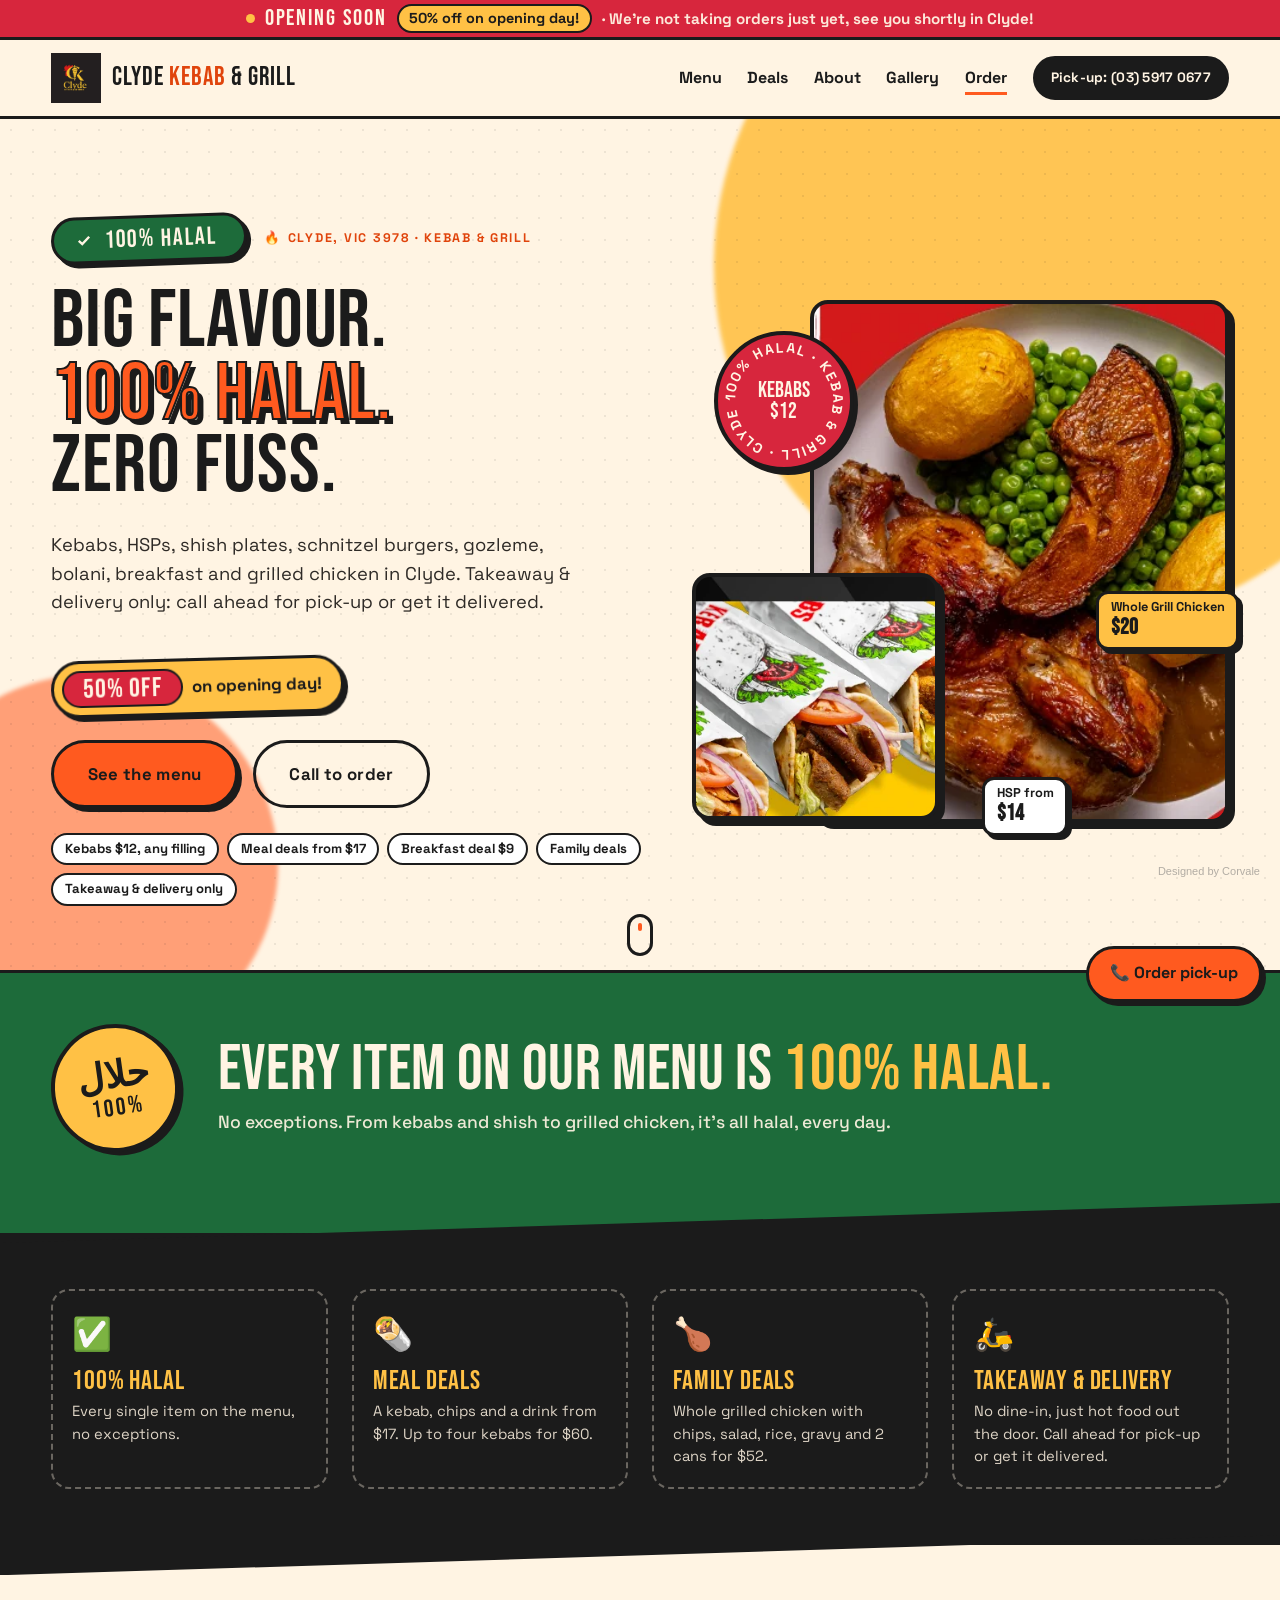
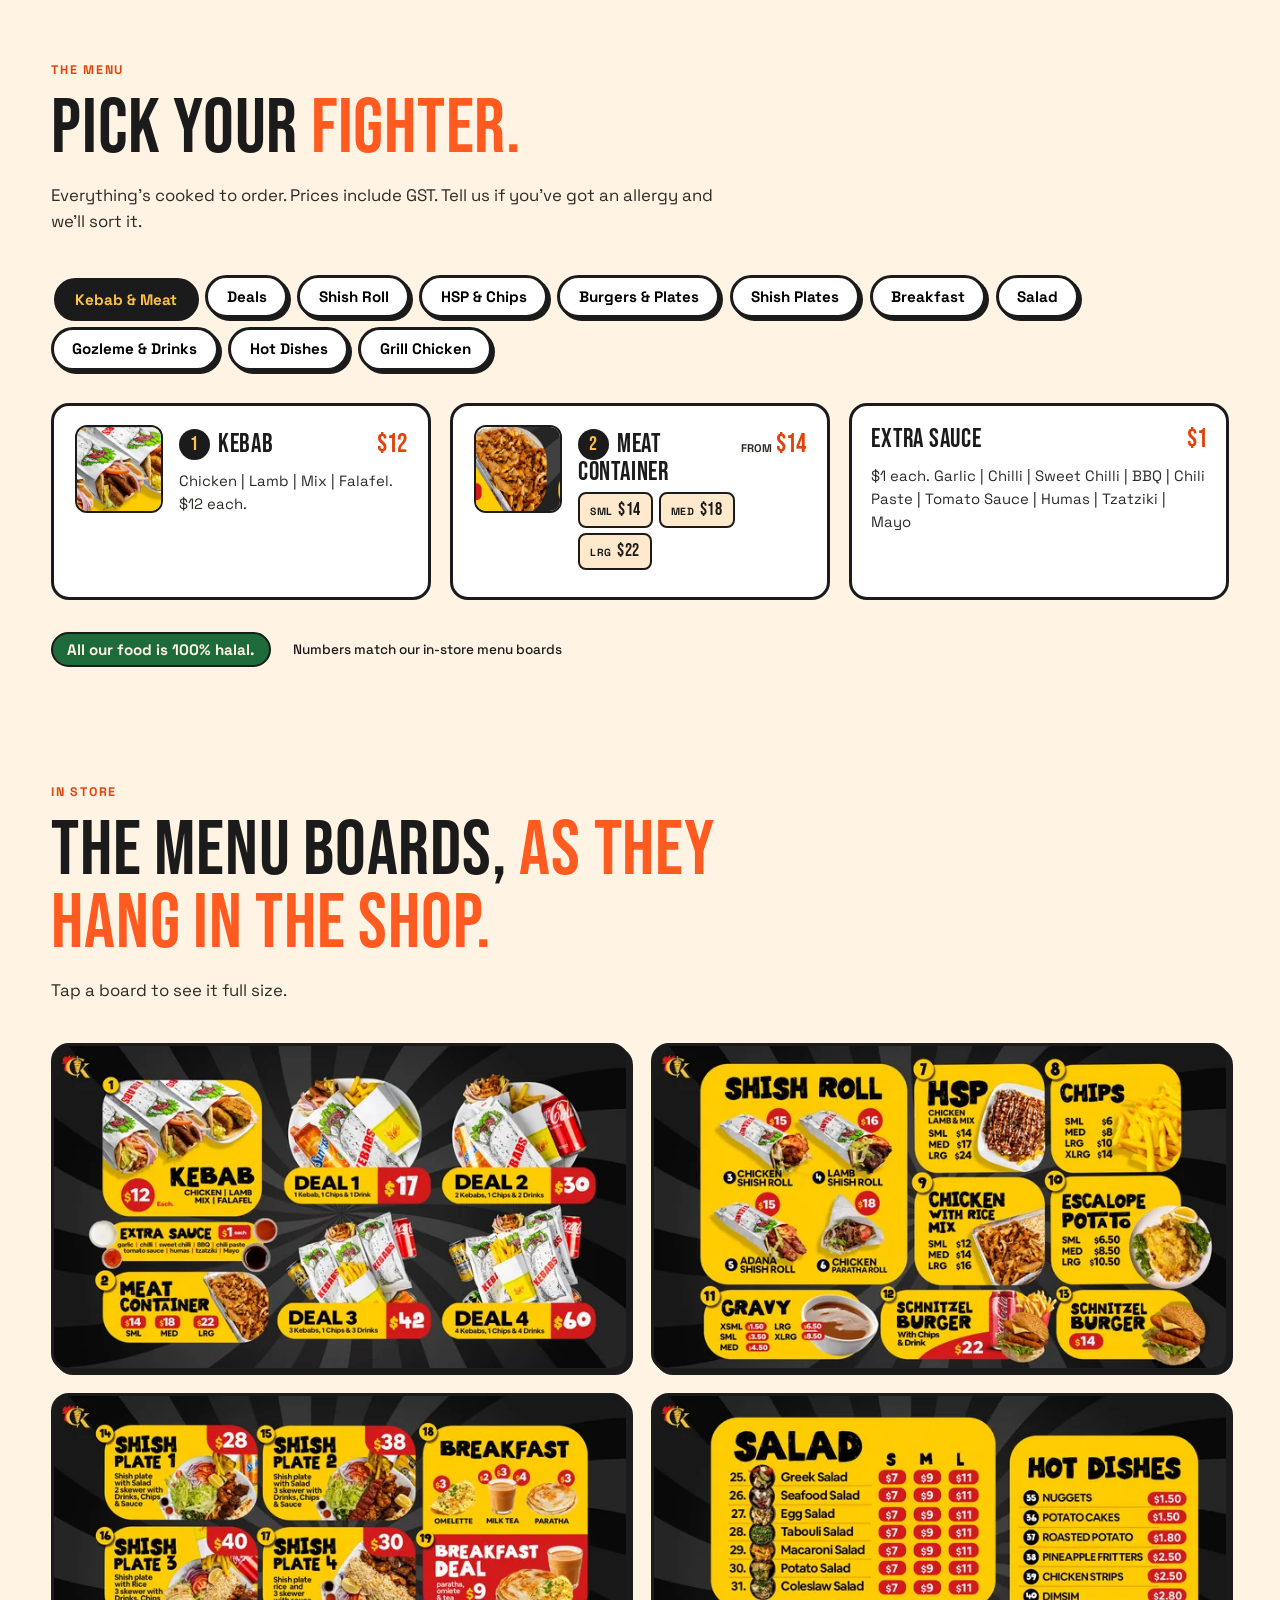
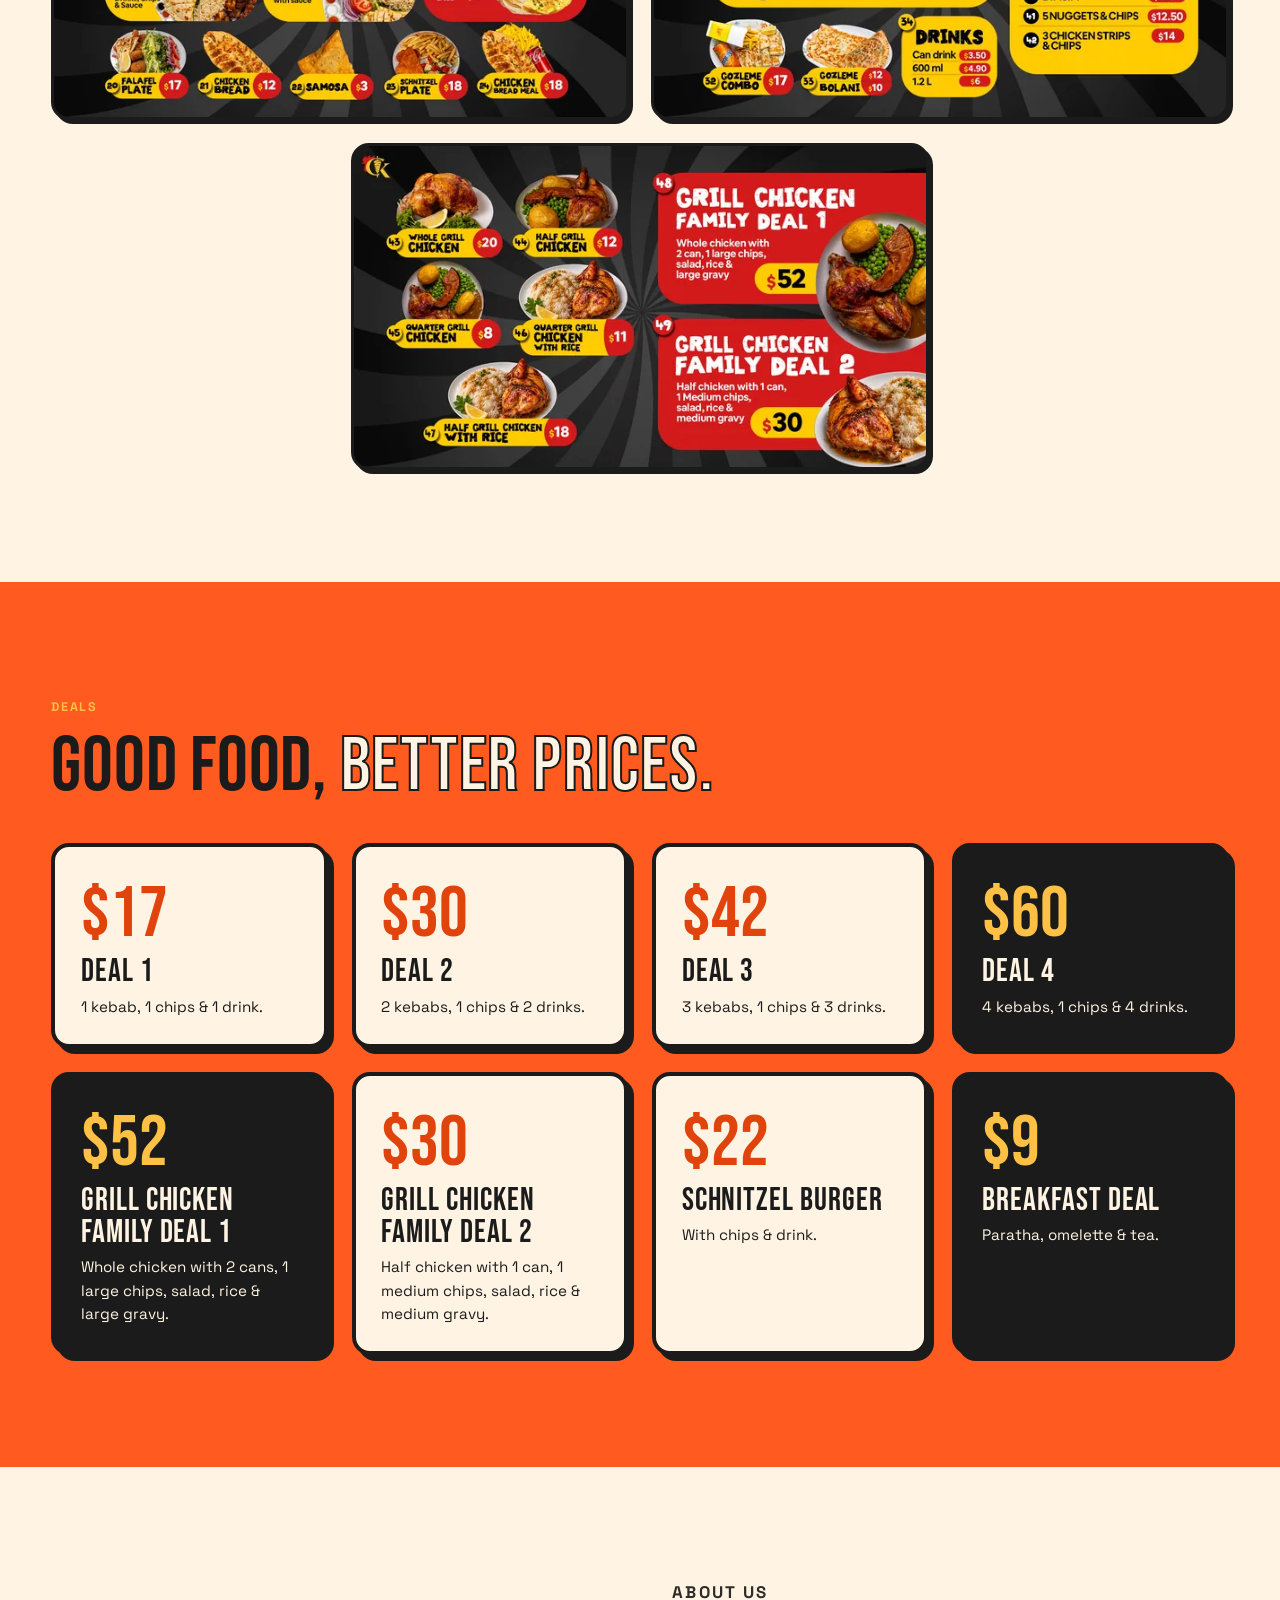
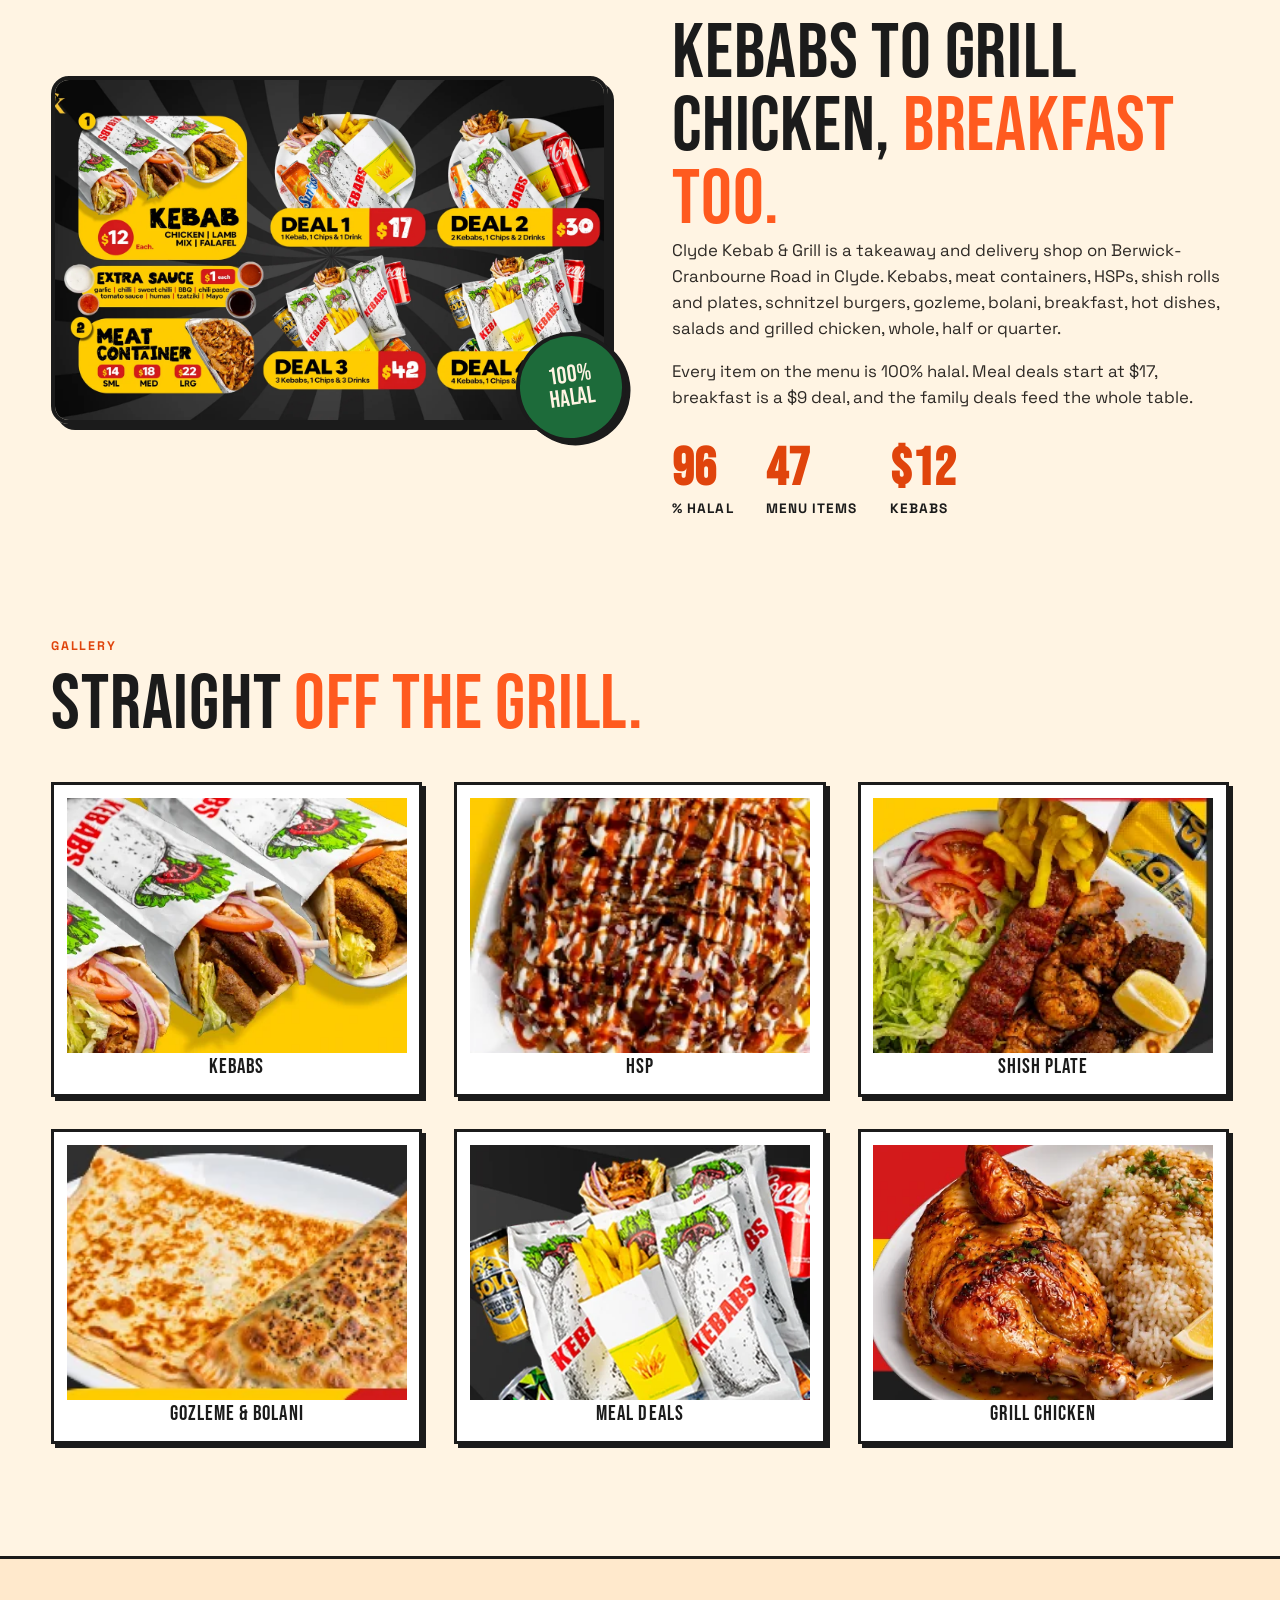
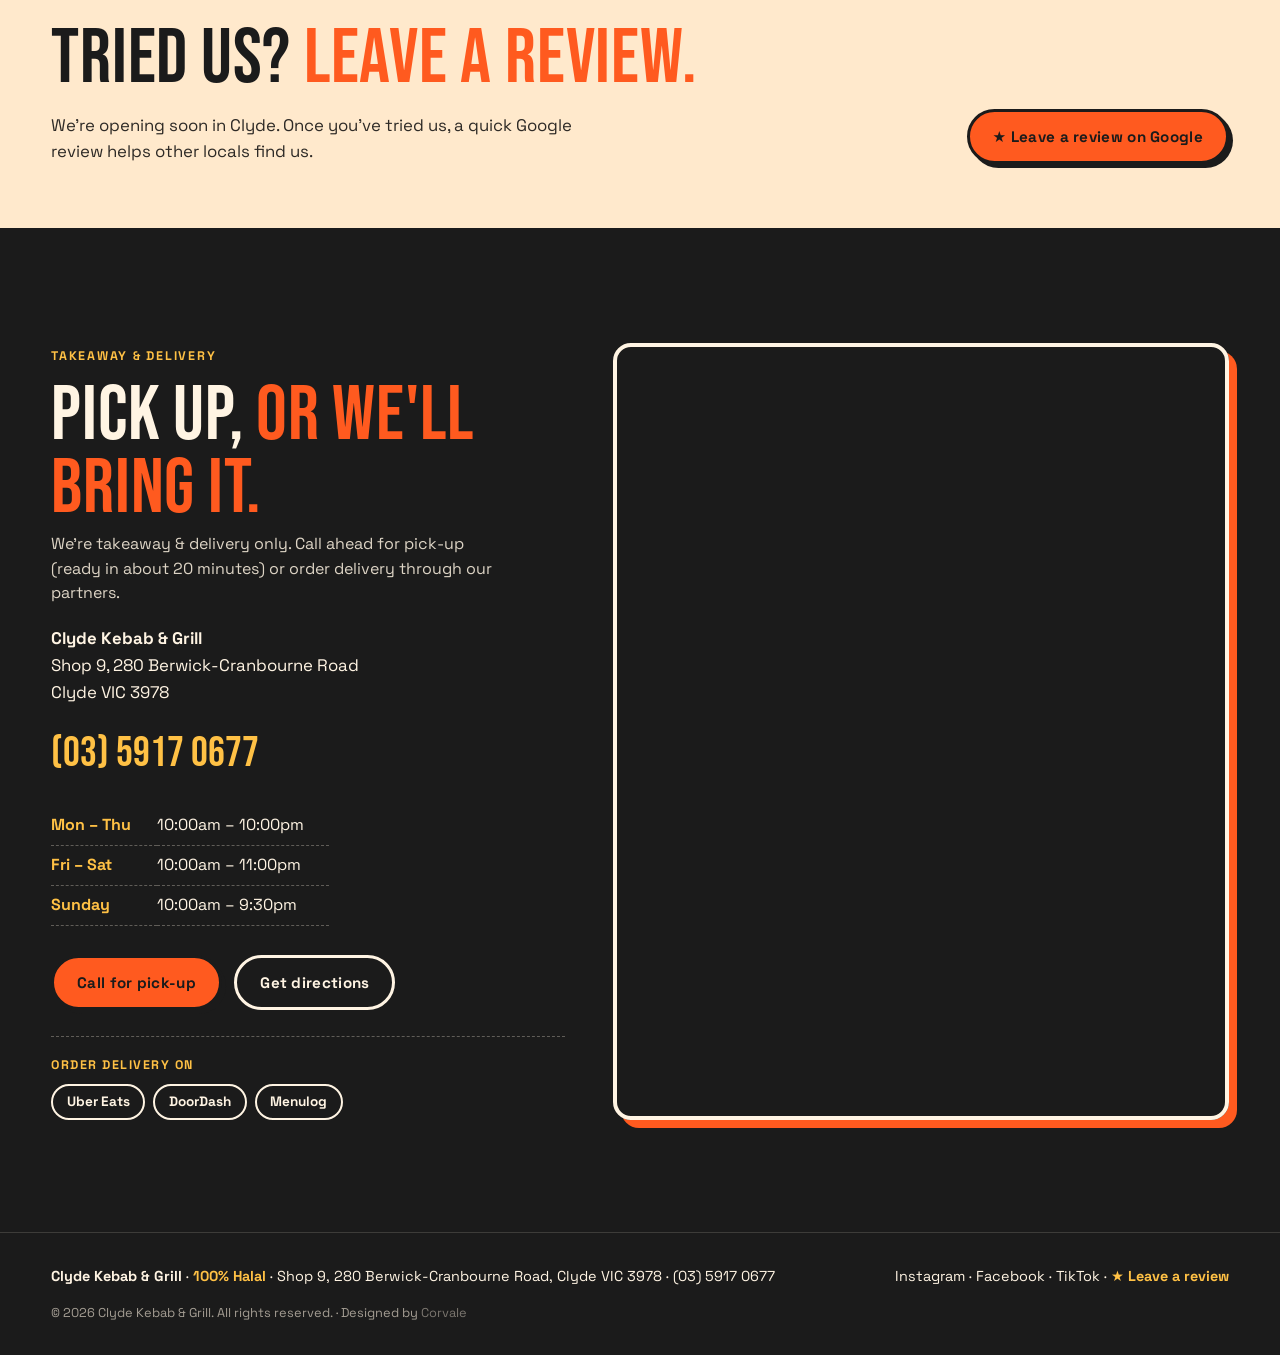
==== commit 9953c193: "Open at 10am every day on Street Bold final Co-Authored-By: Claude Opus 5.5 <noreply@anthropic.com> " ====
--- a/01-street-bold-final/index.html
+++ b/01-street-bold-final/index.html
@@ -289,9 +289,9 @@
           <a href="tel:+61359170677" class="visit__phone">(03) 5917 0677</a>
 
           <table class="hours">
-            <tr><td>Mon – Thu</td><td>11:00am – 10:00pm</td></tr>
-            <tr><td>Fri – Sat</td><td>11:00am – 11:00pm</td></tr>
-            <tr><td>Sunday</td><td>11:00am – 9:30pm</td></tr>
+            <tr><td>Mon – Thu</td><td>10:00am – 10:00pm</td></tr>
+            <tr><td>Fri – Sat</td><td>10:00am – 11:00pm</td></tr>
+            <tr><td>Sunday</td><td>10:00am – 9:30pm</td></tr>
           </table>
 
           <div class="visit__actions">
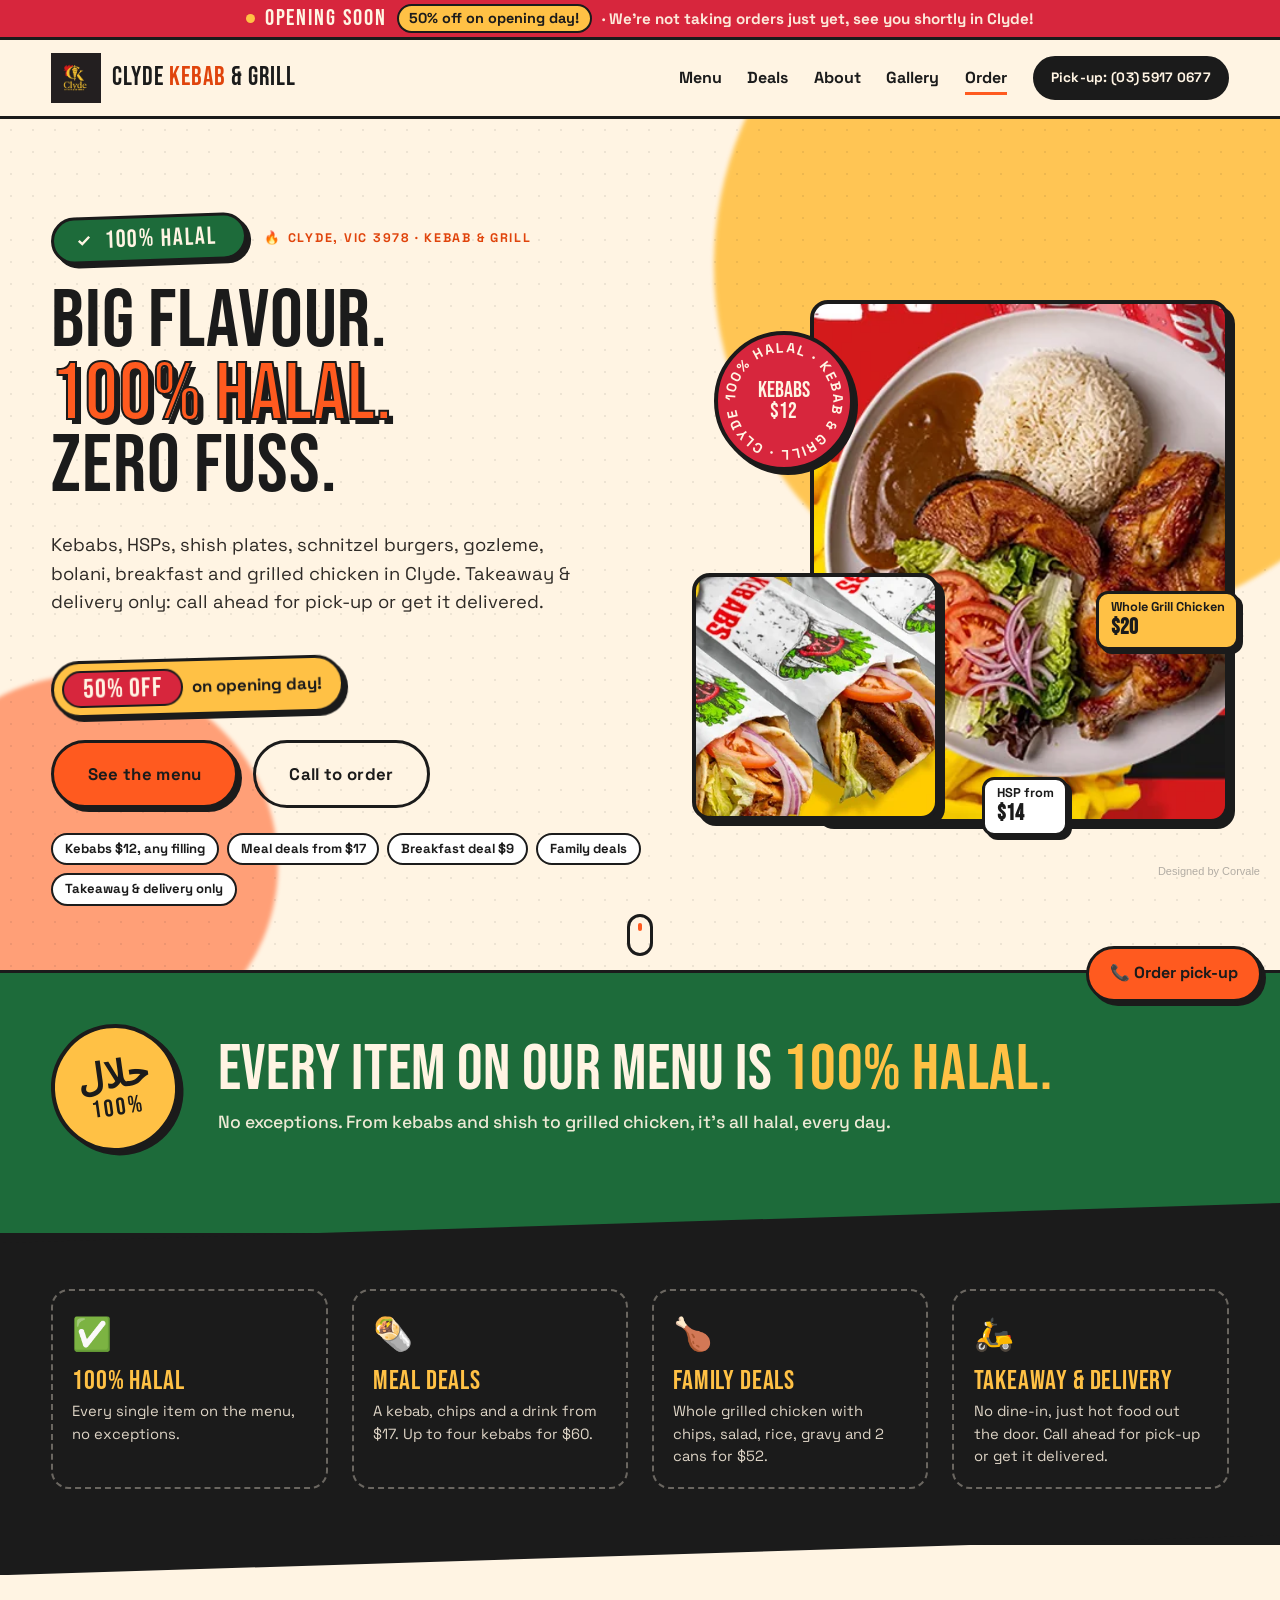
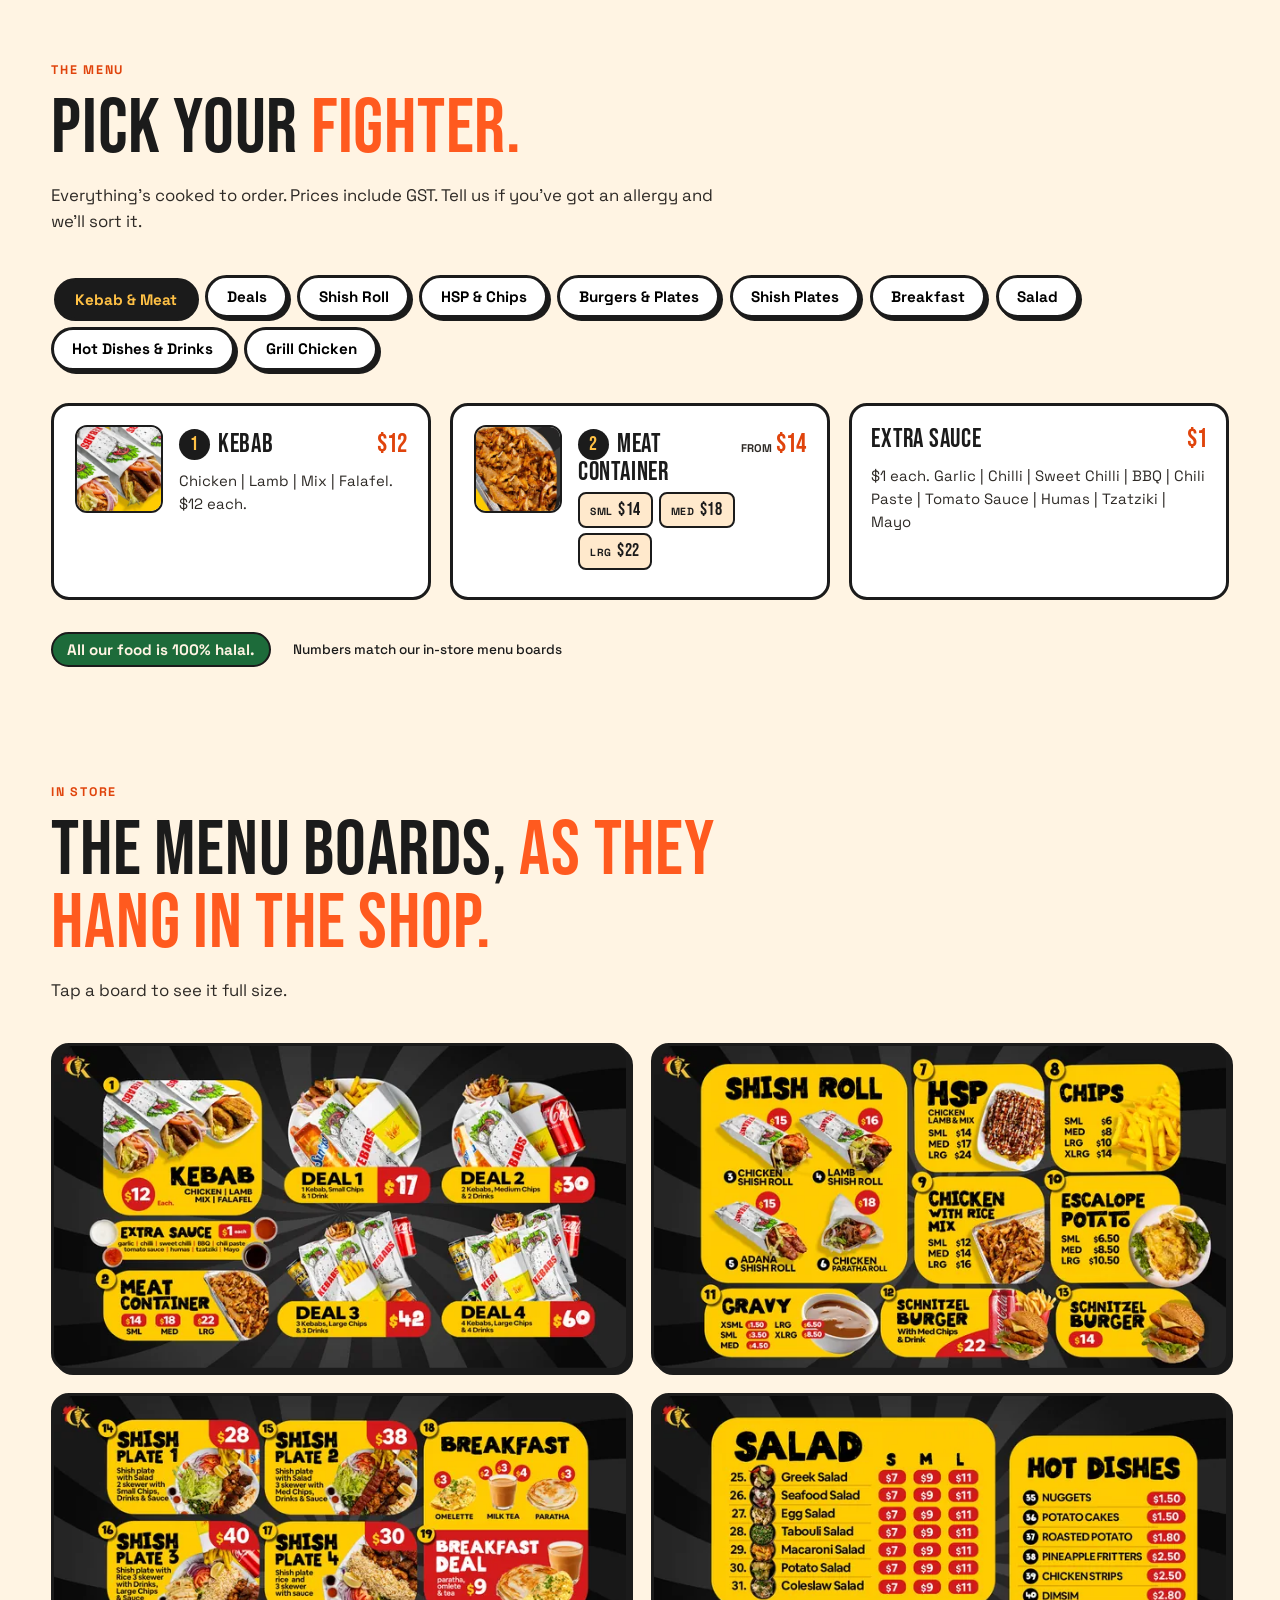
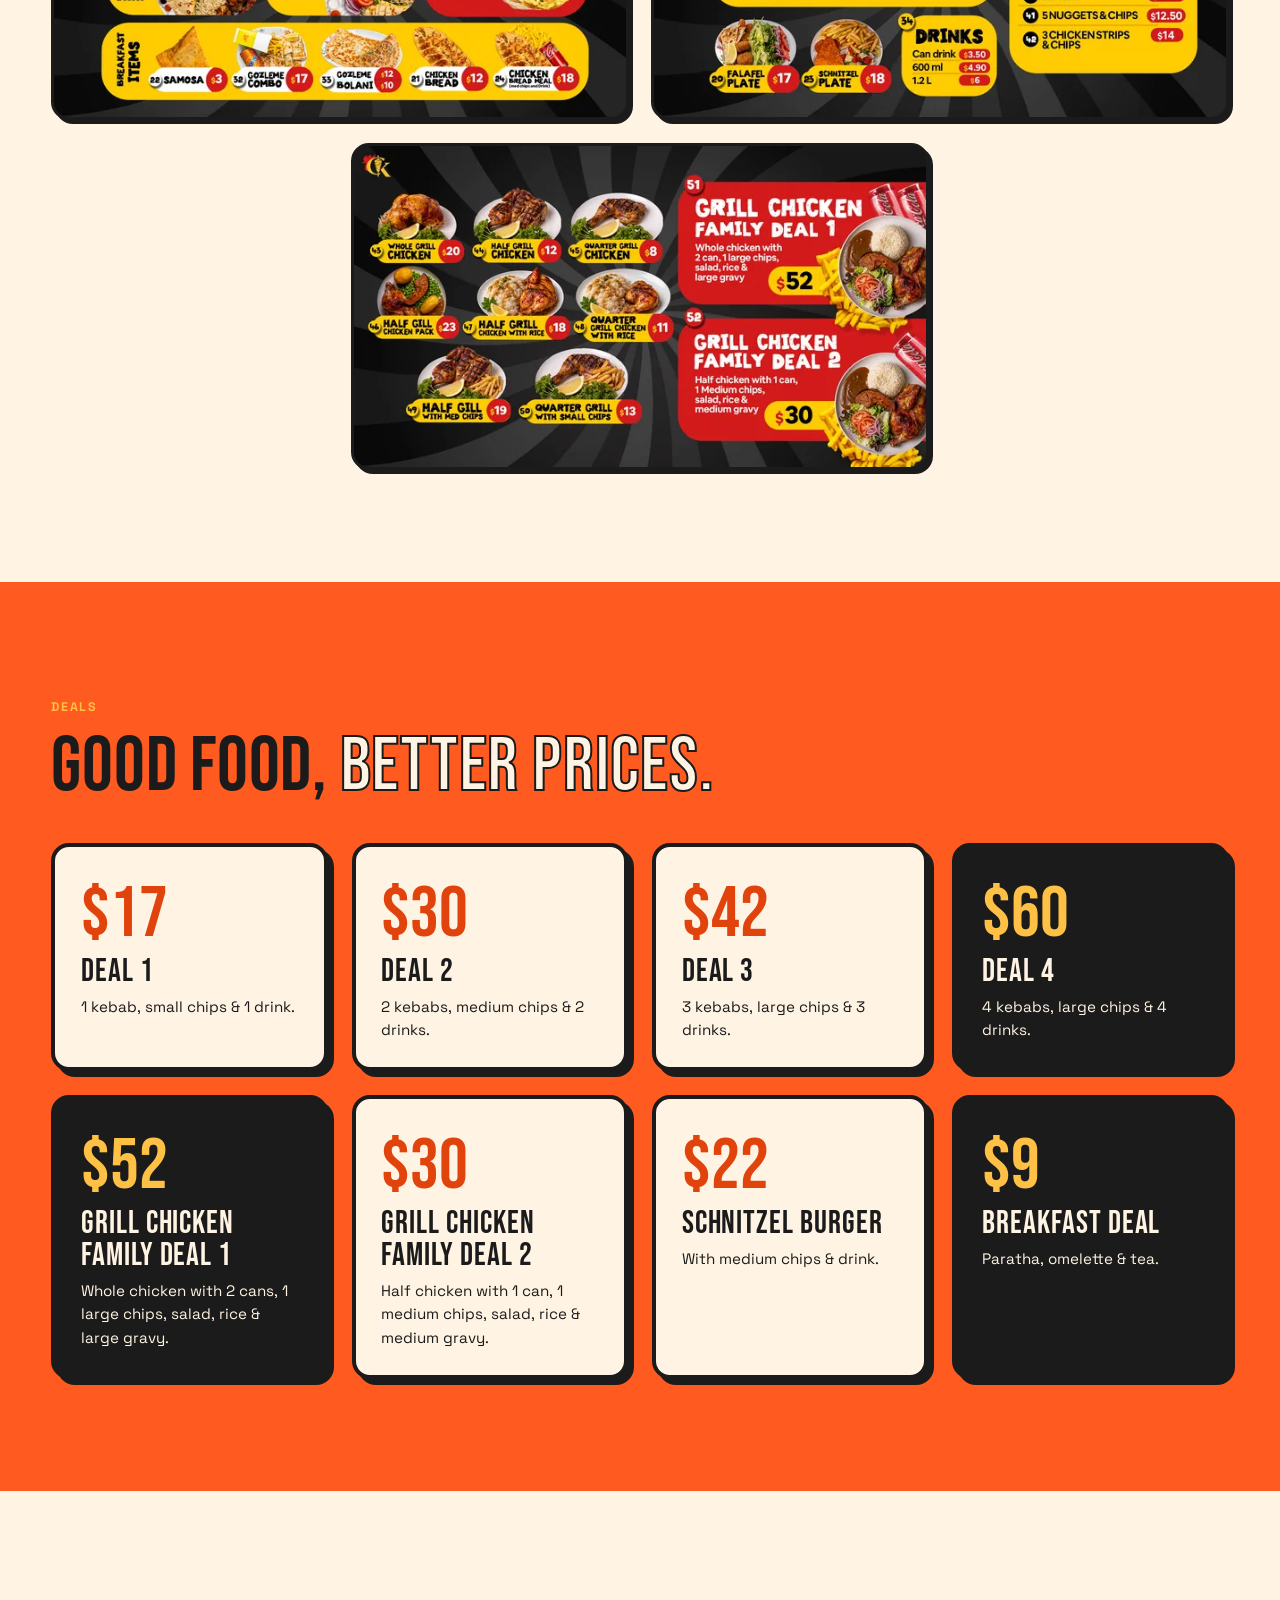
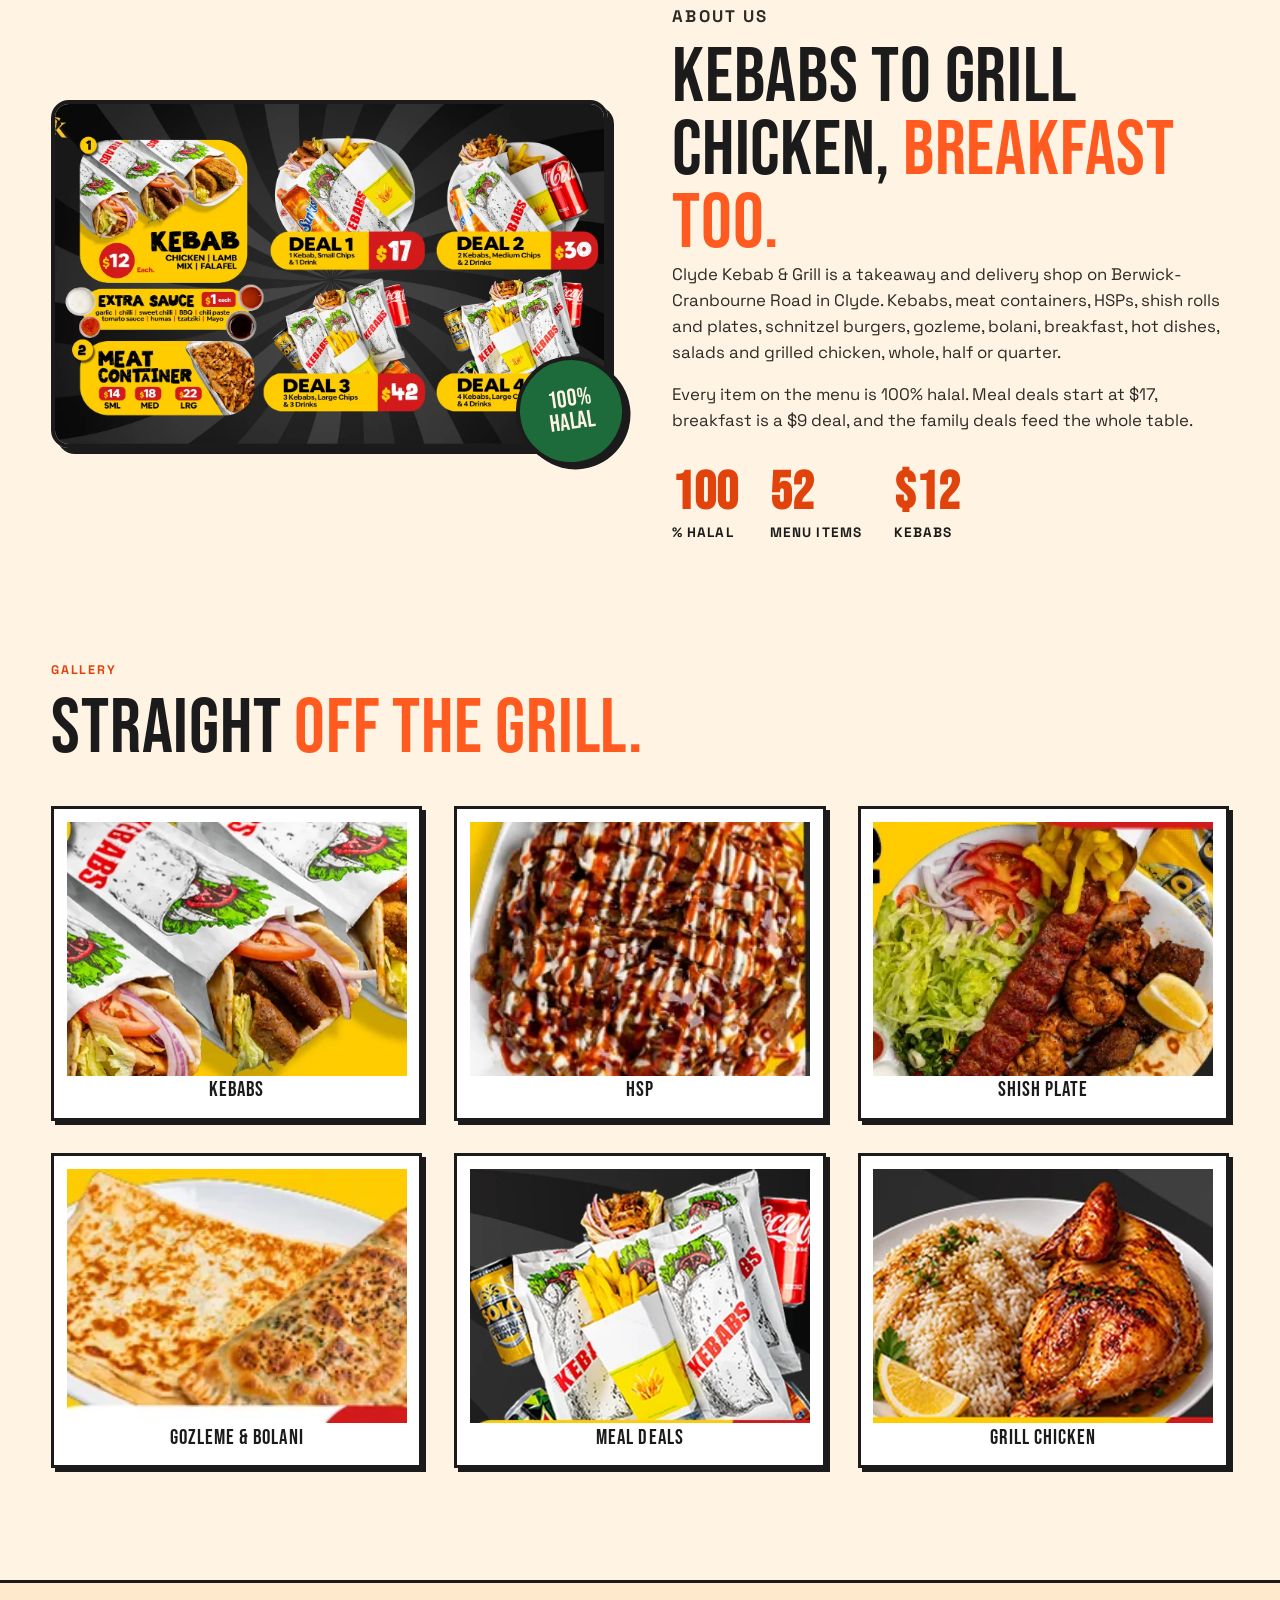
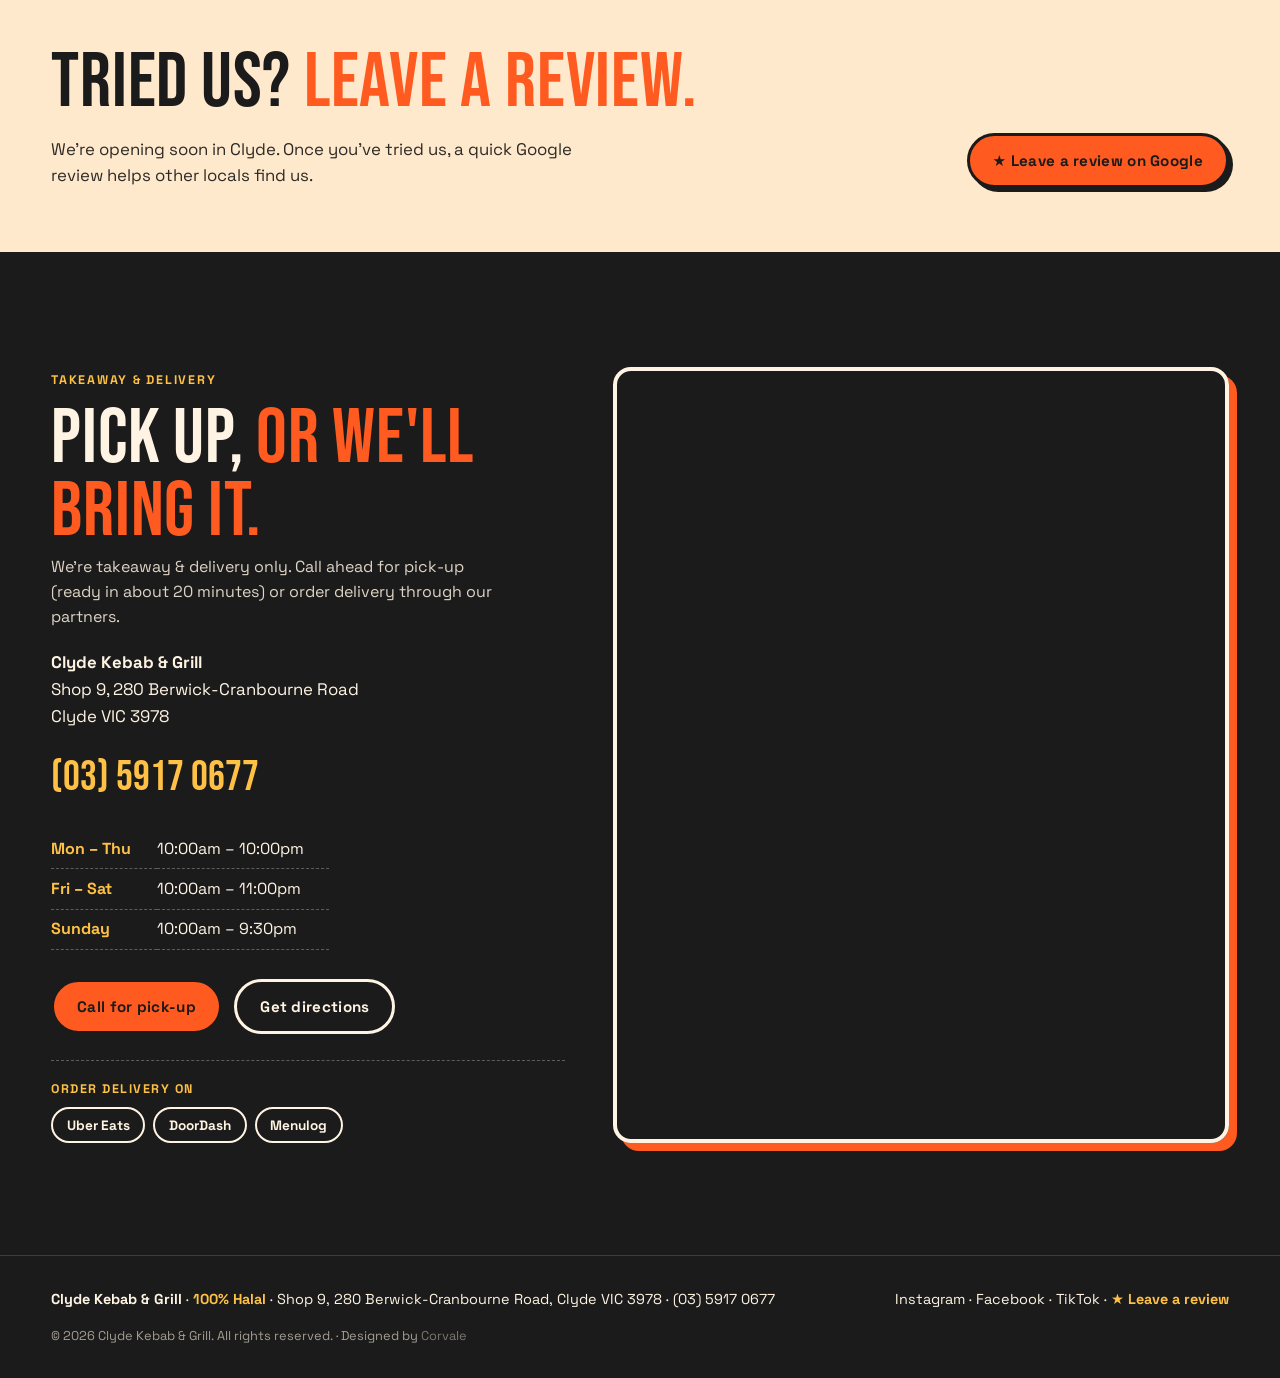
==== commit 9f2f794b: "Update Street Bold final to the new November 2026 menu (items 1-52) The new menu PDF is now the only" ====
--- a/01-street-bold-final/index.html
+++ b/01-street-bold-final/index.html
@@ -14,7 +14,7 @@
   <link rel="preconnect" href="https://fonts.googleapis.com" />
   <link rel="preconnect" href="https://fonts.gstatic.com" crossorigin />
   <link href="https://fonts.googleapis.com/css2?family=Bebas+Neue&family=Space+Grotesk:wght@400;500;700&display=swap" rel="stylesheet" />
-  <link rel="stylesheet" href="styles.css?v=20261106b" />
+  <link rel="stylesheet" href="styles.css?v=20261111" />
 </head>
 <body>
 
@@ -83,7 +83,7 @@
 
         <div class="hero__visual">
           <figure class="hero__photo hero__photo--main">
-            <img src="images/photos/hero-grill-chicken.webp" alt="Grill chicken with potatoes, peas and gravy" width="345" height="431" loading="eager" />
+            <img src="images/photos/hero-grill-chicken.webp" alt="Grill chicken with rice, salad, pumpkin and gravy" width="345" height="431" loading="eager" />
           </figure>
           <figure class="hero__photo hero__photo--small">
             <img src="images/photos/hero-kebabs.webp" alt="Chicken, lamb and falafel kebabs" width="290" height="290" loading="eager" />
@@ -155,11 +155,11 @@
           <p class="section-head__lead">Tap a board to see it full size.</p>
         </div>
         <div class="boards__grid">
-          <button type="button" class="board" data-full="images/boards/board-1.webp"><img src="images/boards/board-1-sm.webp" alt="Menu board: kebabs $12, extra sauce $1, meat container, and meal deals 1 to 4 from $17" width="640" height="359" loading="lazy" /></button>
+          <button type="button" class="board" data-full="images/boards/board-1.webp"><img src="images/boards/board-1-sm.webp" alt="Menu board: kebabs $12, extra sauce $1, meat container, and meal deals 1 to 4 from $17" width="640" height="361" loading="lazy" /></button>
           <button type="button" class="board" data-full="images/boards/board-2.webp"><img src="images/boards/board-2-sm.webp" alt="Menu board: shish rolls, HSP, chips, chicken with rice mix, escalope potato, gravy and schnitzel burgers" width="640" height="361" loading="lazy" /></button>
-          <button type="button" class="board" data-full="images/boards/board-3.webp"><img src="images/boards/board-3-sm.webp" alt="Menu board: shish plates 1 to 4, breakfast, breakfast deal, falafel plate, chicken bread, samosa and schnitzel plate" width="640" height="360" loading="lazy" /></button>
-          <button type="button" class="board" data-full="images/boards/board-4.webp"><img src="images/boards/board-4-sm.webp" alt="Menu board: salads, gozleme combo, gozleme, bolani, drinks and hot dishes" width="640" height="357" loading="lazy" /></button>
-          <button type="button" class="board" data-full="images/boards/board-5.webp"><img src="images/boards/board-5-sm.webp" alt="Menu board: grilled chicken and grill chicken family deals 1 and 2" width="640" height="359" loading="lazy" /></button>
+          <button type="button" class="board" data-full="images/boards/board-3.webp"><img src="images/boards/board-3-sm.webp" alt="Menu board: shish plates 1 to 4, breakfast, breakfast deal, samosa, gozleme combo, gozleme, bolani, chicken bread and chicken bread meal" width="640" height="361" loading="lazy" /></button>
+          <button type="button" class="board" data-full="images/boards/board-4.webp"><img src="images/boards/board-4-sm.webp" alt="Menu board: salads, falafel plate, schnitzel plate, drinks and hot dishes" width="640" height="361" loading="lazy" /></button>
+          <button type="button" class="board" data-full="images/boards/board-5.webp"><img src="images/boards/board-5-sm.webp" alt="Menu board: grill chicken whole, half or quarter, with rice or chips, half grill chicken pack, and grill chicken family deals 1 and 2" width="640" height="361" loading="lazy" /></button>
         </div>
       </div>
     </section>
@@ -175,22 +175,22 @@
           <article class="deal reveal">
             <span class="deal__price">$17</span>
             <h3>Deal 1</h3>
-            <p>1 kebab, 1 chips &amp; 1 drink.</p>
+            <p>1 kebab, small chips &amp; 1 drink.</p>
           </article>
           <article class="deal reveal">
             <span class="deal__price">$30</span>
             <h3>Deal 2</h3>
-            <p>2 kebabs, 1 chips &amp; 2 drinks.</p>
+            <p>2 kebabs, medium chips &amp; 2 drinks.</p>
           </article>
           <article class="deal reveal">
             <span class="deal__price">$42</span>
             <h3>Deal 3</h3>
-            <p>3 kebabs, 1 chips &amp; 3 drinks.</p>
+            <p>3 kebabs, large chips &amp; 3 drinks.</p>
           </article>
           <article class="deal deal--hot reveal">
             <span class="deal__price">$60</span>
             <h3>Deal 4</h3>
-            <p>4 kebabs, 1 chips &amp; 4 drinks.</p>
+            <p>4 kebabs, large chips &amp; 4 drinks.</p>
           </article>
           <article class="deal deal--hot reveal">
             <span class="deal__price">$52</span>
@@ -205,7 +205,7 @@
           <article class="deal reveal">
             <span class="deal__price">$22</span>
             <h3>Schnitzel Burger</h3>
-            <p>With chips &amp; drink.</p>
+            <p>With medium chips &amp; drink.</p>
           </article>
           <article class="deal deal--hot reveal">
             <span class="deal__price">$9</span>
@@ -220,7 +220,7 @@
     <section class="story" id="story">
       <div class="container story__grid">
         <div class="story__img reveal">
-          <img src="images/boards/board-1.webp" alt="Clyde Kebab &amp; Grill menu board: kebabs, extra sauce, meat container and meal deals" width="1600" height="896" loading="lazy" />
+          <img src="images/boards/board-1.webp" alt="Clyde Kebab &amp; Grill menu board: kebabs, extra sauce, meat container and meal deals" width="1600" height="903" loading="lazy" />
           <div class="story__stamp">100%<br>Halal</div>
         </div>
         <div class="story__copy">
@@ -236,7 +236,7 @@
           </p>
           <div class="stats">
             <div class="stat"><b data-count="100">0</b><span>% halal</span></div>
-            <div class="stat"><b data-count="49">0</b><span>menu items</span></div>
+            <div class="stat"><b data-count="52">0</b><span>menu items</span></div>
             <div class="stat"><b>$<em data-count="12">0</em></b><span>kebabs</span></div>
           </div>
         </div>
@@ -256,7 +256,7 @@
           <figure class="polaroid reveal"><img src="images/photos/shish-plate.webp" alt="Shish plate with skewers, salad and chips" width="260" height="195" loading="lazy" /><figcaption>Shish plate</figcaption></figure>
           <figure class="polaroid reveal"><img src="images/photos/gozleme-bolani.webp" alt="Gozleme and bolani on a plate" width="294" height="155" loading="lazy" /><figcaption>Gozleme &amp; bolani</figcaption></figure>
           <figure class="polaroid reveal"><img src="images/photos/meal-deals.webp" alt="Deal 4: kebabs, chips and drinks" width="420" height="315" loading="lazy" /><figcaption>Meal deals</figcaption></figure>
-          <figure class="polaroid reveal"><img src="images/photos/grill-chicken.webp" alt="Half grill chicken with rice" width="369" height="277" loading="lazy" /><figcaption>Grill chicken</figcaption></figure>
+          <figure class="polaroid reveal"><img src="images/photos/grill-chicken.webp" alt="Half grill chicken with rice" width="369" height="248" loading="lazy" /><figcaption>Grill chicken</figcaption></figure>
         </div>
       </div>
     </section>
@@ -345,7 +345,7 @@
     window.__PROTECTED__ = true;
     console.log('%cDesigned by Corvale - Unauthorized copying prohibited', 'font-weight: bold; color: #FF5A1F;');
   </script>
-  <script src="menu-data.js?v=20261106b"></script>
-  <script src="script.js?v=20261106b"></script>
+  <script src="menu-data.js?v=20261111"></script>
+  <script src="script.js?v=20261111"></script>
 </body>
 </html>
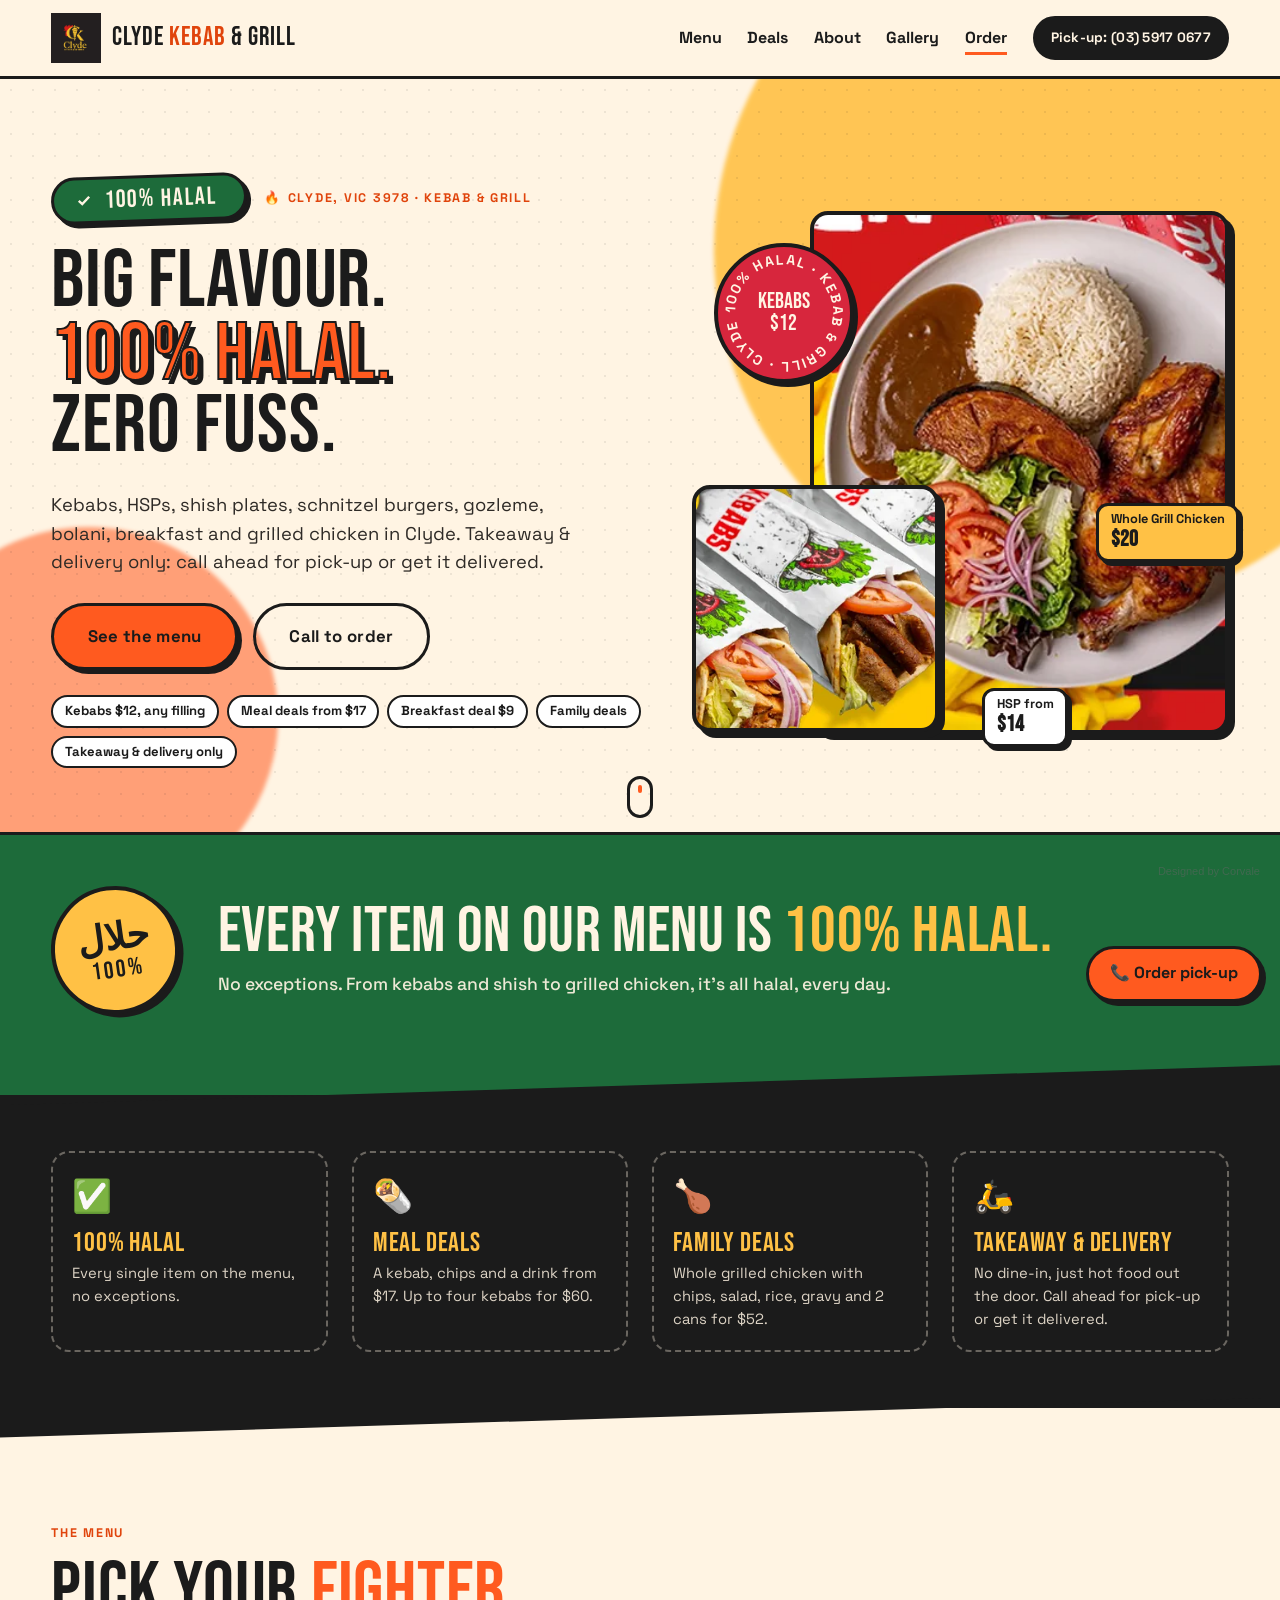
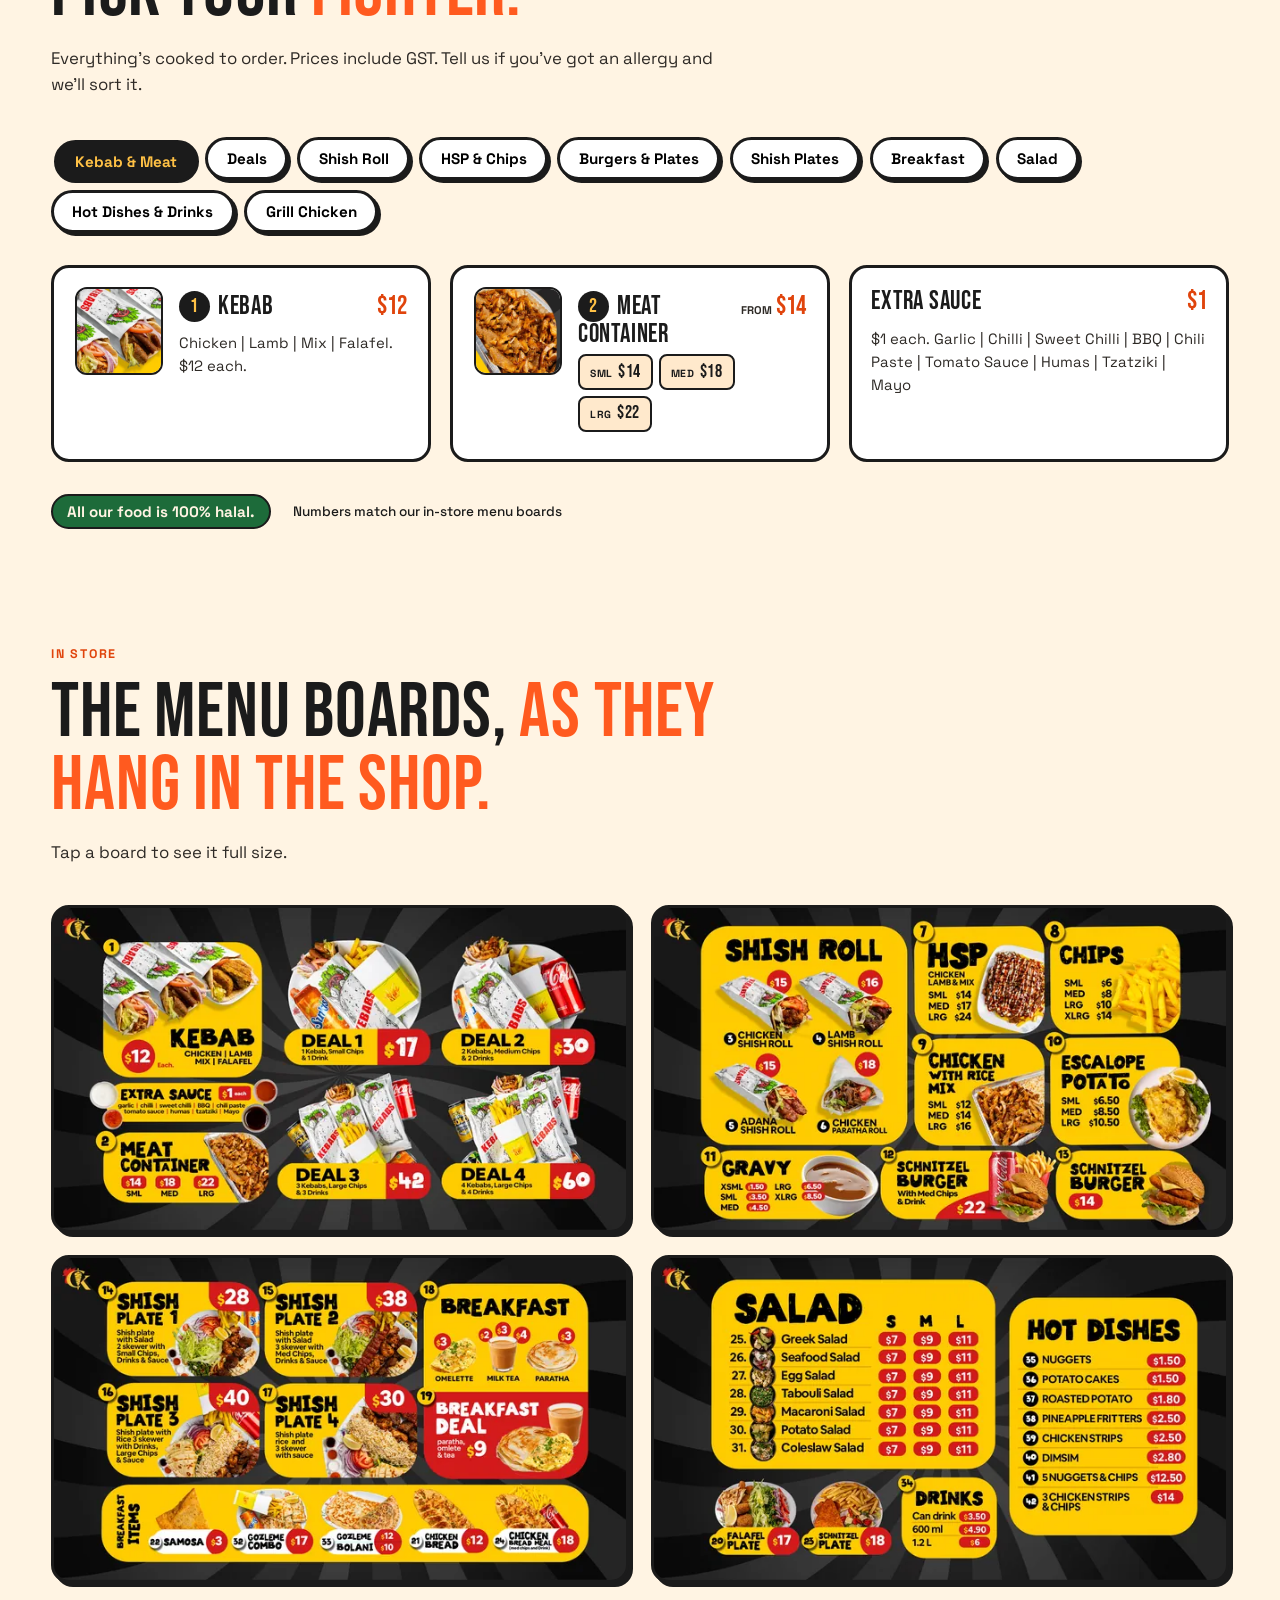
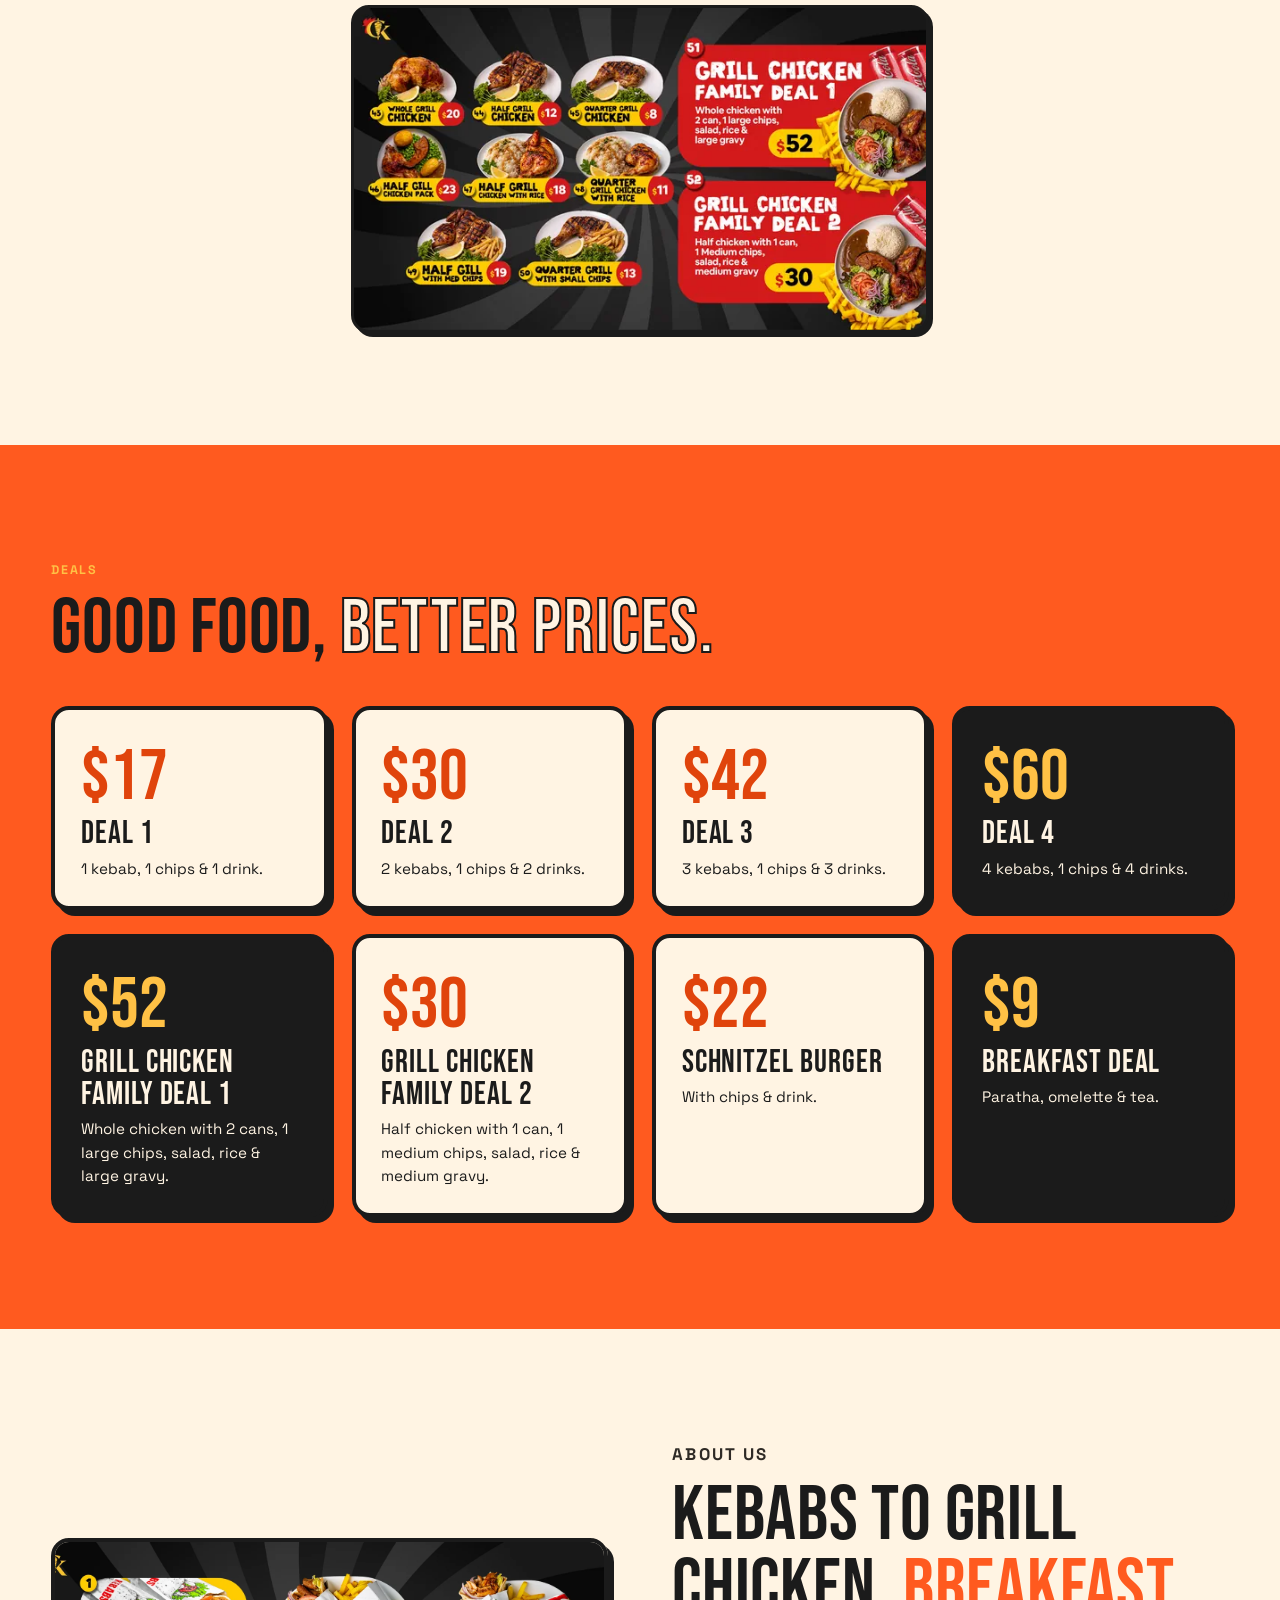
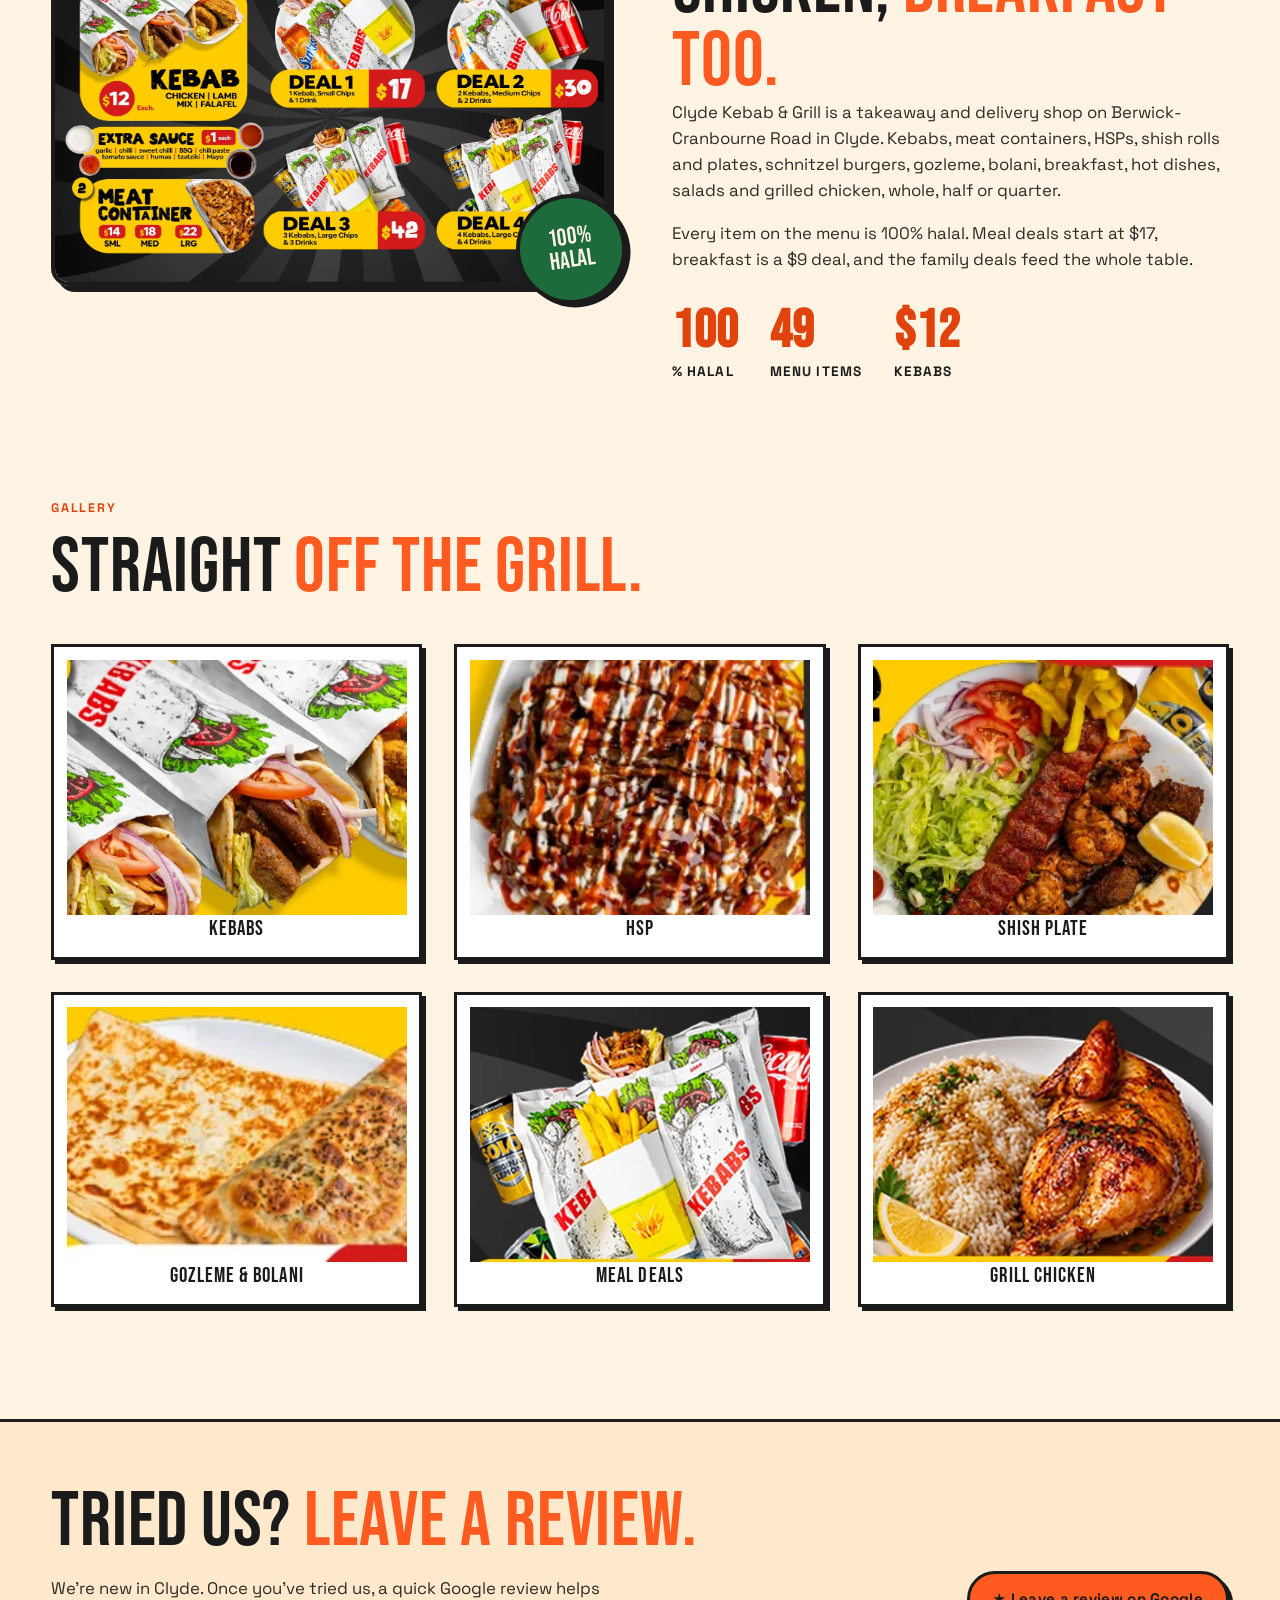
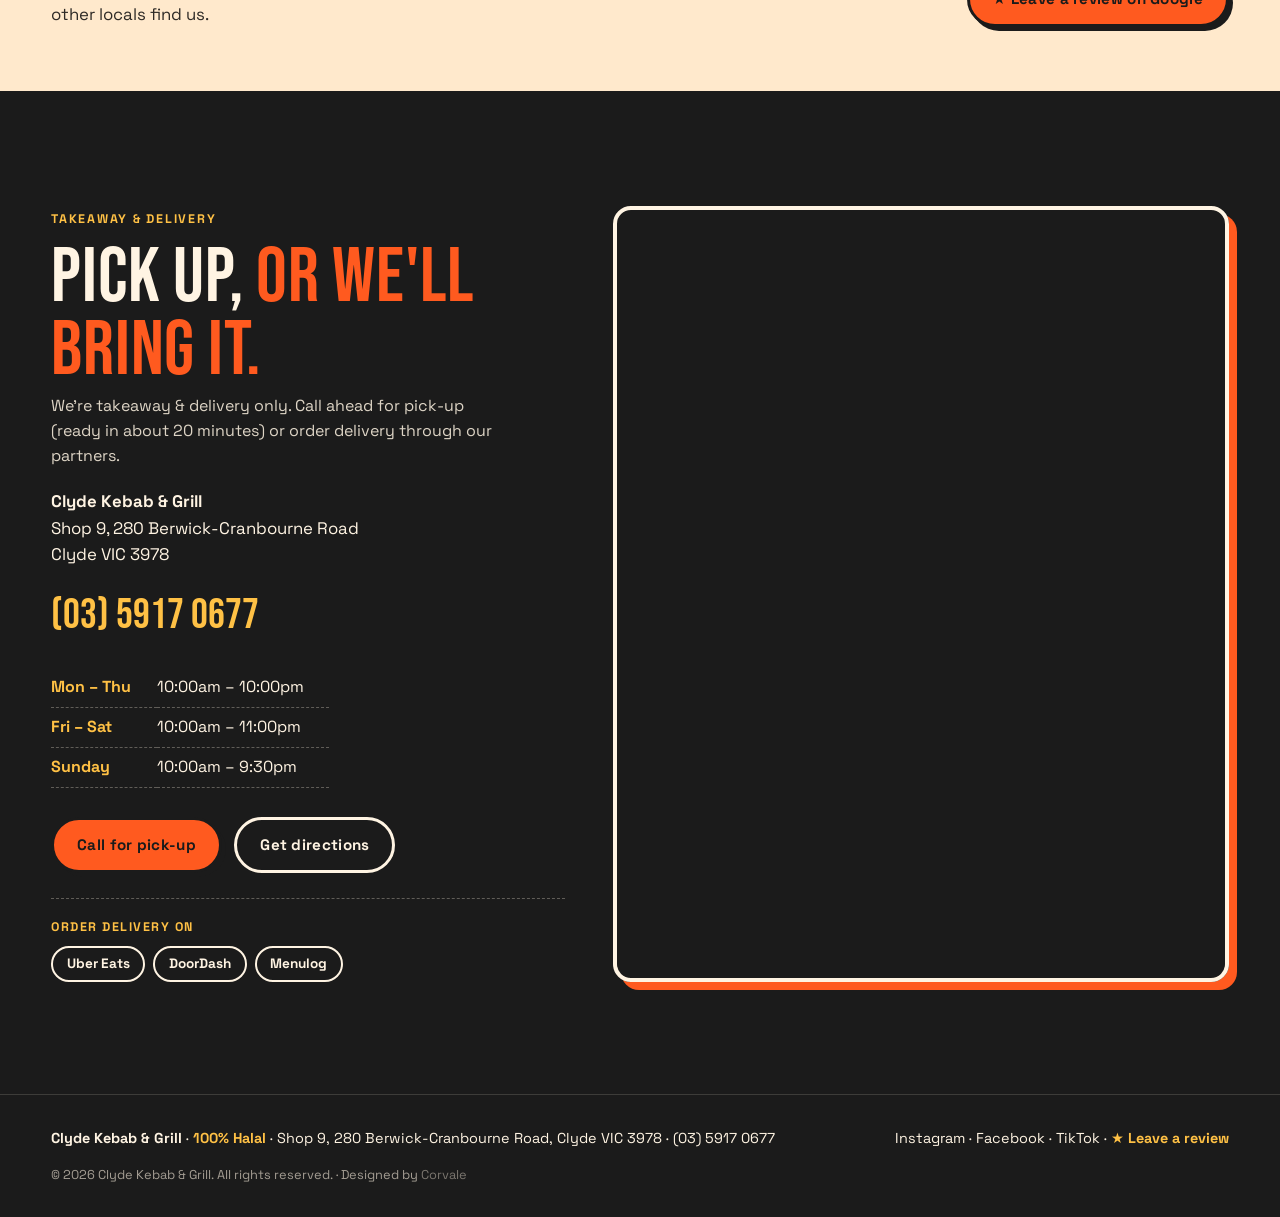
==== commit faf2ca18: "Add grand opening promo that switches off after Sunday 22 Nov Banner marquee, hero offer, floating b" ====
--- a/01-street-bold-final/index.html
+++ b/01-street-bold-final/index.html
@@ -14,14 +14,28 @@
   <link rel="preconnect" href="https://fonts.googleapis.com" />
   <link rel="preconnect" href="https://fonts.gstatic.com" crossorigin />
   <link href="https://fonts.googleapis.com/css2?family=Bebas+Neue&family=Space+Grotesk:wght@400;500;700&display=swap" rel="stylesheet" />
-  <link rel="stylesheet" href="styles.css?v=20261111" />
+  <link rel="stylesheet" href="styles.css?v=20261118" />
+  <script>
+    /* Grand opening promo window (Melbourne time, AEDT = UTC+11). Everything marked data-promo hides itself
+       after `end`. Preview a phase with ?promo=soon, ?promo=live or ?promo=over */
+    window.PROMO = { start: "2026-11-22T11:00:00+11:00", end: "2026-11-23T00:00:00+11:00" };
+    (function (p) {
+      var f = (location.search.match(/[?&]promo=(soon|live|over)/) || [])[1];
+      p.now = function () {
+        return f === "soon" ? Date.parse(p.start) - 3e8 : f === "live" ? Date.parse(p.start) + 36e5 : f === "over" ? Date.parse(p.end) : Date.now();
+      };
+      if (p.now() >= Date.parse(p.end)) document.documentElement.classList.add("promo-over");
+    })(window.PROMO);
+  </script>
 </head>
 <body>
 
   <!-- ===== NAV ===== -->
   <header class="nav" id="nav">
-    <!-- TEMP: remove once the shop opens (see .soon-banner in styles.css) -->
-    <div class="soon-banner" role="status"><span class="soon-banner__dot" aria-hidden="true"></span><b>Opening soon</b><span class="soon-banner__deal">50% off on opening day!</span><span class="soon-banner__more">· We're not taking orders just yet, see you shortly in Clyde!</span></div>
+    <!-- Grand opening banner: hides itself after Sunday 22 Nov 2026 (see window.PROMO in <head> and .soon-banner in styles.css) -->
+    <button type="button" class="soon-banner" data-promo data-promo-open aria-label="Grand opening Sunday 22 November: 20% to 50% off, 11:00am till close while stocks last. Show details.">
+      <span class="promo-strip" aria-hidden="true"><span class="promo-strip__group"><b>🎉 Grand opening</b><span>Sunday 22 Nov</span><span class="promo-strip__deal">20% to 50% OFF</span><span>11:00am till close · while stocks last</span><span class="promo-strip__count" data-promo-short>Starts soon</span></span><span class="promo-strip__group"><b>🎉 Grand opening</b><span>Sunday 22 Nov</span><span class="promo-strip__deal">20% to 50% OFF</span><span>11:00am till close · while stocks last</span><span class="promo-strip__count" data-promo-short>Starts soon</span></span><span class="promo-strip__group"><b>🎉 Grand opening</b><span>Sunday 22 Nov</span><span class="promo-strip__deal">20% to 50% OFF</span><span>11:00am till close · while stocks last</span><span class="promo-strip__count" data-promo-short>Starts soon</span></span><span class="promo-strip__group"><b>🎉 Grand opening</b><span>Sunday 22 Nov</span><span class="promo-strip__deal">20% to 50% OFF</span><span>11:00am till close · while stocks last</span><span class="promo-strip__count" data-promo-short>Starts soon</span></span></span>
+    </button>
     <div class="nav__inner">
       <a href="#top" class="brand" aria-label="Clyde Kebab & Grill home">
         <img src="logo.png" alt="Clyde Kebab & Grill" class="brand__logo" style="height: 50px; width: auto;" />
@@ -66,8 +80,8 @@
             Kebabs, HSPs, shish plates, schnitzel burgers, gozleme, bolani, breakfast and grilled chicken in Clyde.
             Takeaway &amp; delivery only: call ahead for pick-up or get it delivered.
           </p>
-          <!-- TEMP: opening day offer, remove after opening day (see .opening-deal in styles.css) -->
-          <p class="opening-deal"><b>50% OFF</b><span>on opening day!</span></p>
+          <!-- Grand opening offer: hides itself after Sunday 22 Nov 2026 (see window.PROMO in <head>) -->
+          <button type="button" class="opening-deal" data-promo data-promo-open><b>20–50% OFF</b><span>Grand opening · Sun 22 Nov, 11am till close</span></button>
           <div class="hero__actions">
             <a href="#menu" class="btn btn--primary btn--lg">See the menu</a>
             <a href="tel:+61359170677" class="btn btn--outline btn--lg">Call to order</a>
@@ -83,7 +97,7 @@
 
         <div class="hero__visual">
           <figure class="hero__photo hero__photo--main">
-            <img src="images/photos/hero-grill-chicken.webp" alt="Grill chicken with rice, salad, pumpkin and gravy" width="345" height="431" loading="eager" />
+            <img src="images/photos/hero-grill-chicken.webp" alt="Grill chicken with potatoes, peas and gravy" width="345" height="431" loading="eager" />
           </figure>
           <figure class="hero__photo hero__photo--small">
             <img src="images/photos/hero-kebabs.webp" alt="Chicken, lamb and falafel kebabs" width="290" height="290" loading="eager" />
@@ -155,11 +169,11 @@
           <p class="section-head__lead">Tap a board to see it full size.</p>
         </div>
         <div class="boards__grid">
-          <button type="button" class="board" data-full="images/boards/board-1.webp"><img src="images/boards/board-1-sm.webp" alt="Menu board: kebabs $12, extra sauce $1, meat container, and meal deals 1 to 4 from $17" width="640" height="361" loading="lazy" /></button>
+          <button type="button" class="board" data-full="images/boards/board-1.webp"><img src="images/boards/board-1-sm.webp" alt="Menu board: kebabs $12, extra sauce $1, meat container, and meal deals 1 to 4 from $17" width="640" height="359" loading="lazy" /></button>
           <button type="button" class="board" data-full="images/boards/board-2.webp"><img src="images/boards/board-2-sm.webp" alt="Menu board: shish rolls, HSP, chips, chicken with rice mix, escalope potato, gravy and schnitzel burgers" width="640" height="361" loading="lazy" /></button>
-          <button type="button" class="board" data-full="images/boards/board-3.webp"><img src="images/boards/board-3-sm.webp" alt="Menu board: shish plates 1 to 4, breakfast, breakfast deal, samosa, gozleme combo, gozleme, bolani, chicken bread and chicken bread meal" width="640" height="361" loading="lazy" /></button>
-          <button type="button" class="board" data-full="images/boards/board-4.webp"><img src="images/boards/board-4-sm.webp" alt="Menu board: salads, falafel plate, schnitzel plate, drinks and hot dishes" width="640" height="361" loading="lazy" /></button>
-          <button type="button" class="board" data-full="images/boards/board-5.webp"><img src="images/boards/board-5-sm.webp" alt="Menu board: grill chicken whole, half or quarter, with rice or chips, half grill chicken pack, and grill chicken family deals 1 and 2" width="640" height="361" loading="lazy" /></button>
+          <button type="button" class="board" data-full="images/boards/board-3.webp"><img src="images/boards/board-3-sm.webp" alt="Menu board: shish plates 1 to 4, breakfast, breakfast deal, falafel plate, chicken bread, samosa and schnitzel plate" width="640" height="360" loading="lazy" /></button>
+          <button type="button" class="board" data-full="images/boards/board-4.webp"><img src="images/boards/board-4-sm.webp" alt="Menu board: salads, gozleme combo, gozleme, bolani, drinks and hot dishes" width="640" height="357" loading="lazy" /></button>
+          <button type="button" class="board" data-full="images/boards/board-5.webp"><img src="images/boards/board-5-sm.webp" alt="Menu board: grilled chicken and grill chicken family deals 1 and 2" width="640" height="359" loading="lazy" /></button>
         </div>
       </div>
     </section>
@@ -175,22 +189,22 @@
           <article class="deal reveal">
             <span class="deal__price">$17</span>
             <h3>Deal 1</h3>
-            <p>1 kebab, small chips &amp; 1 drink.</p>
+            <p>1 kebab, 1 chips &amp; 1 drink.</p>
           </article>
           <article class="deal reveal">
             <span class="deal__price">$30</span>
             <h3>Deal 2</h3>
-            <p>2 kebabs, medium chips &amp; 2 drinks.</p>
+            <p>2 kebabs, 1 chips &amp; 2 drinks.</p>
           </article>
           <article class="deal reveal">
             <span class="deal__price">$42</span>
             <h3>Deal 3</h3>
-            <p>3 kebabs, large chips &amp; 3 drinks.</p>
+            <p>3 kebabs, 1 chips &amp; 3 drinks.</p>
           </article>
           <article class="deal deal--hot reveal">
             <span class="deal__price">$60</span>
             <h3>Deal 4</h3>
-            <p>4 kebabs, large chips &amp; 4 drinks.</p>
+            <p>4 kebabs, 1 chips &amp; 4 drinks.</p>
           </article>
           <article class="deal deal--hot reveal">
             <span class="deal__price">$52</span>
@@ -205,7 +219,7 @@
           <article class="deal reveal">
             <span class="deal__price">$22</span>
             <h3>Schnitzel Burger</h3>
-            <p>With medium chips &amp; drink.</p>
+            <p>With chips &amp; drink.</p>
           </article>
           <article class="deal deal--hot reveal">
             <span class="deal__price">$9</span>
@@ -220,7 +234,7 @@
     <section class="story" id="story">
       <div class="container story__grid">
         <div class="story__img reveal">
-          <img src="images/boards/board-1.webp" alt="Clyde Kebab &amp; Grill menu board: kebabs, extra sauce, meat container and meal deals" width="1600" height="903" loading="lazy" />
+          <img src="images/boards/board-1.webp" alt="Clyde Kebab &amp; Grill menu board: kebabs, extra sauce, meat container and meal deals" width="1600" height="896" loading="lazy" />
           <div class="story__stamp">100%<br>Halal</div>
         </div>
         <div class="story__copy">
@@ -236,7 +250,7 @@
           </p>
           <div class="stats">
             <div class="stat"><b data-count="100">0</b><span>% halal</span></div>
-            <div class="stat"><b data-count="52">0</b><span>menu items</span></div>
+            <div class="stat"><b data-count="49">0</b><span>menu items</span></div>
             <div class="stat"><b>$<em data-count="12">0</em></b><span>kebabs</span></div>
           </div>
         </div>
@@ -256,7 +270,7 @@
           <figure class="polaroid reveal"><img src="images/photos/shish-plate.webp" alt="Shish plate with skewers, salad and chips" width="260" height="195" loading="lazy" /><figcaption>Shish plate</figcaption></figure>
           <figure class="polaroid reveal"><img src="images/photos/gozleme-bolani.webp" alt="Gozleme and bolani on a plate" width="294" height="155" loading="lazy" /><figcaption>Gozleme &amp; bolani</figcaption></figure>
           <figure class="polaroid reveal"><img src="images/photos/meal-deals.webp" alt="Deal 4: kebabs, chips and drinks" width="420" height="315" loading="lazy" /><figcaption>Meal deals</figcaption></figure>
-          <figure class="polaroid reveal"><img src="images/photos/grill-chicken.webp" alt="Half grill chicken with rice" width="369" height="248" loading="lazy" /><figcaption>Grill chicken</figcaption></figure>
+          <figure class="polaroid reveal"><img src="images/photos/grill-chicken.webp" alt="Half grill chicken with rice" width="369" height="277" loading="lazy" /><figcaption>Grill chicken</figcaption></figure>
         </div>
       </div>
     </section>
@@ -267,7 +281,8 @@
         <div class="reviews__head">
           <div>
             <h2 class="h2">Tried us? <em>Leave a review.</em></h2>
-            <p class="reviews__note">We're opening soon in Clyde. Once you've tried us, a quick Google review helps other locals find us.</p>
+            <p class="reviews__note" data-promo>We're opening soon in Clyde. Once you've tried us, a quick Google review helps other locals find us.</p>
+            <p class="reviews__note" data-promo-after>We're new in Clyde. Once you've tried us, a quick Google review helps other locals find us.</p>
           </div>
           <a href="https://g.page/r/CdCi4b4Dxyt3ECA/review" class="btn btn--primary" target="_blank" rel="noopener">★ Leave a review on Google</a>
         </div>
@@ -334,6 +349,33 @@
     <img id="lightboxImg" alt="" />
   </dialog>
 
+  <!-- Grand opening pop-up + floating badge: both hide themselves after Sunday 22 Nov 2026 -->
+  <dialog class="promo-pop" id="promoPop" aria-labelledby="promoTitle" data-promo>
+    <div class="promo-pop__card">
+      <span class="promo-pop__rays" aria-hidden="true"></span>
+      <span class="promo-pop__confetti" aria-hidden="true"><i></i><i></i><i></i><i></i><i></i><i></i><i></i><i></i><i></i><i></i><i></i><i></i><i></i><i></i><i></i><i></i></span>
+      <button type="button" class="promo-pop__close" aria-label="Close">×</button>
+      <p class="promo-pop__eyebrow">🎉 Grand opening</p>
+      <h2 class="promo-pop__title" id="promoTitle"><span class="promo-pop__pct">20% <small>to</small> 50%</span><span class="promo-pop__off">OFF</span></h2>
+      <p class="promo-pop__date">Sunday 22 November</p>
+      <p class="promo-pop__when">11:00am till close · while stocks last<br><b>One day only!</b></p>
+      <div class="promo-pop__clock" data-promo-clock aria-live="off"></div>
+      <div class="promo-pop__actions">
+        <a href="#menu" class="btn btn--primary" data-promo-close>See the menu</a>
+        <a href="tel:+61359170677" class="btn btn--dark">Call (03) 5917 0677</a>
+      </div>
+    </div>
+  </dialog>
+
+  <button type="button" class="promo-badge" data-promo data-promo-open aria-label="Grand opening offer: 20% to 50% off on Sunday 22 November. Show details.">
+    <svg viewBox="0 0 100 100" aria-hidden="true">
+      <defs><path id="promoCirc" d="M50,50 m-38,0 a38,38 0 1,1 76,0 a38,38 0 1,1 -76,0" /></defs>
+      <text><textPath href="#promoCirc">GRAND OPENING · SUNDAY 22 NOV · </textPath></text>
+    </svg>
+    <span class="promo-badge__center" aria-hidden="true"><small>Save</small>20–50%<small>off</small></span>
+    <span class="promo-badge__flag" aria-hidden="true" data-promo-flag>Sun 22 Nov</span>
+  </button>
+
   <a href="tel:+61359170677" class="fab" aria-label="Call to order">📞 Order pick-up</a>
 
   <!-- Protected Design Asset: Designed by Corvale -->
@@ -345,7 +387,7 @@
     window.__PROTECTED__ = true;
     console.log('%cDesigned by Corvale - Unauthorized copying prohibited', 'font-weight: bold; color: #FF5A1F;');
   </script>
-  <script src="menu-data.js?v=20261111"></script>
-  <script src="script.js?v=20261111"></script>
+  <script src="menu-data.js?v=20261118"></script>
+  <script src="script.js?v=20261118"></script>
 </body>
 </html>
--- a/01-street-bold-final/styles.css
+++ b/01-street-bold-final/styles.css
@@ -21,7 +21,7 @@
   --font-body: "Space Grotesk", system-ui, -apple-system, sans-serif;
   --ease: cubic-bezier(.2,.8,.2,1);
   --halal: #1d6b3a;
-  --banner: 40px; /* TEMP "opening soon" banner height; set to 0px when the banner is removed */
+  --banner: 40px; /* grand opening banner height; drops to 0px by itself after the promo (html.promo-over) */
 }
 
 *, *::before, *::after { box-sizing: border-box; }
@@ -121,17 +121,126 @@
 .burger[aria-expanded="true"] span:nth-child(2) { opacity: 0; }
 .burger[aria-expanded="true"] span:nth-child(3) { transform: translateY(-9px) rotate(-45deg); }
 
-/* TEMP: "opening soon" banner. Remove this block + the .soon-banner div in index.html, and set --banner to 0px */
+/* ---------- grand opening promo (Sun 22 Nov 2026) ----------
+   Everything with [data-promo] hides itself once window.PROMO.end has passed (html.promo-over, set in <head>).
+   [data-promo-after] is the replacement shown from then on. */
+[data-promo-after] { display: none; }
+.promo-over { --banner: 0px; }
+.promo-over [data-promo] { display: none !important; }
+.promo-over [data-promo-after] { display: block; }
+
+/* top banner: scrolling marquee, tap for details */
 .soon-banner {
-  height: var(--banner); display: flex; align-items: center; justify-content: center; gap: .6rem; padding: 0 1rem;
-  background: var(--tomato); color: var(--cream); border-bottom: 3px solid var(--ink);
-  font-weight: 700; font-size: .95rem; white-space: nowrap; overflow: hidden;
-}
-.soon-banner b { font-family: var(--font-display); font-weight: 400; font-size: 1.45rem; letter-spacing: .08em; line-height: 1; }
-.soon-banner__more { opacity: .95; }
-.soon-banner__deal { background: var(--mustard); color: var(--ink); border: 2px solid var(--ink); border-radius: 999px; padding: .1em .75em; font-weight: 700; font-size: .9rem; }
-.soon-banner__dot { flex: none; width: 9px; height: 9px; border-radius: 50%; background: var(--mustard); animation: blink 1.4s ease-in-out infinite; }
+  display: block; width: 100%; height: var(--banner); padding: 0; margin: 0; cursor: pointer;
+  background: var(--tomato); color: var(--cream); border: 0; border-bottom: 3px solid var(--ink);
+  font: 700 .95rem/1 var(--font-body); white-space: nowrap; overflow: hidden;
+}
+.soon-banner:hover { background: #c41f35; }
+.soon-banner:focus-visible { outline: 3px solid var(--mustard); outline-offset: -6px; }
+.promo-strip { display: flex; width: max-content; height: 100%; animation: marquee 38s linear infinite; }
+.soon-banner:hover .promo-strip { animation-play-state: paused; }
+.promo-strip__group { display: flex; align-items: center; gap: 1.1rem; padding-right: 1.1rem; }
+.promo-strip__group > * { display: inline-flex; align-items: center; gap: 1.1rem; }
+.promo-strip__group > *:not(:first-child)::before { content: "★"; color: var(--mustard); font-size: .8em; }
+.promo-strip b { font-family: var(--font-display); font-weight: 400; font-size: 1.45rem; letter-spacing: .08em; }
+.promo-strip__deal { background: var(--mustard); color: var(--ink); border: 2px solid var(--ink); border-radius: 999px; padding: .25em .8em; animation: throb 1.2s ease-in-out infinite; }
+.promo-strip__deal::before { display: none; }
+.promo-strip__count { color: var(--mustard); font-variant-numeric: tabular-nums; }
+@keyframes marquee { to { transform: translateX(-50%); } }
+@keyframes throb { 50% { transform: scale(1.08); } }
 @keyframes blink { 50% { opacity: .25; } }
+
+/* floating badge, bottom left; opens the pop-up */
+.promo-badge {
+  position: fixed; left: 18px; bottom: 18px; z-index: 41; width: 112px; height: 112px; padding: 0; cursor: pointer;
+  display: grid; place-items: center; border-radius: 50%;
+  background: var(--tomato); color: var(--cream); border: 4px solid var(--ink); box-shadow: var(--shadow-sm);
+  animation: badge-in .7s 1s var(--ease) both, wobble 3.2s 2s ease-in-out infinite;
+}
+.promo-badge::after { /* pulse ring */
+  content: ""; position: absolute; inset: -4px; border-radius: 50%; border: 3px solid var(--tomato);
+  animation: pulse 2s ease-out infinite; pointer-events: none;
+}
+.promo-badge:hover { background: var(--flame-dark); }
+.promo-badge.is-tucked { opacity: 0; visibility: hidden; transform: scale(.4); transition: opacity .3s, transform .3s var(--ease), visibility 0s .3s; }
+.promo-badge { transition: opacity .3s, transform .3s var(--ease); }
+.promo-badge:focus-visible { outline: 3px solid var(--ink); outline-offset: 4px; }
+.promo-badge svg { position: absolute; inset: 0; width: 100%; height: 100%; animation: spin 12s linear infinite; }
+.promo-badge text { font: 700 9.6px var(--font-body); fill: var(--cream); letter-spacing: .1em; }
+.promo-badge__center { display: flex; flex-direction: column; align-items: center; font-family: var(--font-display); font-size: 1.75rem; line-height: .9; }
+.promo-badge__center small { font-size: .62rem; font-family: var(--font-body); font-weight: 700; letter-spacing: .14em; text-transform: uppercase; }
+.promo-badge__flag {
+  position: absolute; top: -12px; right: -18px; background: var(--mustard); color: var(--ink); border: 2px solid var(--ink);
+  border-radius: 999px; padding: .2em .6em; font: 700 .68rem/1.2 var(--font-body); white-space: nowrap; transform: rotate(12deg);
+}
+.promo-live .promo-badge__flag { background: var(--sage); animation: blink 1.4s ease-in-out infinite; }
+@keyframes badge-in { from { opacity: 0; transform: scale(.3) rotate(-30deg); } }
+@keyframes wobble { 0%, 80%, 100% { transform: none; } 85% { transform: rotate(-9deg) scale(1.06); } 90% { transform: rotate(7deg) scale(1.06); } 95% { transform: rotate(-4deg); } }
+@keyframes wiggle { 0%, 80%, 100% { transform: rotate(-1.5deg); } 85% { transform: rotate(-4deg) scale(1.04); } 90% { transform: rotate(1.5deg) scale(1.04); } 95% { transform: rotate(-2.5deg); } }
+@keyframes pulse { from { opacity: .8; transform: scale(1); } to { opacity: 0; transform: scale(1.35); } }
+
+/* pop-up */
+.promo-pop { padding: 0; border: 0; background: none; max-width: min(480px, calc(100vw - 32px)); width: 100%; overflow: visible; }
+.promo-pop::backdrop { background: rgba(27,27,27,.72); }
+.promo-pop[open] { animation: pop-in .55s var(--ease) both; }
+.promo-pop__card {
+  position: relative; overflow: hidden; text-align: center; padding: 2.4rem 1.6rem 1.8rem;
+  background: var(--mustard); color: var(--ink); border: 4px solid var(--ink); border-radius: 24px; box-shadow: 10px 10px 0 var(--ink);
+}
+.promo-pop__card > :not(.promo-pop__rays):not(.promo-pop__confetti) { position: relative; z-index: 1; }
+.promo-pop__rays {
+  position: absolute; left: 50%; top: 42%; width: 900px; height: 900px; margin: -450px 0 0 -450px; z-index: 0; pointer-events: none;
+  background: repeating-conic-gradient(rgba(255,255,255,.38) 0 10deg, transparent 10deg 20deg);
+  animation: spin 30s linear infinite;
+}
+.promo-pop__confetti { position: absolute; inset: 0; z-index: 0; pointer-events: none; }
+.promo-pop__confetti i {
+  position: absolute; top: -14px; left: var(--x); width: 9px; height: 14px; background: var(--c); border: 1.5px solid var(--ink); border-radius: 2px;
+  animation: confetti var(--d) var(--w) linear infinite;
+}
+.promo-pop__confetti i:nth-child(4n+1) { --c: var(--tomato); } .promo-pop__confetti i:nth-child(4n+2) { --c: var(--flame); }
+.promo-pop__confetti i:nth-child(4n+3) { --c: var(--white); }  .promo-pop__confetti i:nth-child(4n)   { --c: var(--sage); border-radius: 50%; width: 10px; height: 10px; }
+.promo-pop__confetti i:nth-child(1)  { --x: 4%;  --d: 4.2s; --w: 0s; }   .promo-pop__confetti i:nth-child(2)  { --x: 12%; --d: 5.1s; --w: 1.3s; }
+.promo-pop__confetti i:nth-child(3)  { --x: 19%; --d: 3.7s; --w: .6s; }  .promo-pop__confetti i:nth-child(4)  { --x: 27%; --d: 4.8s; --w: 2.1s; }
+.promo-pop__confetti i:nth-child(5)  { --x: 33%; --d: 4.4s; --w: .2s; }  .promo-pop__confetti i:nth-child(6)  { --x: 41%; --d: 5.6s; --w: 1.8s; }
+.promo-pop__confetti i:nth-child(7)  { --x: 48%; --d: 3.9s; --w: .9s; }  .promo-pop__confetti i:nth-child(8)  { --x: 55%; --d: 4.6s; --w: 2.6s; }
+.promo-pop__confetti i:nth-child(9)  { --x: 61%; --d: 5.2s; --w: .4s; }  .promo-pop__confetti i:nth-child(10) { --x: 68%; --d: 4.1s; --w: 1.5s; }
+.promo-pop__confetti i:nth-child(11) { --x: 74%; --d: 3.6s; --w: 2.3s; } .promo-pop__confetti i:nth-child(12) { --x: 80%; --d: 4.9s; --w: .7s; }
+.promo-pop__confetti i:nth-child(13) { --x: 86%; --d: 4.3s; --w: 1.1s; } .promo-pop__confetti i:nth-child(14) { --x: 91%; --d: 5.4s; --w: 2.8s; }
+.promo-pop__confetti i:nth-child(15) { --x: 96%; --d: 3.8s; --w: 1.9s; } .promo-pop__confetti i:nth-child(16) { --x: 37%; --d: 5.8s; --w: 3.2s; }
+.promo-pop__close {
+  position: absolute !important; top: 10px; right: 10px; width: 42px; height: 42px; border-radius: 50%; cursor: pointer;
+  background: var(--ink); color: var(--cream); border: 3px solid var(--ink); font-size: 1.6rem; line-height: 1; z-index: 2 !important;
+}
+.promo-pop__close:hover { background: var(--tomato); }
+.promo-pop__eyebrow {
+  display: inline-block; margin: 0 0 .6rem; padding: .3em 1em; background: var(--ink); color: var(--mustard); border-radius: 999px;
+  font-weight: 700; text-transform: uppercase; letter-spacing: .16em; font-size: .78rem;
+}
+.promo-pop__title { display: flex; flex-direction: column; align-items: center; font-family: var(--font-display); line-height: .85; }
+.promo-pop__pct {
+  font-size: clamp(3.6rem, 15vw, 5.4rem); color: var(--tomato); -webkit-text-stroke: 2px var(--ink); text-shadow: 5px 5px 0 var(--ink);
+  animation: stamp .7s .25s var(--ease) both;
+}
+.promo-pop__pct small { font-size: .45em; color: var(--ink); -webkit-text-stroke: 0; text-shadow: none; vertical-align: middle; }
+.promo-pop__off {
+  margin-top: .1em; font-size: clamp(3rem, 12vw, 4.2rem); background: var(--ink); color: var(--cream); padding: .05em .45em 0; border-radius: 12px;
+  transform: rotate(-3deg); animation: stamp .7s .45s var(--ease) both;
+}
+.promo-pop__date { margin: 1rem 0 .2rem; font-family: var(--font-display); font-size: 2rem; letter-spacing: .04em; line-height: 1; }
+.promo-pop__when { margin: 0 0 1rem; font-weight: 700; }
+.promo-pop__when b { color: var(--tomato); }
+.promo-pop__clock { display: flex; justify-content: center; gap: .5rem; margin-bottom: 1.3rem; font-variant-numeric: tabular-nums; }
+.promo-pop__clock span {
+  min-width: 64px; padding: .4rem .3rem .3rem; background: var(--cream); border: 3px solid var(--ink); border-radius: 12px; box-shadow: 3px 3px 0 var(--ink);
+  font-family: var(--font-display); font-size: 2rem; line-height: 1;
+}
+.promo-pop__clock small { display: block; margin-top: .15rem; font: 700 .62rem/1 var(--font-body); letter-spacing: .12em; text-transform: uppercase; }
+.promo-pop__clock .promo-pop__live { min-width: 0; padding: .45rem 1.1rem .35rem; background: var(--sage); font-size: 1.8rem; animation: throb 1.2s ease-in-out infinite; }
+.promo-pop__actions { display: flex; flex-wrap: wrap; justify-content: center; gap: .7rem; }
+@keyframes pop-in { from { opacity: 0; transform: scale(.6) rotate(-6deg); } 70% { transform: scale(1.04) rotate(1deg); } }
+@keyframes stamp { from { opacity: 0; transform: scale(2.2) rotate(-8deg); } }
+@keyframes confetti { to { transform: translateY(620px) rotate(720deg); } }
 
 /* ---------- hero ---------- */
 .hero { position: relative; overflow: hidden; padding: clamp(3rem, 8vw, 6rem) 0 4rem; }
@@ -174,12 +283,14 @@
 }
 .halal-badge svg { flex: none; margin-top: -2px; }
 .hero__lead { font-size: 1.15rem; max-width: 520px; color: var(--ink-2); }
-/* TEMP: opening day offer. Remove this rule + the .opening-deal paragraph in index.html after opening day */
+/* grand opening offer in the hero (hides itself after the promo, see the promo block above) */
 .opening-deal {
+  cursor: pointer; color: var(--ink); font-family: var(--font-body); text-align: left; animation: wiggle 3.2s 1.5s ease-in-out infinite;
   display: inline-flex; align-items: center; gap: .6rem; margin: 1.4rem 0 0; padding: .45rem 1.2rem .45rem .5rem;
   background: var(--mustard); border: 3px solid var(--ink); border-radius: 999px; box-shadow: var(--shadow-sm); transform: rotate(-1.5deg);
   font-weight: 700; font-size: 1.05rem;
 }
+.opening-deal:hover { background: var(--white); }
 .opening-deal b { background: var(--tomato); color: var(--cream); border: 2px solid var(--ink); border-radius: 999px; padding: .15em .7em .05em; font-family: var(--font-display); font-weight: 400; font-size: 1.7rem; letter-spacing: .04em; line-height: 1; }
 .hero__actions { display: flex; flex-wrap: wrap; gap: .9rem; margin: 1.6rem 0; }
 .hero__pills { list-style: none; padding: 0; margin: 0; display: flex; flex-wrap: wrap; gap: .5rem; }
@@ -440,7 +551,6 @@
   .deals__grid, .polaroids { grid-template-columns: repeat(2, 1fr); }
 }
 @media (max-width: 860px) {
-  .soon-banner__more { display: none; }
   .nav__links {
     position: fixed; inset: calc(76px + var(--banner)) 0 auto 0; background: var(--cream); flex-direction: column; align-items: stretch;
     padding: 1.2rem 4vw 1.6rem; border-bottom: 3px solid var(--ink); gap: .2rem;
@@ -470,8 +580,19 @@
   .deal__flag { top: -13px; right: 10px; font-size: .62rem; }
   .polaroid { padding: .45rem .45rem 1.9rem; }
   .polaroid figcaption { font-size: 1rem; bottom: .45rem; }
-  .soon-banner__more { display: none; }
-  .soon-banner__deal { font-size: .78rem; padding: .05em .55em; }
+  .promo-strip { animation-duration: 28s; }
+  .promo-strip b { font-size: 1.25rem; }
+  .soon-banner { font-size: .85rem; }
+  .promo-badge { left: 12px; bottom: 12px; width: 88px; height: 88px; border-width: 3px; }
+  .promo-badge text { font-size: 9px; }
+  .promo-badge__center { font-size: 1.35rem; }
+  .promo-badge__center small { font-size: .5rem; }
+  .promo-badge__flag { top: -10px; right: -14px; font-size: .6rem; }
+  .promo-pop__card { padding: 2.2rem 1rem 1.4rem; }
+  .promo-pop__clock span { min-width: 54px; font-size: 1.7rem; }
+  .promo-pop__actions .btn { width: 100%; }
+  .opening-deal { font-size: .9rem; gap: .5rem; }
+  .opening-deal b { font-size: 1.45rem; white-space: nowrap; }
   .halal__inner { flex-direction: column; text-align: center; }
   .halal__stamp { width: 108px; height: 108px; }
   .halal__stamp [lang="ar"] { font-size: 2rem; }
@@ -500,9 +621,6 @@
 @media (prefers-reduced-motion: reduce) {
   *, *::before, *::after { animation-duration: .001ms !important; transition-duration: .001ms !important; }
   .reveal { opacity: 1; transform: none; }
-}
-@media (max-width: 360px) {
-  .soon-banner { gap: .4rem; padding: 0 .5rem; }
-  .soon-banner b { font-size: 1.2rem; }
-  .soon-banner__dot { display: none; }
-}
+  .promo-strip { animation: marquee 120s linear infinite !important; } /* slow crawl so the whole message can still be read */
+  .promo-pop__confetti { display: none; }
+}
